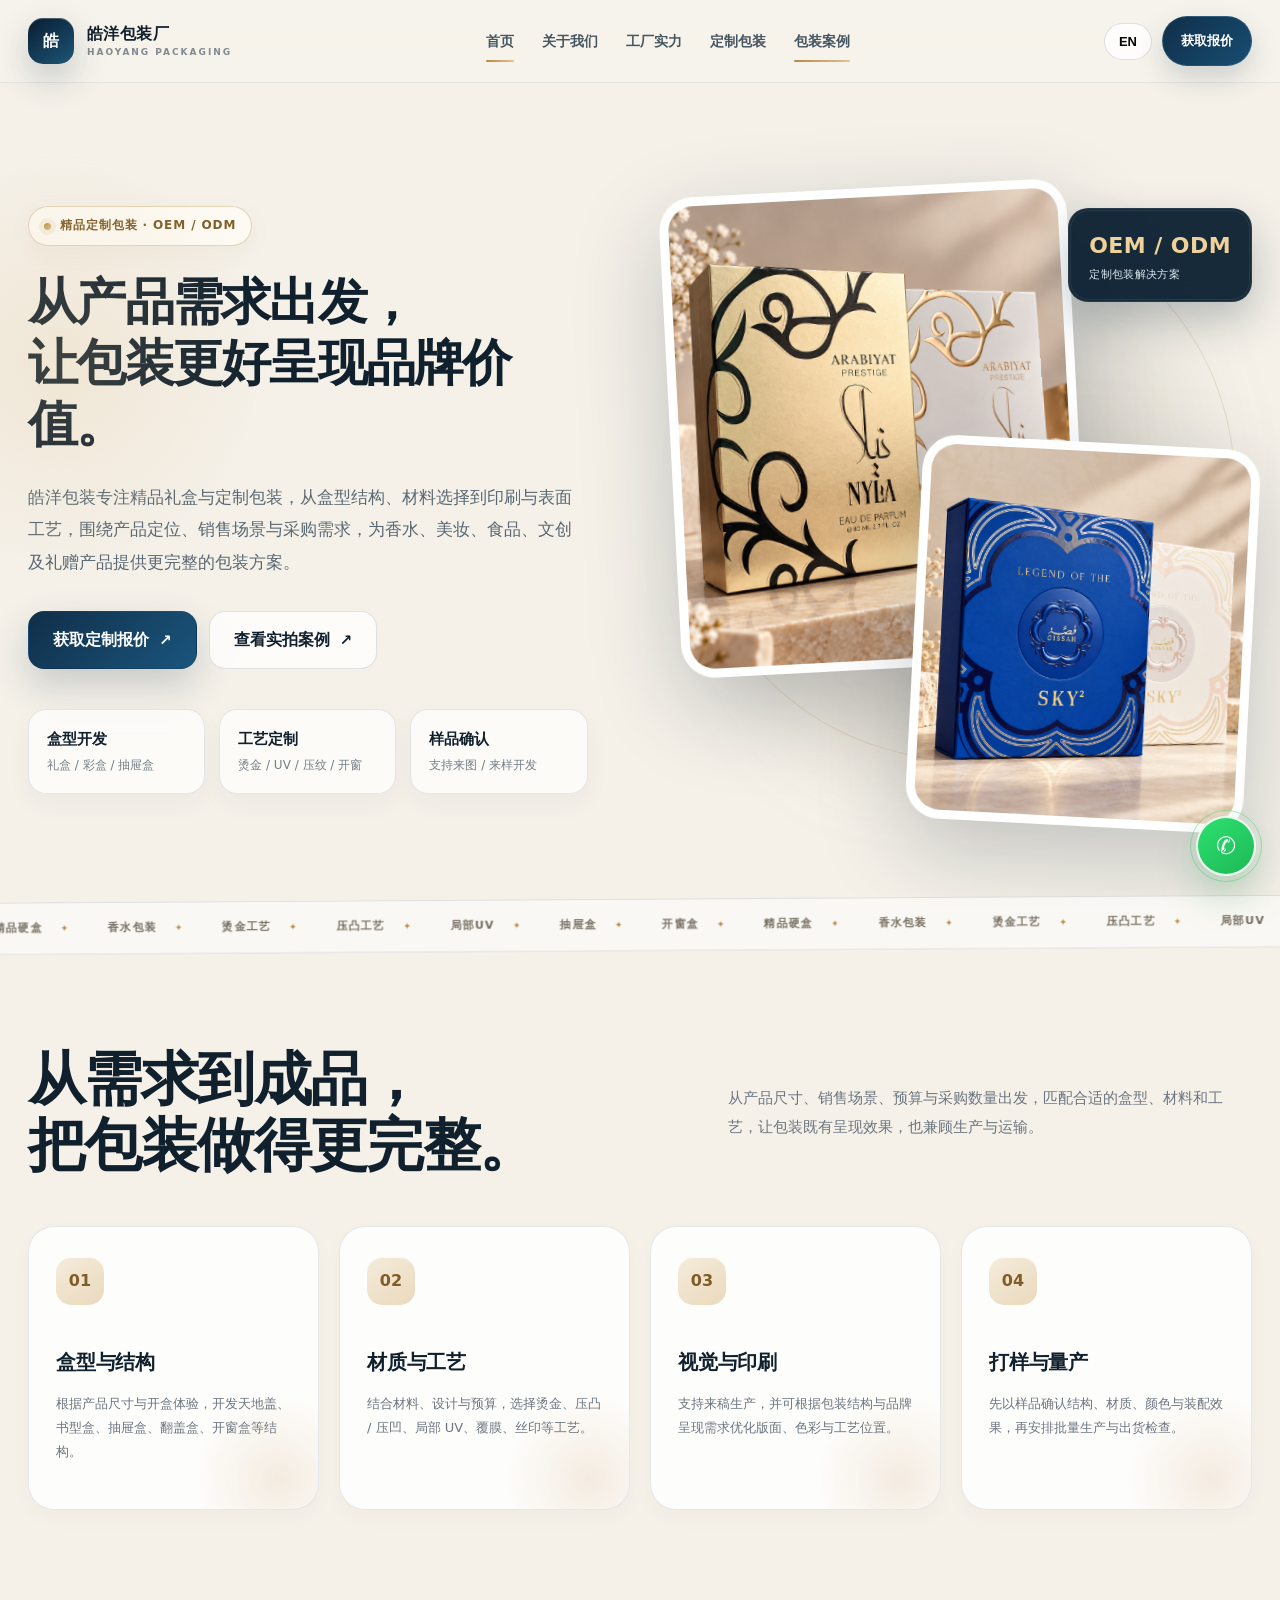
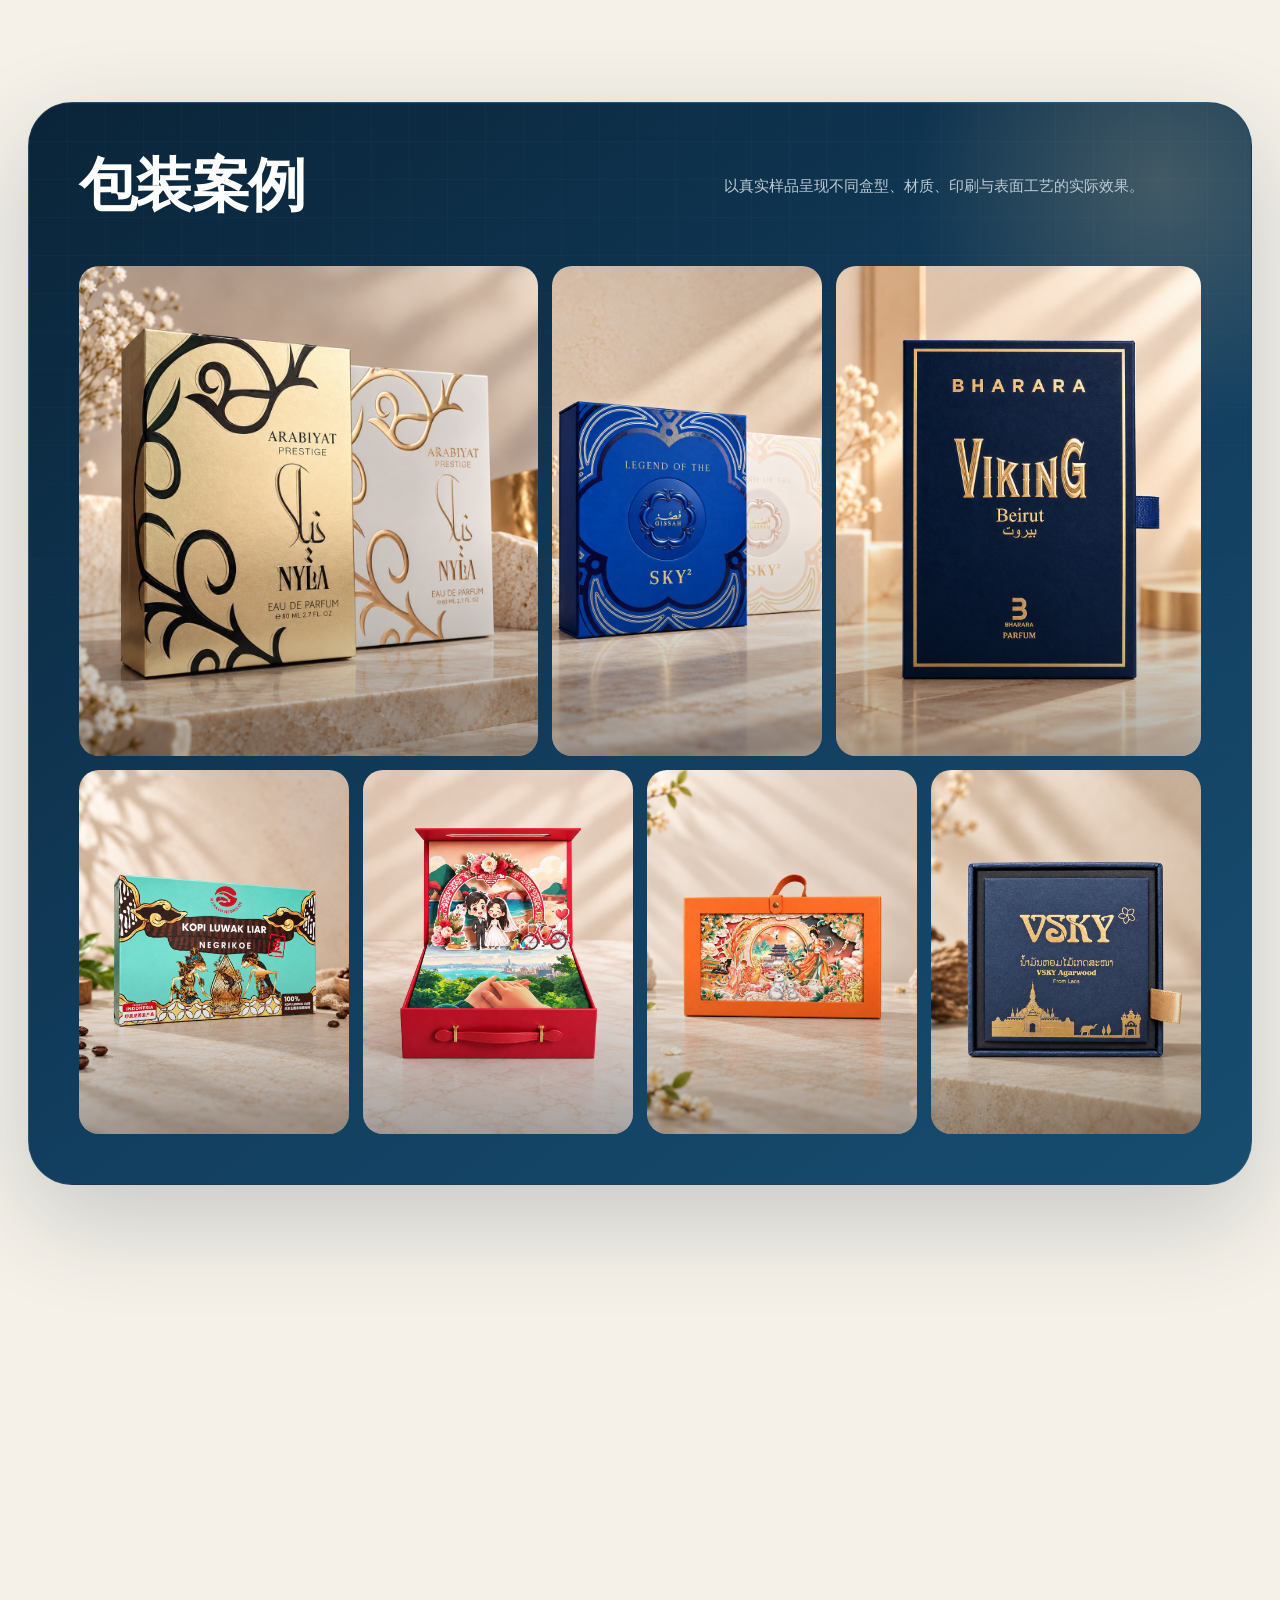
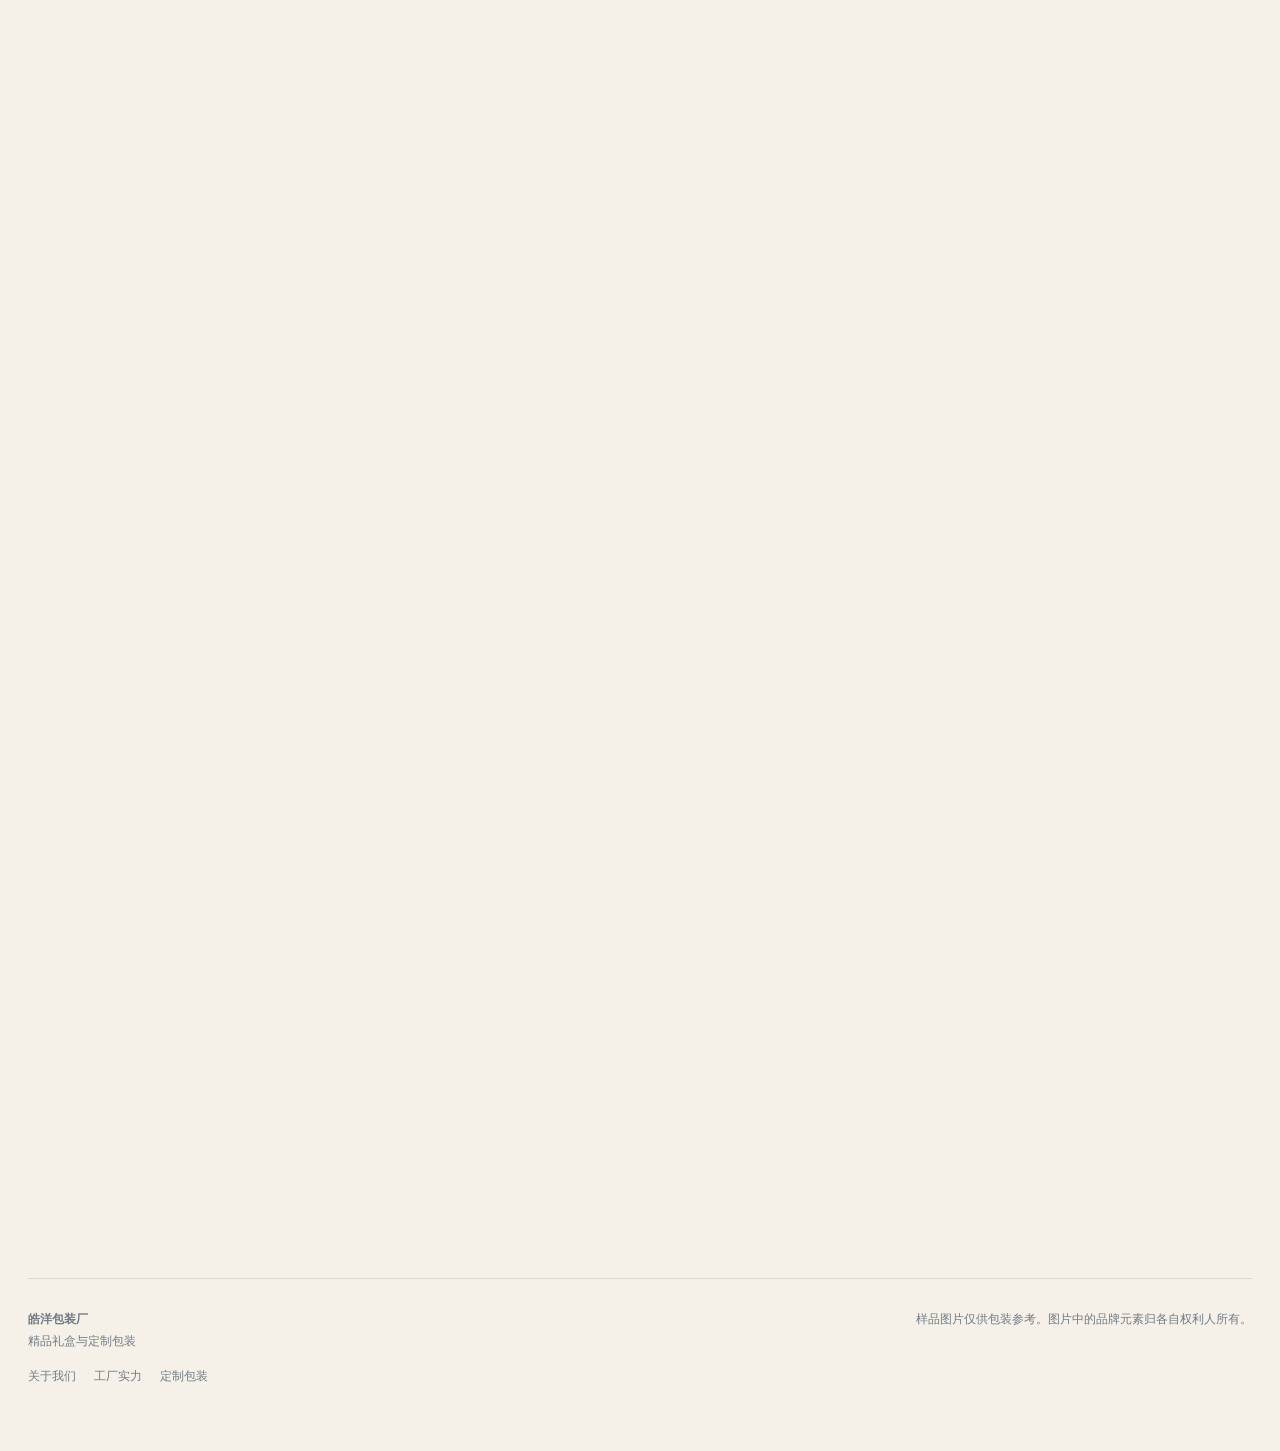
==== index.html @ 10489d2c "Update index.html" ====
<!DOCTYPE html>
<html lang="zh-CN">

<head>
  <meta charset="UTF-8">

  <meta
    name="viewport"
    content="width=device-width,initial-scale=1"
  >

  <title
    data-zh="皓洋包装厂 | 定制礼盒与精品包装制造商"
    data-en="Haoyang Packaging | Custom Gift Boxes & Premium Packaging Manufacturer"
  >
    皓洋包装厂 | 定制礼盒与精品包装制造商
  </title>

  <meta
    name="description"
    data-content-zh="皓洋包装专注精品礼盒与定制包装，从盒型、材料、印刷到表面工艺与量产，为品牌提供更完整的包装方案。"
    data-content-en="Custom gift boxes, perfume packaging, food packaging and OEM/ODM packaging solutions from Haoyang Packaging. Sampling, foil stamping, embossing, UV and mass production support."
    content="皓洋包装专注精品礼盒与定制包装，从盒型、材料、印刷到表面工艺与量产，为品牌提供更完整的包装方案。"
  >

  <meta
    name="robots"
    content="index,follow,max-image-preview:large"
  >

  <link
    rel="canonical"
    href="https://YOUR-DOMAIN.com/"
  >

  <meta
    property="og:type"
    content="website"
  >

  <meta
    property="og:title"
    data-content-zh="皓洋包装厂 | 定制礼盒与精品包装制造商"
    data-content-en="Haoyang Packaging | Custom Gift Boxes & Premium Packaging Manufacturer"
    content="皓洋包装厂 | 定制礼盒与精品包装制造商"
  >

  <meta
    property="og:description"
    data-content-zh="从产品需求、盒型结构到材料、印刷与表面工艺，为品牌提供可落地的定制包装方案。"
    data-content-en="From structural sampling and material selection to printing and finishing, we provide complete custom packaging solutions for brands."
    content="从产品需求、盒型结构到材料、印刷与表面工艺，为品牌提供可落地的定制包装方案。"
  >

  <meta
    property="og:image"
    content="assets/nyla-gold-white.jpg"
  >

  <link
    rel="stylesheet"
    href="styles.css"
  >


  <!--
    ========================================================
    仅针对 INDEX 首页滚动条的修复
    不需要修改 styles.css
    ========================================================
  -->

  <style>

    #homeMarquee {
      width: 100%;
      overflow: hidden;
      position: relative;
    }

    #homeMarqueeTrack {
      display: flex !important;
      flex-direction: row !important;
      flex-wrap: nowrap !important;

      align-items: center !important;

      width: max-content !important;
      min-width: max-content !important;

      gap: 38px !important;
      padding: 15px 0 !important;

      /*
       * 关闭 styles.css 原来的 marquee 动画，
       * 首页单独使用下面的新动画。
       */
      animation: none !important;

      will-change: transform;
    }

    #homeMarqueeTrack > span {
      display: inline-flex !important;

      flex: 0 0 auto !important;

      align-items: center;

      white-space: nowrap !important;
    }

    #homeMarqueeTrack.home-marquee-running {
      animation:
        homeMarqueeScroll
        var(--home-marquee-duration, 50s)
        linear
        infinite
        !important;
    }

    @keyframes homeMarqueeScroll {

      from {
        transform: translate3d(0, 0, 0);
      }

      to {
        transform:
          translate3d(
            var(--home-marquee-distance),
            0,
            0
          );
      }

    }

  </style>


  <script type="application/ld+json">
  {
    "@context": "https://schema.org",
    "@type": "Organization",
    "name": "Haoyang Packaging",
    "alternateName": "皓洋包装厂",
    "url": "https://YOUR-DOMAIN.com",
    "email": "sales@hayopack.com",
    "telephone": "+86 17815714151",
    "sameAs": []
  }
  </script>

</head>


<body>


  <!-- ================================================== -->
  <!-- 导航 -->
  <!-- ================================================== -->

  <nav class="nav">

    <div class="container nav-inner">

      <a
        class="brand"
        href="index.html"
      >

        <span class="mark">
          皓
        </span>

        <span>

          <span data-common="brand">
            皓洋包装厂
          </span>

          <small>
            HAOYANG PACKAGING
          </small>

        </span>

      </a>


      <div class="nav-links">

        <a
          href="index.html"
          data-common="home"
        >
          首页
        </a>

        <a
          href="about.html"
          data-common="about"
        >
          关于我们
        </a>

        <a
          href="factory.html"
          data-common="factory"
        >
          工厂实力
        </a>

        <a
          href="custom-packaging.html"
          data-common="custom"
        >
          定制包装
        </a>

        <a
          href="index.html#gallery"
          data-common="cases"
        >
          案例
        </a>

      </div>


      <div class="nav-actions">

        <button
          class="lang-toggle"
          id="langToggle"
        >
          EN
        </button>

        <a
          class="pill"
          href="index.html#contact"
          data-common="cta"
        >
          获取包装方案
        </a>

      </div>

    </div>

  </nav>



  <main>


    <!-- ================================================== -->
    <!-- 首页首屏 -->
    <!-- ================================================== -->

    <section class="hero">

      <div class="container hero-grid">


        <div class="reveal">

          <span
            class="eyebrow"
            data-zh="精品定制包装 · OEM / ODM"
            data-en="PREMIUM CUSTOM PACKAGING · OEM / ODM"
          >
            精品定制包装 · OEM / ODM
          </span>


          <h1
            style="font-size:clamp(34px,4.2vw,50px); line-height:1.22;"
            data-zh="从产品需求出发，<br>让包装更好呈现品牌价值。"
            data-en="<span style='font-size:clamp(28px,3.3vw,40px); line-height:1.2; display:inline-block;'>Crafted for your product,<br>designed to elevate your brand.</span>"
            >
            从产品需求出发，<br>
            让包装更好呈现品牌价值。
          </h1>


          <p
            data-zh="皓洋包装专注精品礼盒与定制包装，从盒型结构、材料选择到印刷与表面工艺，围绕产品定位、销售场景与采购需求，为香水、美妆、食品、文创及礼赠产品提供更完整的包装方案。"
            data-en="Haoyang Packaging specializes in premium gift boxes and custom packaging. From structural sampling and material selection to foil stamping, UV, embossing and window solutions, we support perfume, beauty, food, creative and seasonal products with complete packaging solutions."
          >
            皓洋包装专注精品礼盒与定制包装，从盒型结构、材料选择到印刷与表面工艺，围绕产品定位、销售场景与采购需求，为香水、美妆、食品、文创及礼赠产品提供更完整的包装方案。
          </p>


          <div class="hero-actions">

            <a
              class="btn btn-primary"
              href="#contact"
              data-zh="获取定制报价"
              data-en="Get a Custom Quote"
            >
              获取定制报价
            </a>

            <a
              class="btn btn-ghost"
              href="#gallery"
              data-zh="查看实拍案例"
              data-en="View Real Samples"
            >
              查看实拍案例
            </a>

          </div>


          <div class="hero-note">

            <div
              data-zh="<b>盒型开发</b>礼盒 / 彩盒 / 抽屉盒"
              data-en="<b>Multiple Types</b>Gift boxes / Folding cartons / Drawer boxes"
            >
              <b>盒型开发</b>
              礼盒 / 彩盒 / 抽屉盒
            </div>


            <div
              data-zh="<b>工艺定制</b>烫金 / UV / 压纹 / 开窗"
              data-en="<b>Multiple Finishes</b>Foil / UV / Embossing / Windows"
            >
              <b>工艺定制</b>
              烫金 / UV / 压纹 / 开窗
            </div>


            <div
              data-zh="<b>样品确认</b>支持来图 / 来样开发"
              data-en="<b>Sampling</b>Develop from artwork or reference samples"
            >
              <b>样品确认</b>
              支持来图 / 来样开发
            </div>

          </div>

        </div>



        <div class="hero-visual reveal">

          <div class="hero-orbit"></div>


          <div class="hero-card one tilt">

            <img
              src="assets/nyla-gold-white.jpg"
              alt="custom perfume packaging"
              data-alt-zh="定制香水包装"
              data-alt-en="custom perfume packaging"
            >

          </div>


          <div class="hero-card two tilt floaty">

            <img
              src="assets/sky2-blue-angle.jpg"
              alt="premium rigid gift box"
              data-alt-zh="精品硬盒礼盒"
              data-alt-en="premium rigid gift box"
            >

          </div>


          <div class="hero-badge">

            <strong>
              OEM / ODM
            </strong>

            <span
              data-zh="定制包装解决方案"
              data-en="Custom Packaging Solutions"
            >
              定制包装解决方案
            </span>

          </div>

        </div>


      </div>

    </section>



    <!-- ================================================== -->
    <!-- 首页横向无限滚动条 -->
    <!--
      这里 HTML 只放一组。
      后面的 JavaScript 会根据屏幕宽度自动复制。
      不再手工复制几十组。
    -->
    <!-- ================================================== -->

    <div
      class="marquee"
      id="homeMarquee"
    >

      <div
        class="marquee-track"
        id="homeMarqueeTrack"
      >

        <span
          data-zh="精品硬盒"
          data-en="RIGID BOXES"
        >
          精品硬盒
        </span>

        <span
          data-zh="香水包装"
          data-en="PERFUME PACKAGING"
        >
          香水包装
        </span>

        <span
          data-zh="烫金工艺"
          data-en="HOT FOIL"
        >
          烫金工艺
        </span>

        <span
          data-zh="压凸工艺"
          data-en="EMBOSSING"
        >
          压凸工艺
        </span>

        <span
          data-zh="局部UV"
          data-en="SPOT UV"
        >
          局部UV
        </span>

        <span
          data-zh="抽屉盒"
          data-en="DRAWER BOXES"
        >
          抽屉盒
        </span>

        <span
          data-zh="开窗盒"
          data-en="WINDOW BOXES"
        >
          开窗盒
        </span>

      </div>

    </div>



    <!-- ================================================== -->
    <!-- 服务能力 -->
    <!-- ================================================== -->

    <section>

      <div class="container">

        <div class="section-head reveal">

          <h2
            data-zh="从需求到成品，<br>把包装做得更完整。"
            data-en="From concept to finished box,<br>we refine every detail."
          >
            从需求到成品，<br>
            把包装做得更完整。
          </h2>


          <p
            data-zh="从产品尺寸、销售场景、预算与采购数量出发，匹配合适的盒型、材料和工艺，让包装既有呈现效果，也兼顾生产与运输。"
            data-en="Ideal for new product launches, seasonal gifting, brand upgrades, cross-border e-commerce and corporate gift packaging. We recommend suitable structures and finishes based on your product, budget and order quantity."
          >
            从产品尺寸、销售场景、预算与采购数量出发，匹配合适的盒型、材料和工艺，让包装既有呈现效果，也兼顾生产与运输。
          </p>

        </div>



        <div class="services">


          <div class="service reveal">

            <div class="ico">
              01
            </div>

            <h3
              data-zh="盒型与结构"
              data-en="Structural Customization"
            >
              盒型与结构
            </h3>

            <p
              data-zh="根据产品尺寸与开盒体验，开发天地盖、书型盒、抽屉盒、翻盖盒、开窗盒等结构。"
              data-en="Lid-and-base boxes, book-style boxes, drawer boxes, flip-top boxes, shaped boxes, window boxes and more."
            >
              根据产品尺寸与开盒体验，开发天地盖、书型盒、抽屉盒、翻盖盒、开窗盒等结构。
            </p>

          </div>



          <div class="service reveal">

            <div class="ico">
              02
            </div>

            <h3
              data-zh="材质与工艺"
              data-en="Finishing Options"
            >
              材质与工艺
            </h3>

            <p
              data-zh="结合材料、设计与预算，选择烫金、压凸 / 压凹、局部 UV、覆膜、丝印等工艺。"
              data-en="Foil stamping, embossing, debossing, spot UV, lamination, screen printing and combined finishes."
            >
              结合材料、设计与预算，选择烫金、压凸 / 压凹、局部 UV、覆膜、丝印等工艺。
            </p>

          </div>



          <div class="service reveal">

            <div class="ico">
              03
            </div>

            <h3
              data-zh="视觉与印刷"
              data-en="Artwork & Visual Execution"
            >
              视觉与印刷
            </h3>

            <p
              data-zh="支持来稿生产，并可根据包装结构与品牌呈现需求优化版面、色彩与工艺位置。"
              data-en="We can print from supplied artwork and help refine layout and color direction to match your brand positioning."
            >
              支持来稿生产，并可根据包装结构与品牌呈现需求优化版面、色彩与工艺位置。
            </p>

          </div>



          <div class="service reveal">

            <div class="ico">
              04
            </div>

            <h3
              data-zh="打样与量产"
              data-en="Sampling & Mass Production"
            >
              打样与量产
            </h3>

            <p
              data-zh="先以样品确认结构、材质、颜色与装配效果，再安排批量生产与出货检查。"
              data-en="Mass production begins after the structure, materials, color and assembly results are confirmed through sampling."
            >
              先以样品确认结构、材质、颜色与装配效果，再安排批量生产与出货检查。
            </p>

          </div>


        </div>

      </div>

    </section>



    <!-- ================================================== -->
    <!-- 包装案例 -->
    <!-- ================================================== -->

    <section id="gallery">

      <div class="container gallery-wrap reveal">


        <div class="section-head">

          <h2
            data-zh="包装案例"
            data-en="Packaging Portfolio"
          >
            包装案例
          </h2>

          <p
            data-zh="以真实样品呈现不同盒型、材质、印刷与表面工艺的实际效果。"
            data-en="Real samples showcasing different structures, printing methods and finishing effects."
          >
            以真实样品呈现不同盒型、材质、印刷与表面工艺的实际效果。
          </p>

        </div>



        <div class="gallery">


          <div class="shot">

            <img
              src="assets/nyla-gold-white.jpg"
              alt="perfume box"
              data-alt-zh="香水包装盒"
              data-alt-en="perfume box"
            >

          </div>


          <div class="shot">

            <img
              src="assets/sky2-blue-front.jpg"
              alt="blue rigid box"
              data-alt-zh="蓝色精品硬盒"
              data-alt-en="blue rigid box"
            >

          </div>


          <div class="shot">

            <img
              src="assets/viking-red.jpg"
              alt="red gift box"
              data-alt-zh="红色礼盒"
              data-alt-en="red gift box"
            >

          </div>


          <div class="shot">

            <img
              src="assets/coffee-indonesia.jpg"
              alt="coffee packaging"
              data-alt-zh="咖啡包装"
              data-alt-en="coffee packaging"
            >

          </div>


          <div class="shot">

            <img
              src="assets/wedding-open.jpg"
              alt="wedding gift box"
              data-alt-zh="婚庆礼盒"
              data-alt-en="wedding gift box"
            >

          </div>


          <div class="shot">

            <img
              src="assets/orange-art.jpg"
              alt="creative gift packaging"
              data-alt-zh="创意礼品包装"
              data-alt-en="creative gift packaging"
            >

          </div>


          <div class="shot">

            <img
              src="assets/agarwood-small.jpg"
              alt="agarwood box"
              data-alt-zh="香品礼盒"
              data-alt-en="agarwood box"
            >

          </div>


        </div>

      </div>

    </section>



    <!-- ================================================== -->
    <!-- 三个内容入口 -->
    <!-- ================================================== -->

    <section>

      <div class="container cards3">


        <a
          class="feature-card reveal"
          href="about.html"
        >

          <img
            src="assets/agarwood-teal.jpg"
            alt="About Haoyang"
            data-alt-zh="关于皓洋包装"
            data-alt-en="About Haoyang"
          >

          <h3
            data-zh="关于我们"
            data-en="About Us"
          >
            关于我们
          </h3>

          <p
            data-zh="了解皓洋包装的项目思路、服务范围与合作流程。"
            data-en="Learn about Haoyang Packaging, our service approach and how we work with clients."
          >
            了解皓洋包装的项目思路、服务范围与合作流程。
          </p>

        </a>



        <a
          class="feature-card reveal"
          href="factory.html"
        >

          <img
            src="assets/yiwupay-blue.jpg"
            alt="factory capabilities"
            data-alt-zh="工厂生产能力"
            data-alt-en="factory capabilities"
          >

          <h3
            data-zh="工厂实力"
            data-en="Factory"
          >
            工厂实力
          </h3>

          <p
            data-zh="了解从打样、印刷、工艺到组装与质检的生产流程。"
            data-en="Explore our sampling, printing, finishing, assembly and quality-control capabilities."
          >
            了解从打样、印刷、工艺到组装与质检的生产流程。
          </p>

        </a>



        <a
          class="feature-card reveal"
          href="custom-packaging.html"
        >

          <img
            src="assets/loccitane-floral.jpg"
            alt="custom packaging"
            data-alt-zh="定制包装"
            data-alt-en="custom packaging"
          >

          <h3
            data-zh="定制包装"
            data-en="Custom Packaging"
          >
            定制包装
          </h3>

          <p
            data-zh="围绕产品尺寸、品牌风格、预算与采购量规划包装方案。"
            data-en="Develop packaging around your product size, brand style, budget and order quantity."
          >
            围绕产品尺寸、品牌风格、预算与采购量规划包装方案。
          </p>

        </a>


      </div>

    </section>



    <!-- ================================================== -->
    <!-- 快速询价 -->
    <!-- ================================================== -->

    <section id="contact">

      <div class="container quote reveal">


        <div>

          <span
            class="eyebrow"
            data-zh="快速询价"
            data-en="QUICK QUOTE"
          >
            快速询价
          </span>


          <h2
            data-zh="告诉我们产品信息，<br>获取更合适的包装建议。"
            data-en="Tell us about your product and quantity,<br>and start your packaging project."
          >
            告诉我们产品信息，<br>
            获取更合适的包装建议。
          </h2>


          <p
            data-zh="提供产品尺寸、预计数量、希望的盒型或工艺，以及目标交期，我们会据此进一步沟通方案与报价。"
            data-en="Complete the form to send your inquiry to our business email. Overseas clients can also contact us directly via WhatsApp."
          >
            提供产品尺寸、预计数量、希望的盒型或工艺，以及目标交期，我们会据此进一步沟通方案与报价。
          </p>



          <div class="contact-list">


            <a
              data-email
              href="mailto:sales@hayopack.com"
            >

              <b
                data-zh="邮箱"
                data-en="Email"
              >
                邮箱
              </b>

              <span>
                sales@hayopack.com
              </span>

            </a>



            <a
              data-phone
              href="tel:+8617815714151"
            >

              <b
                data-zh="电话"
                data-en="Phone"
              >
                电话
              </b>

              <span>
                +86 17815714151
              </span>

            </a>



            <div>

              <b
                data-zh="微信"
                data-en="WeChat"
              >
                微信
              </b>

              <span data-wechat>
                +86 17815714151
              </span>

            </div>



            <div>

              <b
                data-zh="地址"
                data-en="Address"
              >
                地址
              </b>

              <span data-address>
                中国浙江省义乌市稠江街道杨村路281号义乌创佳电商园1号楼
              </span>

            </div>


          </div>

        </div>



        <form
          id="quoteForm"
          method="POST"
        >


          <input
            type="hidden"
            name="_subject"
            value="来自皓洋包装官网的新询价"
            data-value-zh="来自皓洋包装官网的新询价"
            data-value-en="New Inquiry - Haoyang Packaging Website"
          >


          <input
            type="hidden"
            name="_captcha"
            value="false"
          >



          <div>

            <label>

              <span
                data-zh="联系人 / 公司"
                data-en="Name / Company"
              >
                联系人 / 公司
              </span>

              <input
                name="name"
                required
              >

            </label>

          </div>



          <div>

            <label>

              <span
                data-zh="联系方式（邮箱 / WhatsApp）"
                data-en="Email / WhatsApp"
              >
                联系方式（邮箱 / WhatsApp）
              </span>

              <input
                name="contact"
                required
              >

            </label>

          </div>



          <div>

            <label>

              <span
                data-zh="包装类型"
                data-en="Packaging Type"
              >
                包装类型
              </span>

              <select name="category">

                <option
                  data-zh="香水 / 美妆盒"
                  data-en="Perfume / Beauty Box"
                >
                  香水 / 美妆盒
                </option>

                <option
                  data-zh="食品 / 茶叶包装"
                  data-en="Food / Tea Packaging"
                >
                  食品 / 茶叶包装
                </option>

                <option
                  data-zh="礼品盒"
                  data-en="Gift Box"
                >
                  礼品盒
                </option>

                <option
                  data-zh="企业定制包装"
                  data-en="Corporate Packaging"
                >
                  企业定制包装
                </option>

                <option
                  data-zh="其他"
                  data-en="Other"
                >
                  其他
                </option>

              </select>

            </label>

          </div>



          <div>

            <label>

              <span
                data-zh="预计数量"
                data-en="Estimated Quantity"
              >
                预计数量
              </span>

              <input
                name="quantity"
                placeholder="例如：1000 个"
                data-placeholder-zh="例如：1000 个"
                data-placeholder-en="e.g. 1000 pcs"
              >

            </label>

          </div>



          <div class="full">

            <label>

              <span
                data-zh="项目需求"
                data-en="Project Details"
              >
                项目需求
              </span>

              <textarea
                name="message"
                placeholder="例如：产品尺寸、盒型、材质、工艺、预算、交期等"
                data-placeholder-zh="例如：产品尺寸、盒型、材质、工艺、预算、交期等"
                data-placeholder-en="Size, material, finish, target price, delivery date..."
              ></textarea>

            </label>

          </div>



          <button
            class="submit full"
            type="submit"
            data-zh="提交询价"
            data-en="Submit Inquiry"
          >
            提交询价
          </button>



          <div
            class="fine full"
            data-zh="提交后，我们会通过您填写的联系方式进一步沟通项目。"
            data-en="After submission, we will follow up using the contact details you provide."
          >
            提交后，我们会通过您填写的联系方式进一步沟通项目。
          </div>


        </form>


      </div>

    </section>


  </main>



  <!-- ================================================== -->
  <!-- 图片预览 -->
  <!-- ================================================== -->

  <div
    class="modal"
    id="modal"
  >

    <button class="close">
      ×
    </button>

    <img
      id="modalImg"
      alt="preview"
      data-alt-zh="图片预览"
      data-alt-en="preview"
    >

  </div>



  <!-- ================================================== -->
  <!-- Footer -->
  <!-- ================================================== -->

  <footer>

    <div class="container footer-grid">


      <div>

        <strong data-common="brand">
          皓洋包装厂
        </strong>

        <br>

        <span data-common="footer">
          精品礼盒与定制包装
        </span>


        <div class="footer-links">

          <a
            href="about.html"
            data-common="about"
          >
            关于我们
          </a>

          <a
            href="factory.html"
            data-common="factory"
          >
            工厂实力
          </a>

          <a
            href="custom-packaging.html"
            data-common="custom"
          >
            定制包装
          </a>

        </div>

      </div>



      <div
        class="disclaimer"
        data-zh="样品图片仅供包装参考。图片中的品牌元素归各自权利人所有。"
        data-en="Sample images are for packaging reference only. Brand elements belong to their respective owners."
      >
        样品图片仅供包装参考。图片中的品牌元素归各自权利人所有。
      </div>


    </div>

  </footer>



  <!-- ================================================== -->
  <!-- WhatsApp -->
  <!-- ================================================== -->

  <a
    class="whatsapp"
    data-whatsapp
    href="#contact"
    aria-label="WhatsApp"
  >
    ✆
  </a>



  <!-- ================================================== -->
  <!-- 原来的 JS -->
  <!-- ================================================== -->

  <script src="site-config.js"></script>

  <script src="main.js"></script>



  <!--
    ========================================================
    首页滚动条自动扩充程序
    仅存在于 index.html
    不修改 main.js
    ========================================================
  -->

  <script>

    (function () {

      const marquee =
        document.getElementById("homeMarquee");

      const track =
        document.getElementById("homeMarqueeTrack");

      if (!marquee || !track) {
        return;
      }


      /*
       * 保存最原始的七项。
       * 后面无论屏幕多宽，
       * 都从这七项自动生成。
       */

      const originalItems =
        Array
          .from(track.children)
          .map(function (item) {

            return item.cloneNode(true);

          });



      /*
       * 获取当前语言。
       */

      function getCurrentLanguage() {

        const lang =
          (
            document.documentElement.lang ||
            "zh-CN"
          ).toLowerCase();

        if (lang.indexOf("en") === 0) {
          return "en";
        }

        return "zh";

      }



      /*
       * 根据当前语言设置文字。
       *
       * 这样中文、英文切换以后，
       * 滚动条都会重新计算真实宽度。
       */

      function applyLanguage(item) {

        const lang =
          getCurrentLanguage();

        const text =
          lang === "en"
            ? item.getAttribute("data-en")
            : item.getAttribute("data-zh");

        if (text) {
          item.textContent = text;
        }

      }



      /*
       * 添加一整轮：
       *
       * 精品硬盒
       * 香水包装
       * 烫金工艺
       * 压凸工艺
       * 局部UV
       * 抽屉盒
       * 开窗盒
       */

      function addOneRound() {

        originalItems.forEach(
          function (template) {

            const item =
              template.cloneNode(true);

            applyLanguage(item);

            track.appendChild(item);

          }
        );

      }



      /*
       * 重新创建整个滚动条。
       */

      function buildMarquee() {

        /*
         * 先停止动画。
         */

        track.classList.remove(
          "home-marquee-running"
        );


        /*
         * 清空之前自动生成的文字。
         */

        track.innerHTML = "";


        /*
         * 至少先放一轮。
         */

        addOneRound();


        /*
         * 第一半滚动内容必须非常长。
         *
         * 这里不再固定复制 3 次、6 次。
         *
         * 浏览器越宽，
         * 自动生成得越长。
         *
         * 最少保证约 3600px。
         *
         * 如果是 2K / 4K 屏幕，
         * 会继续自动增加。
         */

        const targetWidth =
          Math.max(
            window.innerWidth * 2.5,
            3600
          );


        /*
         * 自动补长。
         */

        let safety = 0;

        while (
          track.scrollWidth < targetWidth &&
          safety < 50
        ) {

          addOneRound();

          safety++;

        }



        /*
         * 记录现在有多少项目。
         *
         * 当前所有内容就是第一半。
         */

        const firstHalfItems =
          Array.from(track.children);


        /*
         * 完整复制第一半。
         *
         * 第一半 + 第二半
         *
         * 两半完全一样，
         * 才能做到无缝循环。
         */

        firstHalfItems.forEach(
          function (item) {

            const copy =
              item.cloneNode(true);

            track.appendChild(copy);

          }
        );



        /*
         * 第二半第一个项目的位置，
         * 就是真正应该滚动的距离。
         *
         * 不再使用不精确的 -50%。
         */

        const halfCount =
          firstHalfItems.length;

        const secondHalfFirstItem =
          track.children[halfCount];

        if (!secondHalfFirstItem) {
          return;
        }


        const distance =
          secondHalfFirstItem.offsetLeft -
          track.children[0].offsetLeft;



        /*
         * 把真实距离告诉 CSS。
         */

        track.style.setProperty(
          "--home-marquee-distance",
          "-" + distance + "px"
        );



        /*
         * 控制滚动速度。
         *
         * 60 = 每秒约移动 60px。
         *
         * 数字越大越快：
         *
         * 50 = 慢
         * 60 = 推荐
         * 75 = 稍快
         * 90 = 快
         */

        const pixelsPerSecond = 60;


        const duration =
          Math.max(
            distance / pixelsPerSecond,
            25
          );


        track.style.setProperty(
          "--home-marquee-duration",
          duration + "s"
        );



        /*
         * 强制浏览器刷新一次，
         * 再重新启动动画。
         */

        void track.offsetWidth;


        track.classList.add(
          "home-marquee-running"
        );

      }



      /*
       * 页面载入以后启动。
       */

      function startMarquee() {

        buildMarquee();

      }


      if (
        document.readyState === "loading"
      ) {

        document.addEventListener(
          "DOMContentLoaded",
          startMarquee
        );

      } else {

        startMarquee();

      }



      /*
       * 浏览器窗口大小发生变化：
       *
       * 最大化
       * 缩小
       * 放大
       * 调整窗口
       *
       * 都重新计算长度。
       */

      let resizeTimer = null;


      window.addEventListener(
        "resize",
        function () {

          clearTimeout(
            resizeTimer
          );


          resizeTimer =
            setTimeout(
              function () {

                buildMarquee();

              },
              180
            );

        }
      );



      /*
       * 监听中英文切换。
       *
       * 当 main.js 把：
       *
       * zh-CN
       *
       * 改为：
       *
       * en
       *
       * 会自动重新计算英文文字长度。
       */

      const languageObserver =
        new MutationObserver(
          function (mutations) {

            let languageChanged = false;


            mutations.forEach(
              function (mutation) {

                if (
                  mutation.type === "attributes" &&
                  mutation.attributeName === "lang"
                ) {

                  languageChanged = true;

                }

              }
            );


            if (languageChanged) {

              setTimeout(
                function () {

                  buildMarquee();

                },
                50
              );

            }

          }
        );


      languageObserver.observe(
        document.documentElement,
        {
          attributes: true,
          attributeFilter: ["lang"]
        }
      );


    })();

  </script>


</body>

</html>
---- styles.css ----
:root{
  --ink:#10202d;--muted:#6b7580;--paper:#f5f1e9;--paper2:#fbfaf7;--card:#fff;
  --gold:#b88945;--gold2:#e1c28f;--deep:#102f49;--deep2:#1e5578;--deep3:#081d2f;
  --line:rgba(16,47,73,.12);--shadow:0 28px 80px rgba(9,35,54,.14);--shadow2:0 18px 45px rgba(9,35,54,.10);
  --radius:30px;--radius-sm:18px;--ease:cubic-bezier(.22,1,.36,1)
}
*{box-sizing:border-box}
html{scroll-behavior:smooth;background:var(--paper)}
body{margin:0;font-family:Inter,"Avenir Next","PingFang SC","Microsoft YaHei",system-ui,-apple-system,sans-serif;color:var(--ink);background:var(--paper);line-height:1.68;-webkit-font-smoothing:antialiased;overflow-x:hidden}
body::before{content:"";position:fixed;inset:0;pointer-events:none;z-index:-3;background:
  radial-gradient(circle at 8% 2%,rgba(217,184,126,.15),transparent 27%),
  radial-gradient(circle at 88% 10%,rgba(39,101,143,.12),transparent 26%),
  linear-gradient(180deg,#f7f4ed 0%,#f3efe6 100%)}
body::after{content:"";position:fixed;inset:0;pointer-events:none;z-index:-2;opacity:.24;background-image:linear-gradient(rgba(16,47,73,.035) 1px,transparent 1px),linear-gradient(90deg,rgba(16,47,73,.035) 1px,transparent 1px);background-size:48px 48px;mask-image:linear-gradient(to bottom,black,transparent 72%)}
a{color:inherit;text-decoration:none}img{display:block;max-width:100%}.container{width:min(1240px,calc(100% - 56px));margin:auto}

/* navigation */
.nav{position:sticky;top:0;z-index:90;background:rgba(247,244,237,.78);backdrop-filter:blur(24px) saturate(150%);border-bottom:1px solid rgba(16,47,73,.08);transition:.35s var(--ease)}
.nav.scrolled{background:rgba(250,248,244,.92);box-shadow:0 10px 35px rgba(10,31,47,.07)}
.nav-inner{height:82px;display:flex;align-items:center;justify-content:space-between;gap:24px}
.brand{display:flex;align-items:center;gap:13px;font-weight:850;letter-spacing:.025em;white-space:nowrap}.brand>span:last-child{line-height:1.18}.mark{width:46px;height:46px;border-radius:15px;background:linear-gradient(145deg,var(--deep3),var(--deep2));display:grid;place-items:center;color:#fff;box-shadow:0 14px 34px rgba(14,43,68,.22),inset 0 1px rgba(255,255,255,.24);position:relative;overflow:hidden}.mark:after{content:"";position:absolute;inset:-80% -40%;background:linear-gradient(110deg,transparent 35%,rgba(255,255,255,.35) 50%,transparent 65%);transform:translateX(-70%) rotate(12deg);animation:brandShine 6s ease-in-out infinite}.brand small{display:block;color:#818991;font-size:9px;letter-spacing:.22em;margin-top:3px}
.nav-links{display:flex;gap:28px;font-size:14px;color:#465661}.nav-links a{position:relative;padding:29px 0;font-weight:650;transition:.2s}.nav-links a:after{content:"";position:absolute;left:50%;right:50%;bottom:20px;height:2px;border-radius:99px;background:linear-gradient(90deg,var(--gold),var(--gold2));transition:.28s var(--ease)}.nav-links a:hover{color:var(--deep)}.nav-links a:hover:after,.nav-links a.active:after{left:0;right:0}.nav-actions{display:flex;gap:10px;align-items:center}.pill,.lang-toggle{border-radius:999px;font-weight:800;font-size:13px;transition:.25s var(--ease)}.pill{padding:12px 18px;background:linear-gradient(135deg,var(--deep),#174d72);color:#fff;box-shadow:0 12px 28px rgba(14,43,68,.18);border:1px solid rgba(255,255,255,.12)}.pill:hover{transform:translateY(-2px);box-shadow:0 18px 34px rgba(14,43,68,.24)}.lang-toggle{border:1px solid rgba(16,47,73,.14);background:rgba(255,255,255,.72);padding:10px 14px;cursor:pointer}.lang-toggle:hover{background:#fff;border-color:rgba(16,47,73,.24)}

/* hero */
.hero{padding:92px 0 74px;overflow:hidden;position:relative}.hero:before{content:"";position:absolute;width:440px;height:440px;border-radius:50%;filter:blur(6px);background:radial-gradient(circle,rgba(225,194,143,.22),transparent 68%);left:-160px;top:60px;pointer-events:none}.hero-grid{display:grid;grid-template-columns:minmax(0,.98fr) minmax(480px,1.02fr);gap:82px;align-items:center}
.eyebrow{display:inline-flex;align-items:center;gap:9px;padding:8px 14px;border-radius:999px;border:1px solid rgba(184,137,69,.34);background:rgba(255,252,246,.82);color:#815e29;font-size:11px;font-weight:900;letter-spacing:.14em;box-shadow:0 8px 24px rgba(139,102,47,.05)}.eyebrow:before{content:"";width:7px;height:7px;border-radius:50%;background:linear-gradient(135deg,var(--gold),var(--gold2));box-shadow:0 0 0 5px rgba(184,137,69,.10)}
h1{font-size:clamp(50px,5.7vw,78px);line-height:1.03;margin:26px 0 24px;letter-spacing:-.052em;font-weight:780;text-wrap:balance}.hero h1{max-width:760px}.hero p{font-size:18px;color:#596873;max-width:680px;line-height:1.85}.hero-actions{display:flex;gap:12px;flex-wrap:wrap;margin-top:32px}.btn{display:inline-flex;align-items:center;justify-content:center;min-height:54px;padding:14px 24px;border-radius:16px;font-weight:850;border:1px solid transparent;transition:.28s var(--ease);position:relative;overflow:hidden}.btn:after{content:"↗";margin-left:10px;font-size:15px;transition:.25s}.btn:hover:after{transform:translate(3px,-3px)}.btn-primary{background:linear-gradient(135deg,var(--deep),#1a557d);color:#fff;box-shadow:0 16px 38px rgba(14,43,68,.20)}.btn-primary:hover{transform:translateY(-3px);box-shadow:0 22px 48px rgba(14,43,68,.28)}.btn-ghost{background:rgba(255,255,255,.74);border-color:rgba(16,47,73,.13);backdrop-filter:blur(10px)}.btn-ghost:hover{background:#fff;transform:translateY(-3px)}
.hero-note{display:grid;grid-template-columns:repeat(3,1fr);gap:12px;margin-top:42px}.hero-note>div{padding:16px 17px;border:1px solid rgba(16,47,73,.10);border-radius:18px;background:rgba(255,255,255,.68);backdrop-filter:blur(10px);font-size:12px;color:#737e87;box-shadow:0 10px 26px rgba(14,43,68,.04);transition:.25s}.hero-note>div:hover{transform:translateY(-4px);background:#fff;box-shadow:var(--shadow2)}.hero-note b{display:block;color:var(--ink);font-size:15px;margin-bottom:3px}
.hero-visual{position:relative;min-height:650px;perspective:1200px}.hero-visual:before{content:"";position:absolute;inset:12% 10% 8%;background:linear-gradient(145deg,rgba(16,47,73,.12),rgba(184,137,69,.12));filter:blur(42px);border-radius:40%;z-index:-1}.hero-orbit{position:absolute;inset:5% 3% 10%;border:1px solid rgba(184,137,69,.20);border-radius:50%;animation:spin 28s linear infinite}.hero-orbit:before,.hero-orbit:after{content:"";position:absolute;border-radius:50%;background:var(--gold);box-shadow:0 0 0 8px rgba(184,137,69,.09)}.hero-orbit:after{width:10px;height:10px;top:8%;left:16%}.hero-orbit:before{width:6px;height:6px;right:12%;bottom:18%;opacity:.6}.hero-card{position:absolute;overflow:hidden;border-radius:34px;box-shadow:0 30px 90px rgba(8,29,47,.22);border:9px solid rgba(255,255,255,.92);background:#fff;transition:transform .5s var(--ease),box-shadow .5s var(--ease);will-change:transform}.hero-card img{width:100%;height:100%;object-fit:cover;transition:transform 1s var(--ease)}.hero-card.one{width:70%;height:74%;left:0;top:2%;transform:rotate(-3deg)}.hero-card.two{width:58%;height:59%;right:0;bottom:0;transform:rotate(3deg)}.hero-card:hover{box-shadow:0 38px 110px rgba(8,29,47,.28)}.hero-card:hover img{transform:scale(1.035)}.hero-badge{position:absolute;right:0;top:5%;background:rgba(8,29,47,.94);backdrop-filter:blur(16px);color:#dfe8ef;padding:17px 20px;border-radius:20px;box-shadow:0 18px 44px rgba(8,29,47,.26);font-size:11px;letter-spacing:.03em;border:1px solid rgba(255,255,255,.09)}.hero-badge strong{display:block;font-size:22px;color:#f0d19a;letter-spacing:.02em}.hero-badge:after{content:"";position:absolute;inset:1px;border-radius:19px;border:1px solid rgba(255,255,255,.08);pointer-events:none}

/* moving strip */
.marquee{overflow:hidden;border-top:1px solid var(--line);border-bottom:1px solid var(--line);background:rgba(255,255,255,.48);backdrop-filter:blur(10px);transform:rotate(-.35deg) scale(1.01);transform-origin:center}.marquee-track{display:flex;width:max-content;gap:38px;padding:15px 0;animation:marquee 28s linear infinite}.marquee span{font-size:11px;font-weight:900;letter-spacing:.18em;color:#766d61;white-space:nowrap;display:flex;align-items:center;gap:18px}.marquee span:after{content:"✦";font-size:9px;color:var(--gold)}

/* generic sections */
section{padding:96px 0;position:relative}.section-head{display:grid;grid-template-columns:minmax(0,1.05fr) minmax(320px,.95fr);align-items:end;gap:70px;margin-bottom:42px}.section-head h2,h2{font-size:clamp(38px,4.5vw,58px);line-height:1.08;letter-spacing:-.042em;margin:0;font-weight:770;text-wrap:balance}.section-head p{margin:0;color:var(--muted);font-size:15px;line-height:1.9}.services{display:grid;grid-template-columns:repeat(4,1fr);gap:18px}.service{background:rgba(255,255,255,.82);border:1px solid rgba(16,47,73,.10);border-radius:26px;padding:28px 25px;min-height:270px;transition:.35s var(--ease);position:relative;overflow:hidden;box-shadow:0 8px 24px rgba(10,31,47,.025)}.service:before{content:"";position:absolute;inset:auto -45px -55px auto;width:170px;height:170px;border-radius:50%;background:radial-gradient(circle,rgba(184,137,69,.15),transparent 70%);transition:.4s}.service:after{content:"";position:absolute;inset:0;border-radius:inherit;background:linear-gradient(145deg,transparent 55%,rgba(184,137,69,.06));opacity:0;transition:.35s}.service:hover{transform:translateY(-10px);box-shadow:0 24px 64px rgba(9,35,54,.10);border-color:rgba(184,137,69,.24)}.service:hover:before{transform:scale(1.2)}.service:hover:after{opacity:1}.ico{width:48px;height:48px;border-radius:15px;background:linear-gradient(145deg,#f5ecdc,#ead9bc);color:#805c26;display:grid;place-items:center;font-weight:900;margin-bottom:44px;box-shadow:inset 0 1px rgba(255,255,255,.8)}.service h3{margin:0 0 9px;font-size:19px}.service p{margin:0;color:var(--muted);font-size:13px;line-height:1.75}

/* gallery */
.gallery-wrap{background:linear-gradient(145deg,#0a2438 0%,#123e5f 56%,#174d70 100%);color:#fff;border-radius:44px;padding:50px;box-shadow:0 34px 100px rgba(9,35,54,.20);position:relative;overflow:hidden;border:1px solid rgba(255,255,255,.08)}.gallery-wrap:before{content:"";position:absolute;width:520px;height:520px;border-radius:50%;background:radial-gradient(circle,rgba(225,194,143,.24),transparent 68%);right:-170px;top:-180px}.gallery-wrap:after{content:"";position:absolute;inset:0;background:linear-gradient(rgba(255,255,255,.025) 1px,transparent 1px),linear-gradient(90deg,rgba(255,255,255,.025) 1px,transparent 1px);background-size:38px 38px;mask-image:linear-gradient(to bottom,black,transparent 80%);pointer-events:none}.gallery-wrap .section-head{position:relative;z-index:2}.gallery-wrap .section-head p{color:#bdcbd5}.gallery{display:grid;grid-template-columns:repeat(12,1fr);grid-auto-rows:112px;gap:14px;position:relative;z-index:1}.shot{position:relative;border-radius:20px;overflow:hidden;background:#153b5b;cursor:pointer;isolation:isolate}.shot:before{content:"";position:absolute;inset:0;z-index:1;background:linear-gradient(to top,rgba(4,16,26,.50),transparent 48%);opacity:.65;transition:.35s}.shot img{width:100%;height:100%;object-fit:cover;transition:transform .65s var(--ease),filter .4s}.shot:hover img{transform:scale(1.07);filter:saturate(1.06) contrast(1.02)}.shot:hover:before{opacity:.88}.shot:after{content:"查看案例 ↗";position:absolute;left:16px;bottom:16px;z-index:2;background:rgba(6,22,34,.60);backdrop-filter:blur(10px);border:1px solid rgba(255,255,255,.12);padding:8px 11px;border-radius:10px;font-size:10px;letter-spacing:.08em;opacity:0;transform:translateY(8px);transition:.28s var(--ease)}html[lang="en"] .shot:after{content:"View project ↗";text-transform:uppercase}html[lang="zh-CN"] .shot:after{text-transform:none}.shot:hover:after{opacity:1;transform:none}.shot:nth-child(1){grid-column:span 5;grid-row:span 4}.shot:nth-child(2){grid-column:span 3;grid-row:span 4}.shot:nth-child(3){grid-column:span 4;grid-row:span 4}.shot:nth-child(n+4){grid-column:span 3;grid-row:span 3}

.cards3{display:grid;grid-template-columns:repeat(3,1fr);gap:20px}.feature-card{padding:18px 18px 24px;background:rgba(255,255,255,.86);border:1px solid rgba(16,47,73,.10);border-radius:28px;box-shadow:0 16px 44px rgba(10,31,47,.05);transition:.35s var(--ease);position:relative;overflow:hidden}.feature-card:after{content:"↗";position:absolute;right:24px;bottom:22px;width:36px;height:36px;border-radius:50%;display:grid;place-items:center;background:#edf2f5;color:var(--deep);font-size:13px;transition:.3s}.feature-card:hover{transform:translateY(-8px);box-shadow:0 28px 68px rgba(9,35,54,.12);border-color:rgba(184,137,69,.22)}.feature-card:hover:after{background:var(--deep);color:#fff;transform:rotate(45deg)}.feature-card h3{margin:18px 54px 8px 4px;font-size:21px}.feature-card p{margin:0 50px 0 4px;color:var(--muted);font-size:14px}.feature-card img{border-radius:20px;aspect-ratio:4/3;object-fit:cover;transition:.7s var(--ease)}.feature-card:hover img{transform:scale(1.025)}

.split{display:grid;grid-template-columns:1fr 1fr;gap:72px;align-items:center}.split img{border-radius:32px;box-shadow:var(--shadow);width:100%;max-height:650px;object-fit:cover}.split h2{margin:20px 0 18px}.split>div>p{color:var(--muted);line-height:1.9}.ticks{display:grid;gap:8px;margin-top:30px}.tick{display:grid;grid-template-columns:42px 1fr;gap:14px;border-bottom:1px solid var(--line);padding:15px 0}.tick span{width:38px;height:38px;border-radius:50%;background:linear-gradient(145deg,#f5ead7,#ead6b4);color:#805b25;display:grid;place-items:center;font-weight:900;font-size:12px}.tick h4,.tick p{margin:0}.tick h4{font-size:15px}.tick p{font-size:13px;color:var(--muted);margin-top:3px}
.process{display:grid;grid-template-columns:repeat(5,1fr);gap:14px}.step{background:rgba(255,255,255,.82);border:1px solid rgba(16,47,73,.10);border-radius:24px;padding:26px 22px;min-height:230px;transition:.32s var(--ease);position:relative;overflow:hidden}.step:after{content:"";position:absolute;right:-36px;top:-36px;width:120px;height:120px;border-radius:50%;background:radial-gradient(circle,rgba(184,137,69,.12),transparent 70%)}.step:hover{transform:translateY(-7px);box-shadow:var(--shadow2)}.step em{font-style:normal;font-size:11px;color:#9a7136;letter-spacing:.14em;font-weight:900}.step h3{margin:38px 0 9px;font-size:18px}.step p{margin:0;color:var(--muted);font-size:12px;line-height:1.75}

/* quote/contact */
.quote{background:linear-gradient(135deg,#081d2f 0%,#103d5c 56%,#1a5b82 100%);border-radius:42px;color:#fff;padding:58px;display:grid;grid-template-columns:.88fr 1.12fr;gap:52px;box-shadow:0 34px 100px rgba(8,29,47,.24);position:relative;overflow:hidden;border:1px solid rgba(255,255,255,.08)}.quote:before{content:"";position:absolute;inset:-34% -8% auto auto;width:480px;height:480px;border-radius:50%;background:radial-gradient(circle,rgba(225,194,143,.22),transparent 65%)}.quote:after{content:"";position:absolute;left:-110px;bottom:-170px;width:360px;height:360px;border-radius:50%;background:radial-gradient(circle,rgba(255,255,255,.07),transparent 70%)}.quote h2{font-size:clamp(40px,4.3vw,54px);line-height:1.08;margin:20px 0 16px}.quote p{color:#c8d6df;line-height:1.9}.contact-list{display:grid;gap:11px;margin-top:30px}.contact-list a,.contact-list div{display:flex;gap:12px;align-items:flex-start;color:#e7eef4;padding:2px 0}.contact-list b{min-width:82px;color:#efcd91;letter-spacing:.02em}
form{position:relative;z-index:2;background:rgba(255,255,255,.97);color:var(--ink);border-radius:28px;padding:28px;display:grid;grid-template-columns:1fr 1fr;gap:15px;box-shadow:0 22px 60px rgba(0,0,0,.16);border:1px solid rgba(255,255,255,.4)}label{font-size:11px;font-weight:850;color:#59656f;letter-spacing:.01em}input,select,textarea{width:100%;margin-top:8px;padding:14px 15px;border:1px solid #dfe4e7;border-radius:13px;background:#fbfcfd;outline:none;font:inherit;font-size:13px;transition:.2s}input:focus,select:focus,textarea:focus{border-color:#86a4b8;box-shadow:0 0 0 4px rgba(29,84,121,.08);background:#fff}textarea{min-height:122px;resize:vertical}.full{grid-column:1/-1}.submit{border:0;background:linear-gradient(135deg,var(--deep),#1a557d);color:#fff;border-radius:14px;padding:15px 17px;font-weight:850;cursor:pointer;transition:.25s;box-shadow:0 12px 26px rgba(14,43,68,.18)}.submit:hover{transform:translateY(-2px);box-shadow:0 18px 34px rgba(14,43,68,.24)}.fine{font-size:10px;color:#8a9298;margin-top:-4px}

/* inner pages */
.page-hero{padding:96px 0 66px;overflow:hidden}.page-hero .inner{display:grid;grid-template-columns:1fr .92fr;gap:72px;align-items:center}.page-hero h1{font-size:clamp(48px,5.2vw,72px);margin-bottom:22px}.page-hero p{color:var(--muted);font-size:17px;line-height:1.9}.page-hero img{border-radius:34px;box-shadow:var(--shadow);aspect-ratio:4/3;object-fit:cover;border:8px solid rgba(255,255,255,.72)}.stat-grid{display:grid;grid-template-columns:repeat(4,1fr);gap:16px}.stat{background:rgba(255,255,255,.85);border:1px solid rgba(16,47,73,.10);border-radius:22px;padding:24px;transition:.3s}.stat:hover{transform:translateY(-5px);box-shadow:var(--shadow2)}.stat strong{font-size:30px;color:var(--deep);display:block;letter-spacing:-.03em}.stat span{font-size:12px;color:var(--muted)}

/* footer */
footer{padding:54px 0 64px;color:#707b84;font-size:12px}.footer-grid{display:grid;grid-template-columns:.8fr 1.2fr;gap:44px;border-top:1px solid rgba(16,47,73,.12);padding-top:30px}.footer-links{display:flex;gap:18px;flex-wrap:wrap;margin-top:14px}.footer-links a:hover{color:var(--deep)}.disclaimer{justify-self:end;max-width:760px;line-height:1.7}
.whatsapp{position:fixed;right:24px;bottom:24px;z-index:95;width:60px;height:60px;border-radius:50%;background:linear-gradient(145deg,#2de070,#1db956);color:#fff;display:grid;place-items:center;font-weight:900;font-size:24px;box-shadow:0 18px 42px rgba(17,126,64,.28);transition:.3s var(--ease);border:2px solid rgba(255,255,255,.9)}.whatsapp:hover{transform:translateY(-5px) scale(1.04)}.whatsapp:before{content:"";position:absolute;inset:-8px;border:1px solid rgba(37,211,102,.42);border-radius:50%;animation:pulse 2.2s infinite}
.modal{position:fixed;inset:0;background:rgba(5,13,22,.92);display:none;align-items:center;justify-content:center;padding:30px;z-index:110;backdrop-filter:blur(10px)}.modal.open{display:flex}.modal img{max-width:min(1120px,94vw);max-height:88vh;border-radius:20px;box-shadow:0 30px 90px rgba(0,0,0,.4)}.close{position:fixed;right:24px;top:20px;background:#fff;border:0;border-radius:999px;width:44px;height:44px;font-size:22px;cursor:pointer;box-shadow:0 12px 30px rgba(0,0,0,.2)}

/* animation */
.reveal{opacity:0;transform:translateY(30px);transition:opacity .85s var(--ease),transform .85s var(--ease)}.reveal.in{opacity:1;transform:none}.floaty{animation:float 6.5s ease-in-out infinite}.parallax-img{will-change:transform}.cursor-glow{position:fixed;width:280px;height:280px;border-radius:50%;pointer-events:none;z-index:-1;background:radial-gradient(circle,rgba(195,154,88,.08),transparent 68%);transform:translate(-50%,-50%);transition:opacity .25s;opacity:0}
@keyframes float{50%{transform:translateY(-10px) rotate(3deg)}}@keyframes pulse{0%{transform:scale(.9);opacity:.8}70%{transform:scale(1.22);opacity:0}100%{opacity:0}}@keyframes spin{to{transform:rotate(360deg)}}@keyframes marquee{to{transform:translateX(-50%)}}@keyframes brandShine{0%,70%{transform:translateX(-80%) rotate(12deg)}90%,100%{transform:translateX(90%) rotate(12deg)}}

@media(max-width:1080px){.hero-grid,.page-hero .inner,.split,.quote,.section-head{grid-template-columns:1fr}.hero-grid{gap:46px}.services{grid-template-columns:repeat(2,1fr)}.process{grid-template-columns:repeat(3,1fr)}.cards3{grid-template-columns:1fr 1fr}.hero-visual{min-height:560px;max-width:720px}.gallery{grid-template-columns:repeat(2,1fr);grid-auto-rows:auto}.shot,.shot:nth-child(n){grid-column:auto;grid-row:auto;min-height:320px}.stat-grid{grid-template-columns:1fr 1fr}.section-head{gap:18px}.quote{gap:30px}}
@media(max-width:820px){.nav-links{display:none}.container{width:min(100% - 32px,1240px)}.nav-inner{height:72px}.pill{display:none}.hero{padding-top:54px}.hero-grid{grid-template-columns:1fr}.hero-note{grid-template-columns:1fr}.hero-visual{min-height:455px}.hero-card.one{width:72%;height:72%}.hero-card.two{width:60%;height:58%}.services,.cards3,.process,.stat-grid,form{grid-template-columns:1fr}.gallery-wrap{padding:24px;border-radius:30px}.gallery{grid-template-columns:1fr}.shot,.shot:nth-child(n){min-height:360px}.quote{padding:28px;border-radius:30px}.full{grid-column:auto}.footer-grid{grid-template-columns:1fr}.disclaimer{justify-self:start}.brand small{display:none}section{padding:72px 0}.page-hero{padding-top:62px}h1{font-size:46px}.section-head h2,h2{font-size:38px}.hero p,.page-hero p{font-size:15px}}
@media(max-width:520px){.container{width:min(100% - 24px,1240px)}.brand{font-size:14px}.mark{width:42px;height:42px;border-radius:14px}.lang-toggle{padding:9px 12px}.hero{padding-bottom:56px}.hero-visual{min-height:390px}.hero-card{border-width:6px;border-radius:24px}.hero-badge{padding:12px 14px;border-radius:15px;right:0;top:2%;font-size:9px}.hero-badge strong{font-size:17px}.hero-note{margin-top:30px}.gallery-wrap{padding:18px}.shot,.shot:nth-child(n){min-height:300px}.quote{padding:20px}.quote h2{font-size:34px}.whatsapp{width:54px;height:54px;right:16px;bottom:16px}}
@media(prefers-reduced-motion:reduce){*{scroll-behavior:auto!important;animation:none!important;transition:none!important}.reveal{opacity:1;transform:none}.cursor-glow{display:none}}

/* Chinese content & typography refinement */
html[lang="zh-CN"] body{line-height:1.78}
html[lang="zh-CN"] h1{letter-spacing:-.035em;line-height:1.1}
html[lang="zh-CN"] .hero h1{font-size:clamp(48px,5.15vw,72px);max-width:700px;margin-bottom:26px}
html[lang="zh-CN"] .hero p{font-size:17px;line-height:1.92;max-width:660px}
html[lang="zh-CN"] .eyebrow{font-size:12px;letter-spacing:.075em;padding:8px 15px}
html[lang="zh-CN"] .hero-note{gap:14px;margin-top:40px}
html[lang="zh-CN"] .hero-note>div{padding:17px 18px;font-size:12px;line-height:1.65}
html[lang="zh-CN"] .hero-note b{font-size:15px;margin-bottom:4px}
html[lang="zh-CN"] .marquee span{letter-spacing:.1em}
html[lang="zh-CN"] .section-head{grid-template-columns:minmax(0,.96fr) minmax(350px,.82fr);gap:86px;align-items:center;margin-bottom:46px}
html[lang="zh-CN"] .section-head h2,html[lang="zh-CN"] h2{letter-spacing:-.028em;line-height:1.16}
html[lang="zh-CN"] .section-head p{max-width:570px;font-size:15px;line-height:1.95}
html[lang="zh-CN"] .services{gap:20px}
html[lang="zh-CN"] .service{padding:30px 27px;min-height:284px}
html[lang="zh-CN"] .service .ico{margin-bottom:40px}
html[lang="zh-CN"] .service h3{font-size:20px;margin-bottom:11px;letter-spacing:-.01em}
html[lang="zh-CN"] .service p{font-size:13px;line-height:1.84}
html[lang="zh-CN"] .feature-card{padding:18px 18px 28px}
html[lang="zh-CN"] .feature-card h3{font-size:21px;letter-spacing:-.01em;margin-top:20px}
html[lang="zh-CN"] .feature-card p{line-height:1.82}
html[lang="zh-CN"] .page-hero h1{font-size:clamp(46px,4.8vw,66px);line-height:1.14;max-width:730px;margin-top:24px}
html[lang="zh-CN"] .page-hero p{font-size:16px;line-height:1.95;max-width:710px}
html[lang="zh-CN"] .stat{padding:26px 24px}
html[lang="zh-CN"] .stat span{font-size:12px;line-height:1.7;display:block;margin-top:4px}
html[lang="zh-CN"] .split{gap:78px}
html[lang="zh-CN"] .split>div>p{line-height:1.95}
html[lang="zh-CN"] .tick{padding:17px 0;gap:16px}
html[lang="zh-CN"] .tick h4{font-size:16px;letter-spacing:-.01em}
html[lang="zh-CN"] .tick p{font-size:13px;line-height:1.78;margin-top:5px}
html[lang="zh-CN"] .step{padding:28px 23px;min-height:238px}
html[lang="zh-CN"] .step h3{font-size:18px;margin-top:36px;letter-spacing:-.01em}
html[lang="zh-CN"] .step p{font-size:12px;line-height:1.82}
html[lang="zh-CN"] .quote h2{letter-spacing:-.028em;line-height:1.16;max-width:560px}
html[lang="zh-CN"] .quote p{line-height:1.95;max-width:520px}
html[lang="zh-CN"] label{font-size:12px}
html[lang="zh-CN"] .fine{font-size:11px;line-height:1.6}
html[lang="zh-CN"] .disclaimer{line-height:1.8}

@media(max-width:1080px){
 html[lang="zh-CN"] .section-head{grid-template-columns:1fr;gap:20px}
 html[lang="zh-CN"] .split{gap:50px}
 html[lang="zh-CN"] .hero h1{max-width:780px}
}
@media(max-width:820px){
 html[lang="zh-CN"] .hero h1{font-size:44px;line-height:1.14;margin-top:22px}
 html[lang="zh-CN"] .hero p{font-size:15px;line-height:1.88}
 html[lang="zh-CN"] .section-head{margin-bottom:34px}
 html[lang="zh-CN"] .section-head h2,html[lang="zh-CN"] h2{font-size:36px;line-height:1.18}
 html[lang="zh-CN"] .page-hero h1{font-size:42px;line-height:1.16}
 html[lang="zh-CN"] .page-hero p{font-size:15px;line-height:1.9}
 html[lang="zh-CN"] .service{min-height:auto;padding:26px 24px}
 html[lang="zh-CN"] .service .ico{margin-bottom:28px}
 html[lang="zh-CN"] .quote h2{font-size:36px}
}
@media(max-width:520px){
 html[lang="zh-CN"] .hero h1{font-size:39px;line-height:1.16;letter-spacing:-.028em}
 html[lang="zh-CN"] .section-head h2,html[lang="zh-CN"] h2{font-size:32px;line-height:1.2}
 html[lang="zh-CN"] .page-hero h1{font-size:38px;line-height:1.18}
 html[lang="zh-CN"] .eyebrow{font-size:11px;letter-spacing:.055em}
 html[lang="zh-CN"] .hero-note>div{padding:15px 16px}
 html[lang="zh-CN"] .feature-card p{margin-right:42px}
}

/* English content & typography refinement */
html[lang="en"] body{line-height:1.66}
html[lang="en"] h1,html[lang="en"] h2,html[lang="en"] h3,html[lang="en"] h4{word-break:normal;overflow-wrap:normal;hyphens:none}
html[lang="en"] h1{letter-spacing:-.048em;line-height:1.035}
html[lang="en"] .hero h1{font-size:clamp(52px,5.55vw,78px);max-width:790px;margin-bottom:25px;text-wrap:balance}
html[lang="en"] .hero p{font-size:17px;line-height:1.78;max-width:700px}
html[lang="en"] .eyebrow{font-size:11px;letter-spacing:.14em;padding:8px 14px}
html[lang="en"] .hero-actions{gap:14px;margin-top:34px}
html[lang="en"] .hero-actions .btn{padding-inline:25px}
html[lang="en"] .hero-note{gap:14px;margin-top:40px}
html[lang="en"] .hero-note>div{padding:17px 18px;font-size:11.5px;line-height:1.55}
html[lang="en"] .hero-note b{font-size:14.5px;line-height:1.25;margin-bottom:5px}
html[lang="en"] .marquee span{letter-spacing:.17em}
html[lang="en"] .section-head{grid-template-columns:minmax(0,1.04fr) minmax(340px,.82fr);gap:82px;align-items:center;margin-bottom:46px}
html[lang="en"] .section-head h2,html[lang="en"] h2{letter-spacing:-.046em;line-height:1.07;text-wrap:balance}
html[lang="en"] .section-head p{max-width:590px;font-size:14.5px;line-height:1.76}
html[lang="en"] .services{gap:20px}
html[lang="en"] .service{padding:30px 26px;min-height:292px}
html[lang="en"] .service .ico{margin-bottom:40px}
html[lang="en"] .service h3{font-size:18.5px;line-height:1.28;margin-bottom:10px;letter-spacing:-.018em}
html[lang="en"] .service p{font-size:13px;line-height:1.7}
html[lang="en"] .feature-card{padding:18px 18px 27px}
html[lang="en"] .feature-card h3{font-size:20px;line-height:1.25;letter-spacing:-.018em;margin-top:19px}
html[lang="en"] .feature-card p{font-size:13.5px;line-height:1.7}
html[lang="en"] .page-hero .inner{grid-template-columns:1.04fr .96fr;gap:78px}
html[lang="en"] .page-hero h1{font-size:clamp(50px,5vw,70px);line-height:1.055;max-width:790px;margin-top:24px;margin-bottom:24px;text-wrap:balance}
html[lang="en"] .page-hero p{font-size:16.5px;line-height:1.78;max-width:740px}
html[lang="en"] .stat{padding:25px 24px}
html[lang="en"] .stat strong{font-size:28px;line-height:1.05}
html[lang="en"] .stat span{font-size:12.5px;line-height:1.55;display:block;margin-top:6px}
html[lang="en"] .split{gap:82px}
html[lang="en"] .split>div>p{line-height:1.78;max-width:650px}
html[lang="en"] .tick{padding:17px 0;gap:16px}
html[lang="en"] .tick h4{font-size:15.5px;line-height:1.35;letter-spacing:-.01em}
html[lang="en"] .tick p{font-size:13px;line-height:1.68;margin-top:5px}
html[lang="en"] .step{padding:28px 22px;min-height:244px}
html[lang="en"] .step h3{font-size:17.5px;line-height:1.28;margin-top:36px;letter-spacing:-.012em}
html[lang="en"] .step p{font-size:12.5px;line-height:1.68}
html[lang="en"] .quote{grid-template-columns:.9fr 1.1fr;gap:56px}
html[lang="en"] .quote h2{font-size:clamp(40px,4vw,52px);line-height:1.08;letter-spacing:-.045em;max-width:610px;text-wrap:balance}
html[lang="en"] .quote p{line-height:1.76;max-width:535px}
html[lang="en"] .contact-list b{min-width:76px}
html[lang="en"] label{font-size:11px;letter-spacing:.015em}
html[lang="en"] input,html[lang="en"] select,html[lang="en"] textarea{font-size:13px;line-height:1.45}
html[lang="en"] .fine{font-size:10.5px;line-height:1.55}
html[lang="en"] .disclaimer{line-height:1.65;max-width:700px}

@media(max-width:1080px){
 html[lang="en"] .section-head{grid-template-columns:1fr;gap:20px}
 html[lang="en"] .page-hero .inner{grid-template-columns:1fr;gap:48px}
 html[lang="en"] .split{gap:50px}
 html[lang="en"] .quote{grid-template-columns:1fr;gap:32px}
 html[lang="en"] .hero h1{max-width:820px}
}
@media(max-width:820px){
 html[lang="en"] .hero h1{font-size:46px;line-height:1.065;margin-top:22px}
 html[lang="en"] .hero p{font-size:15px;line-height:1.72}
 html[lang="en"] .section-head{margin-bottom:34px}
 html[lang="en"] .section-head h2,html[lang="en"] h2{font-size:37px;line-height:1.1}
 html[lang="en"] .page-hero h1{font-size:44px;line-height:1.075}
 html[lang="en"] .page-hero p{font-size:15px;line-height:1.72}
 html[lang="en"] .service{min-height:auto;padding:26px 24px}
 html[lang="en"] .service .ico{margin-bottom:28px}
 html[lang="en"] .quote h2{font-size:37px}
}
@media(max-width:520px){
 html[lang="en"] .hero h1{font-size:40px;line-height:1.08;letter-spacing:-.04em}
 html[lang="en"] .section-head h2,html[lang="en"] h2{font-size:32px;line-height:1.12}
 html[lang="en"] .page-hero h1{font-size:38px;line-height:1.1}
 html[lang="en"] .eyebrow{font-size:10px;letter-spacing:.12em}
 html[lang="en"] .hero-actions{display:grid;grid-template-columns:1fr;gap:10px}
 html[lang="en"] .hero-actions .btn{width:100%}
 html[lang="en"] .hero-note>div{padding:15px 16px}
 html[lang="en"] .feature-card p{margin-right:42px}
 html[lang="en"] .quote h2{font-size:33px;line-height:1.12}
}
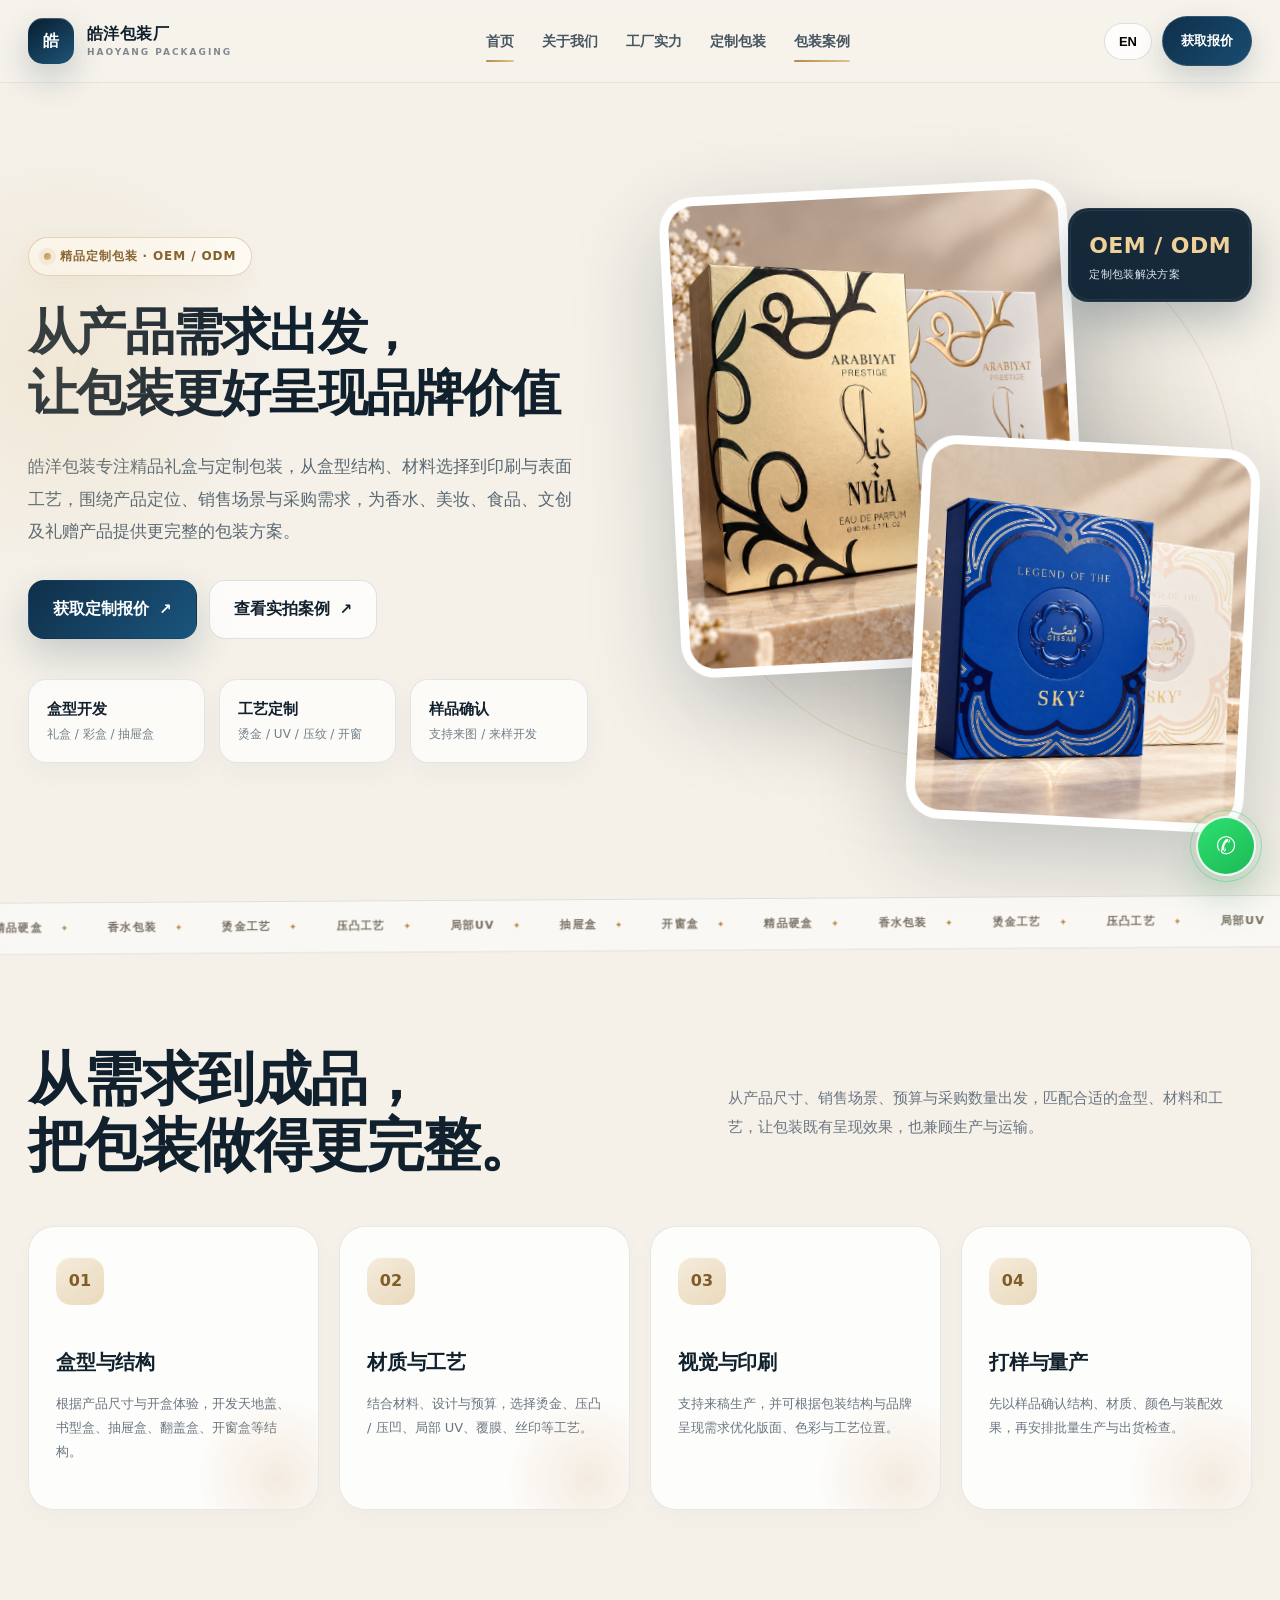
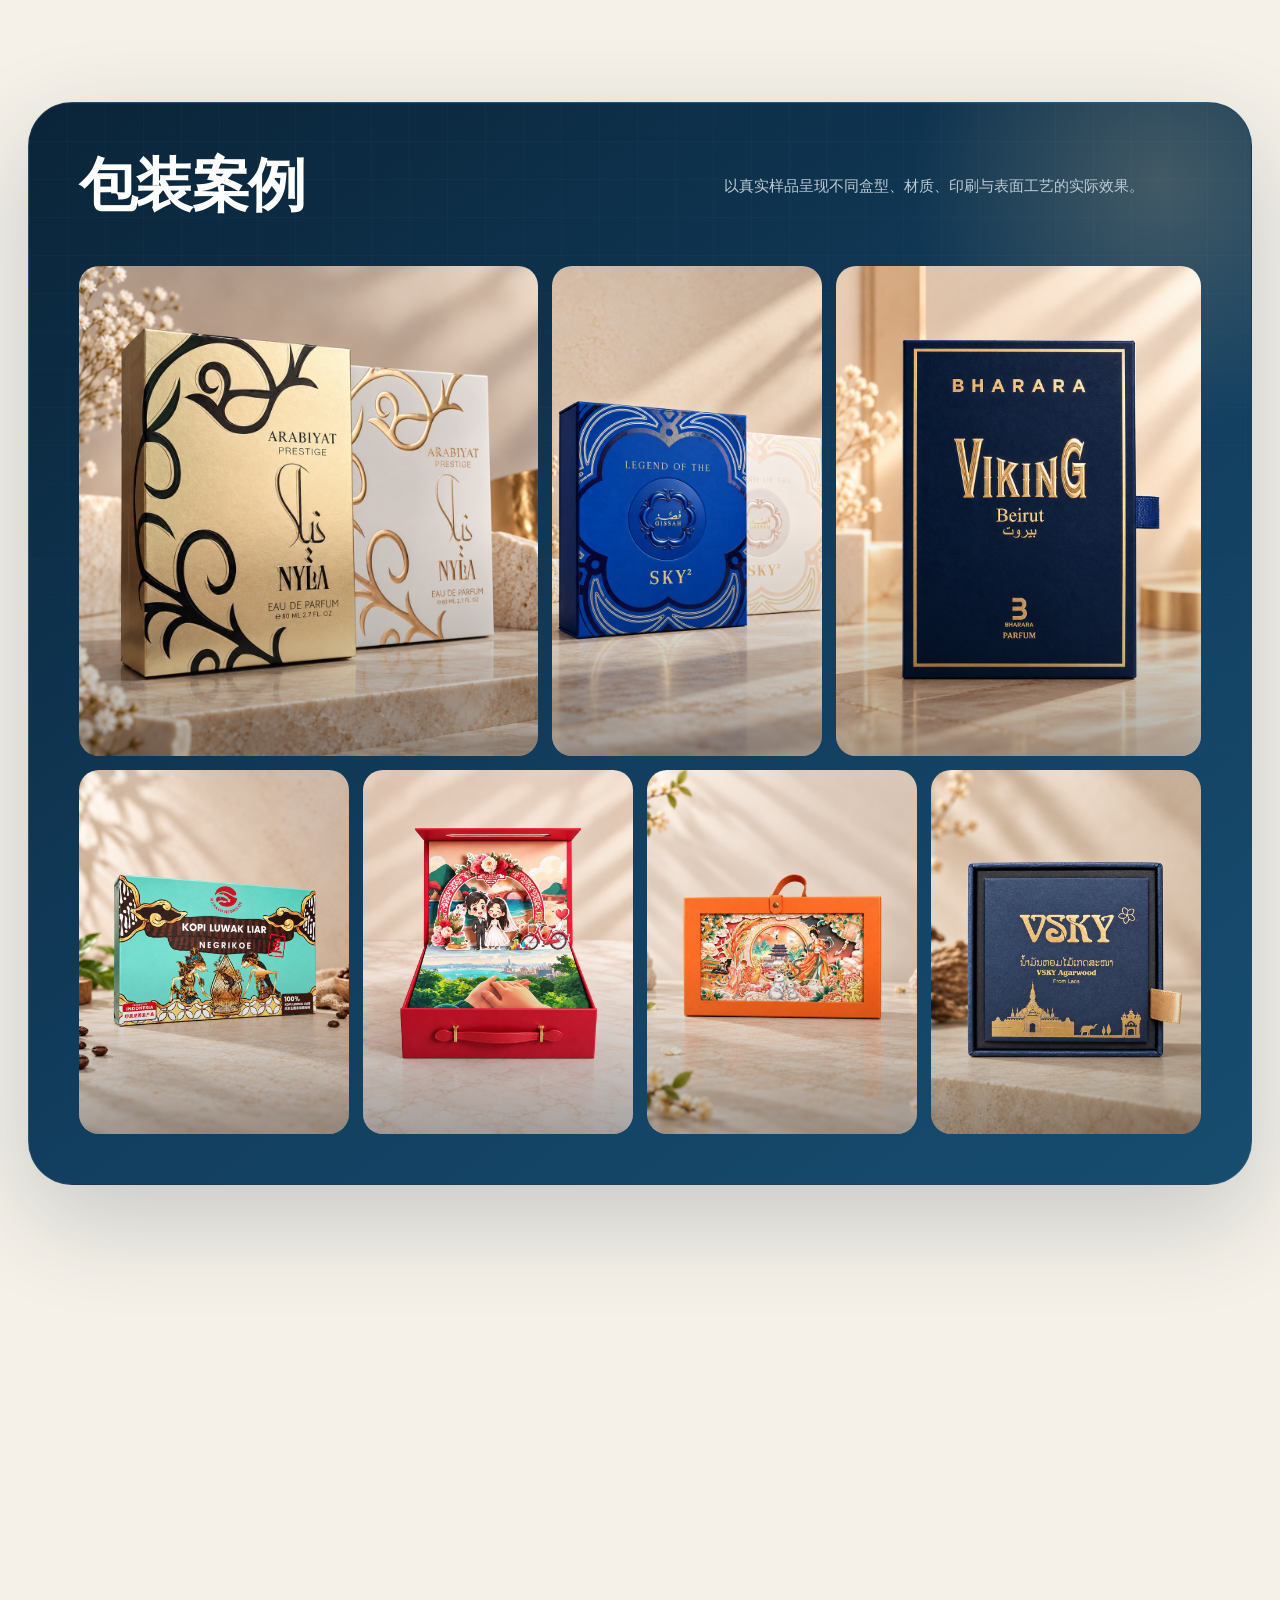
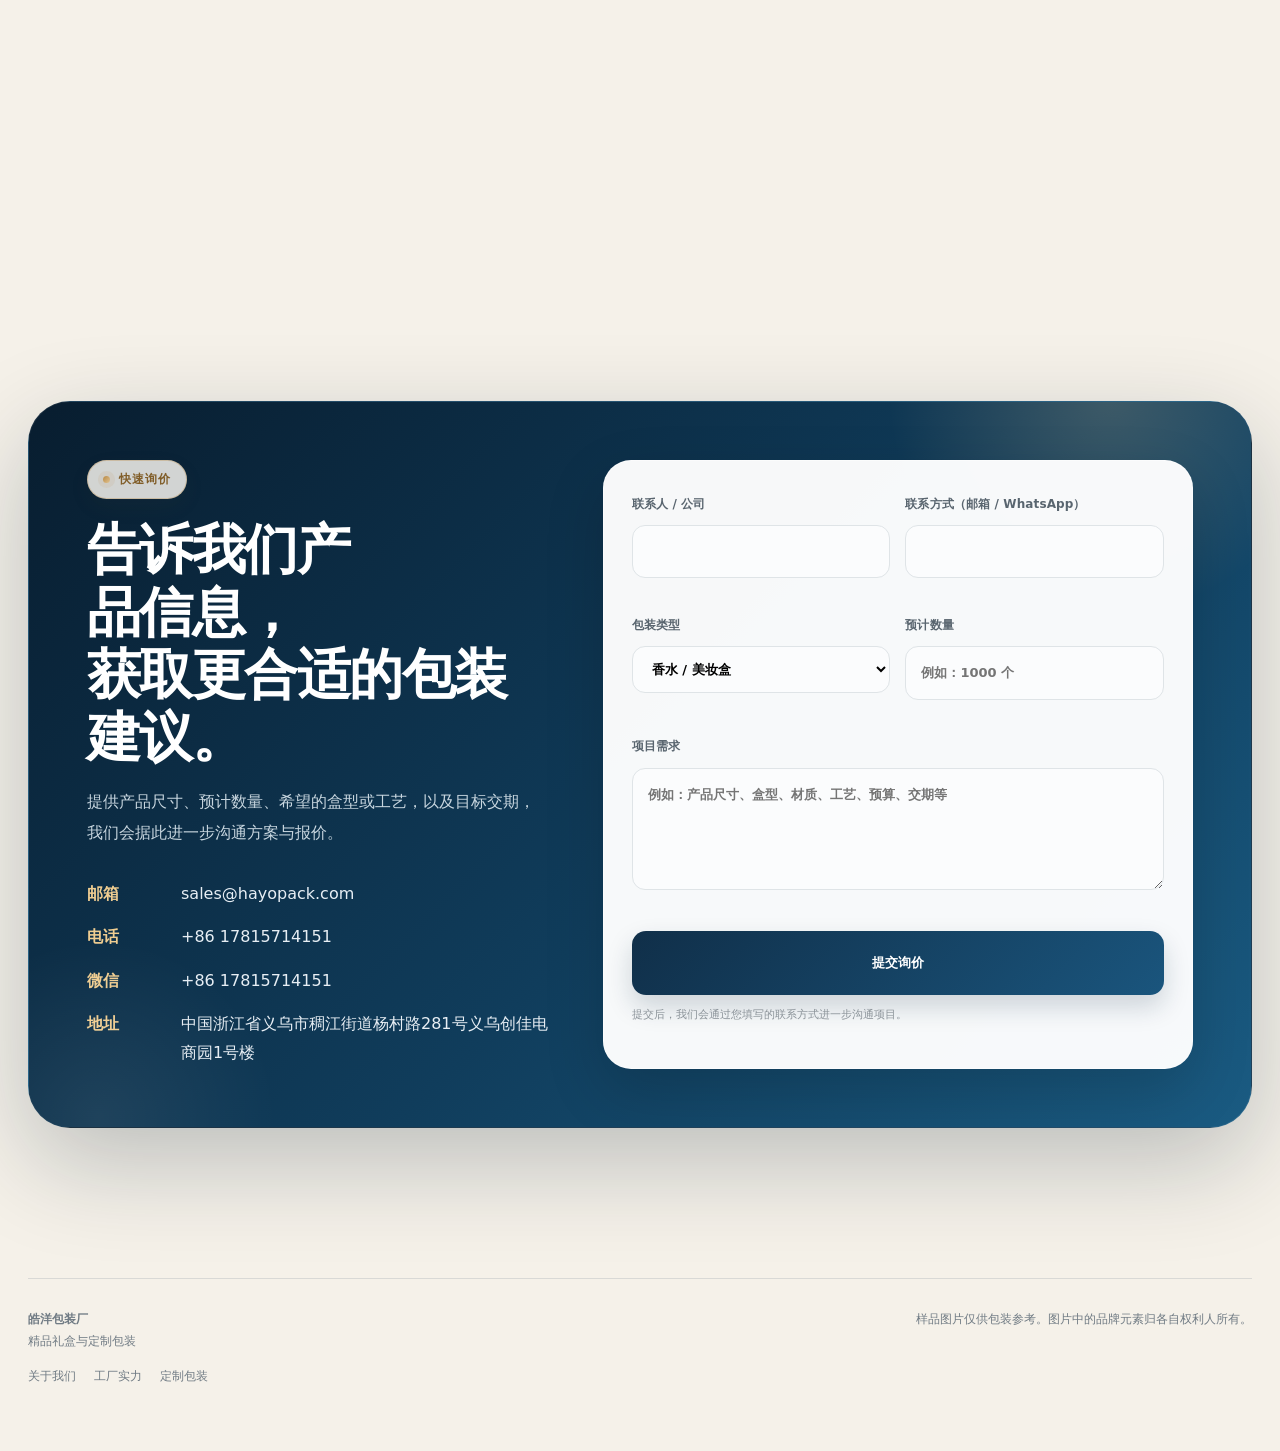
==== commit 1163d349: "Update index.html" ====
--- a/index.html
+++ b/index.html
@@ -280,11 +280,11 @@
 
           <h1
             style="font-size:clamp(34px,4.2vw,50px); line-height:1.22;"
-            data-zh="从产品需求出发，<br>让包装更好呈现品牌价值。"
+            data-zh="从产品需求出发，<br>让包装更好呈现品牌价值"
             data-en="<span style='font-size:clamp(28px,3.3vw,40px); line-height:1.2; display:inline-block;'>Crafted for your product,<br>designed to elevate your brand.</span>"
             >
             从产品需求出发，<br>
-            让包装更好呈现品牌价值。
+            让包装更好呈现品牌价值
           </h1>
 
 
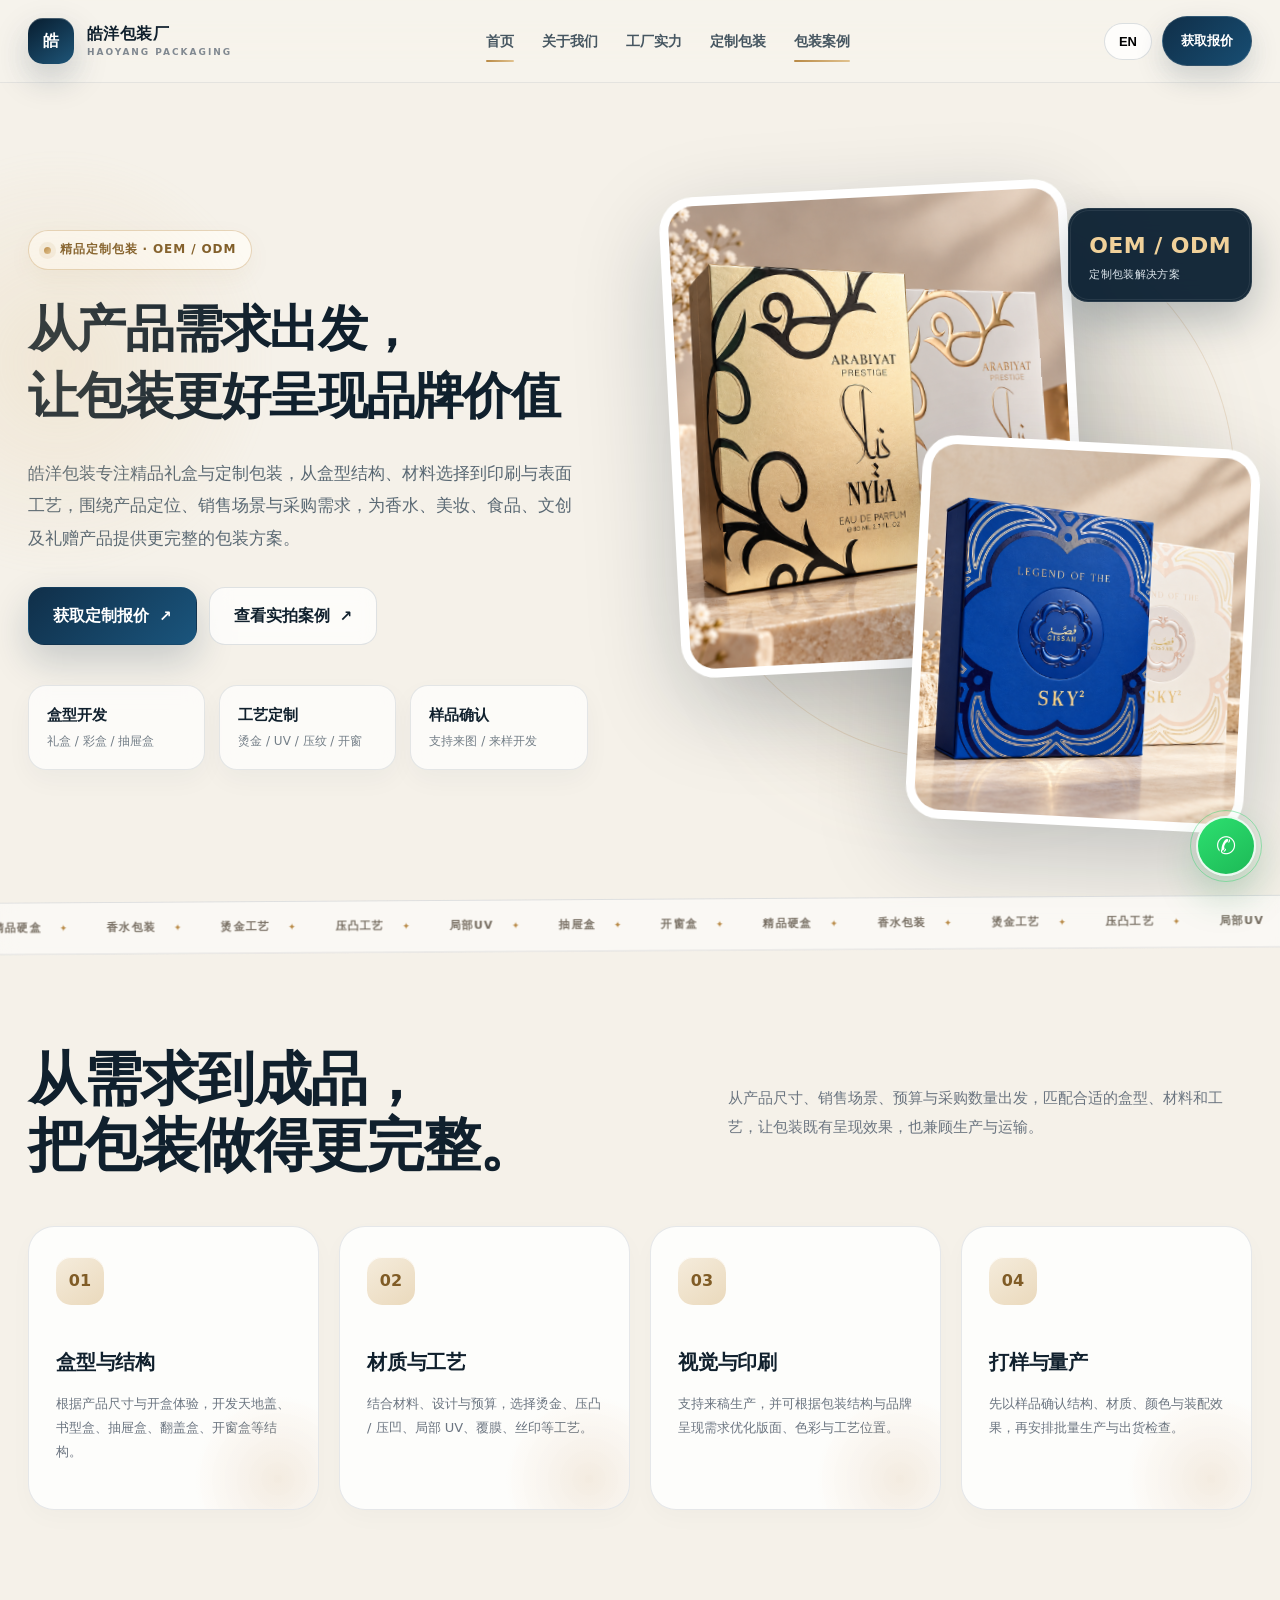
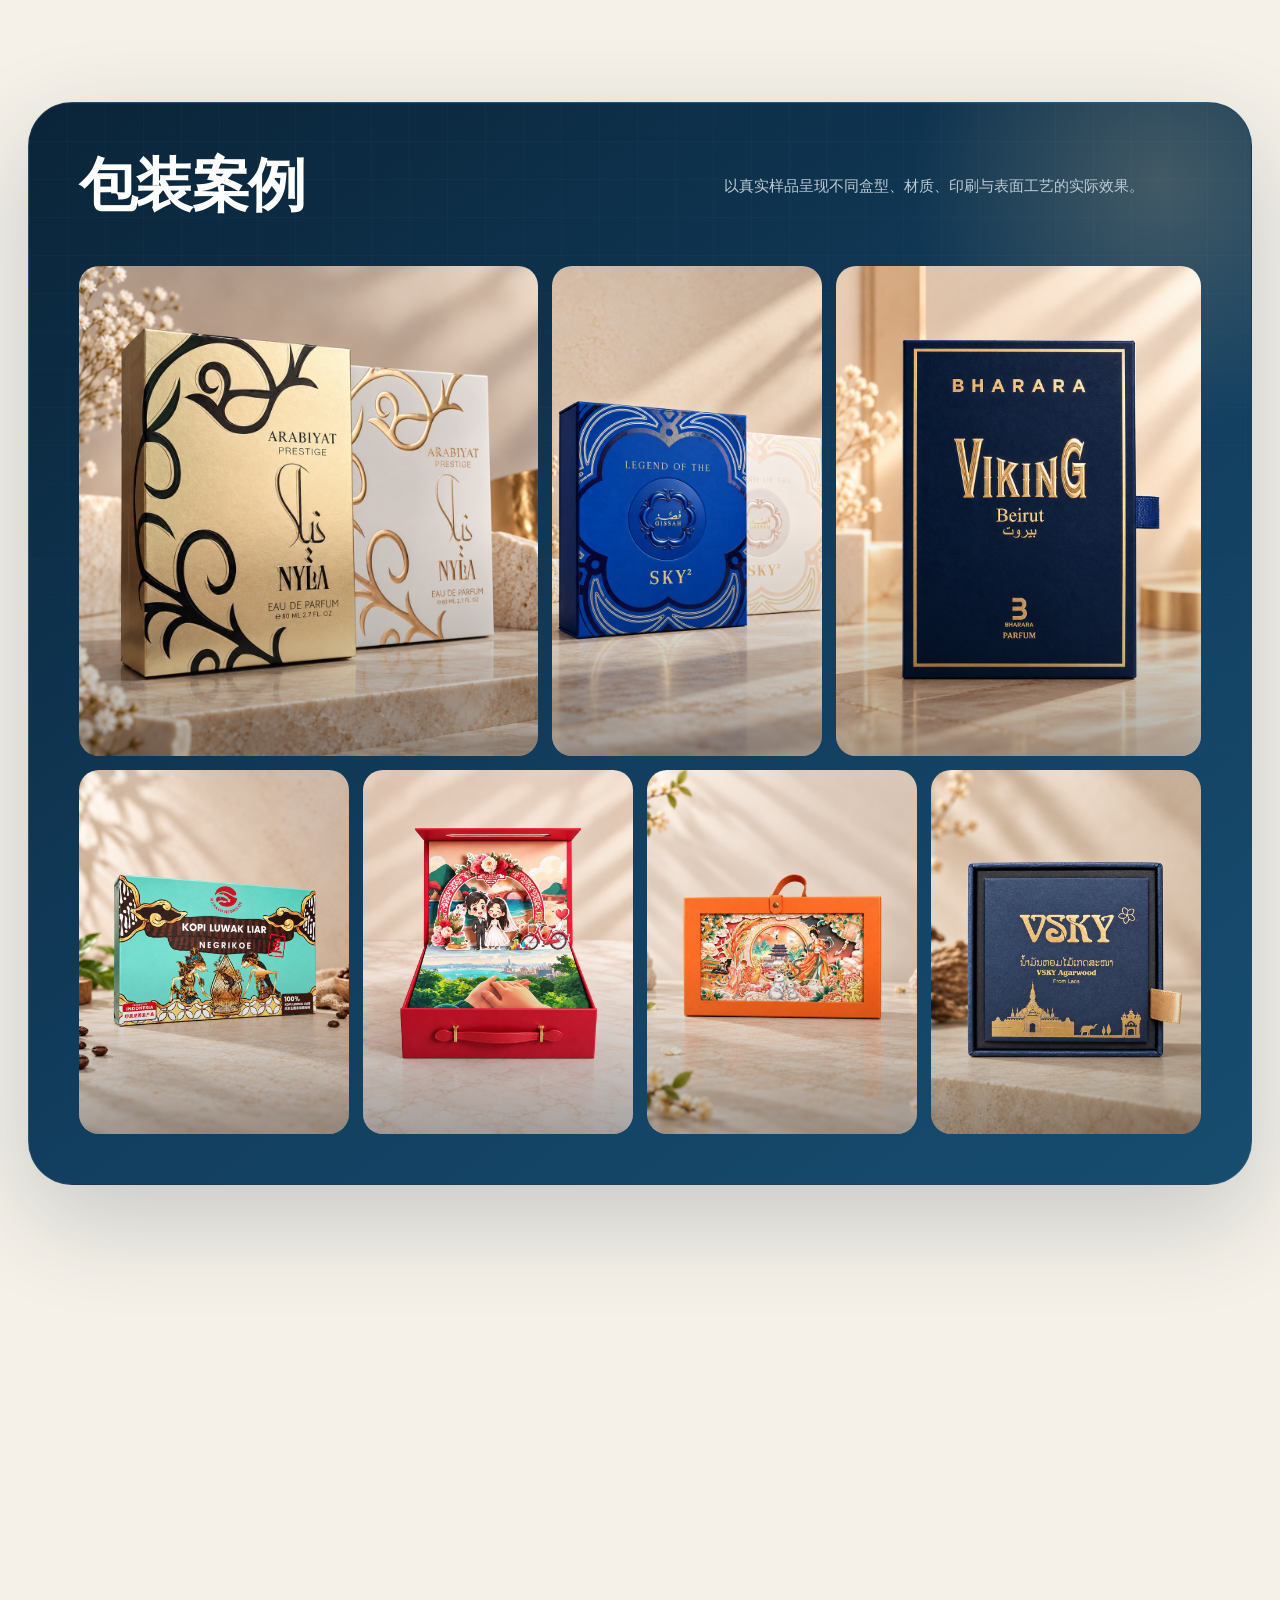
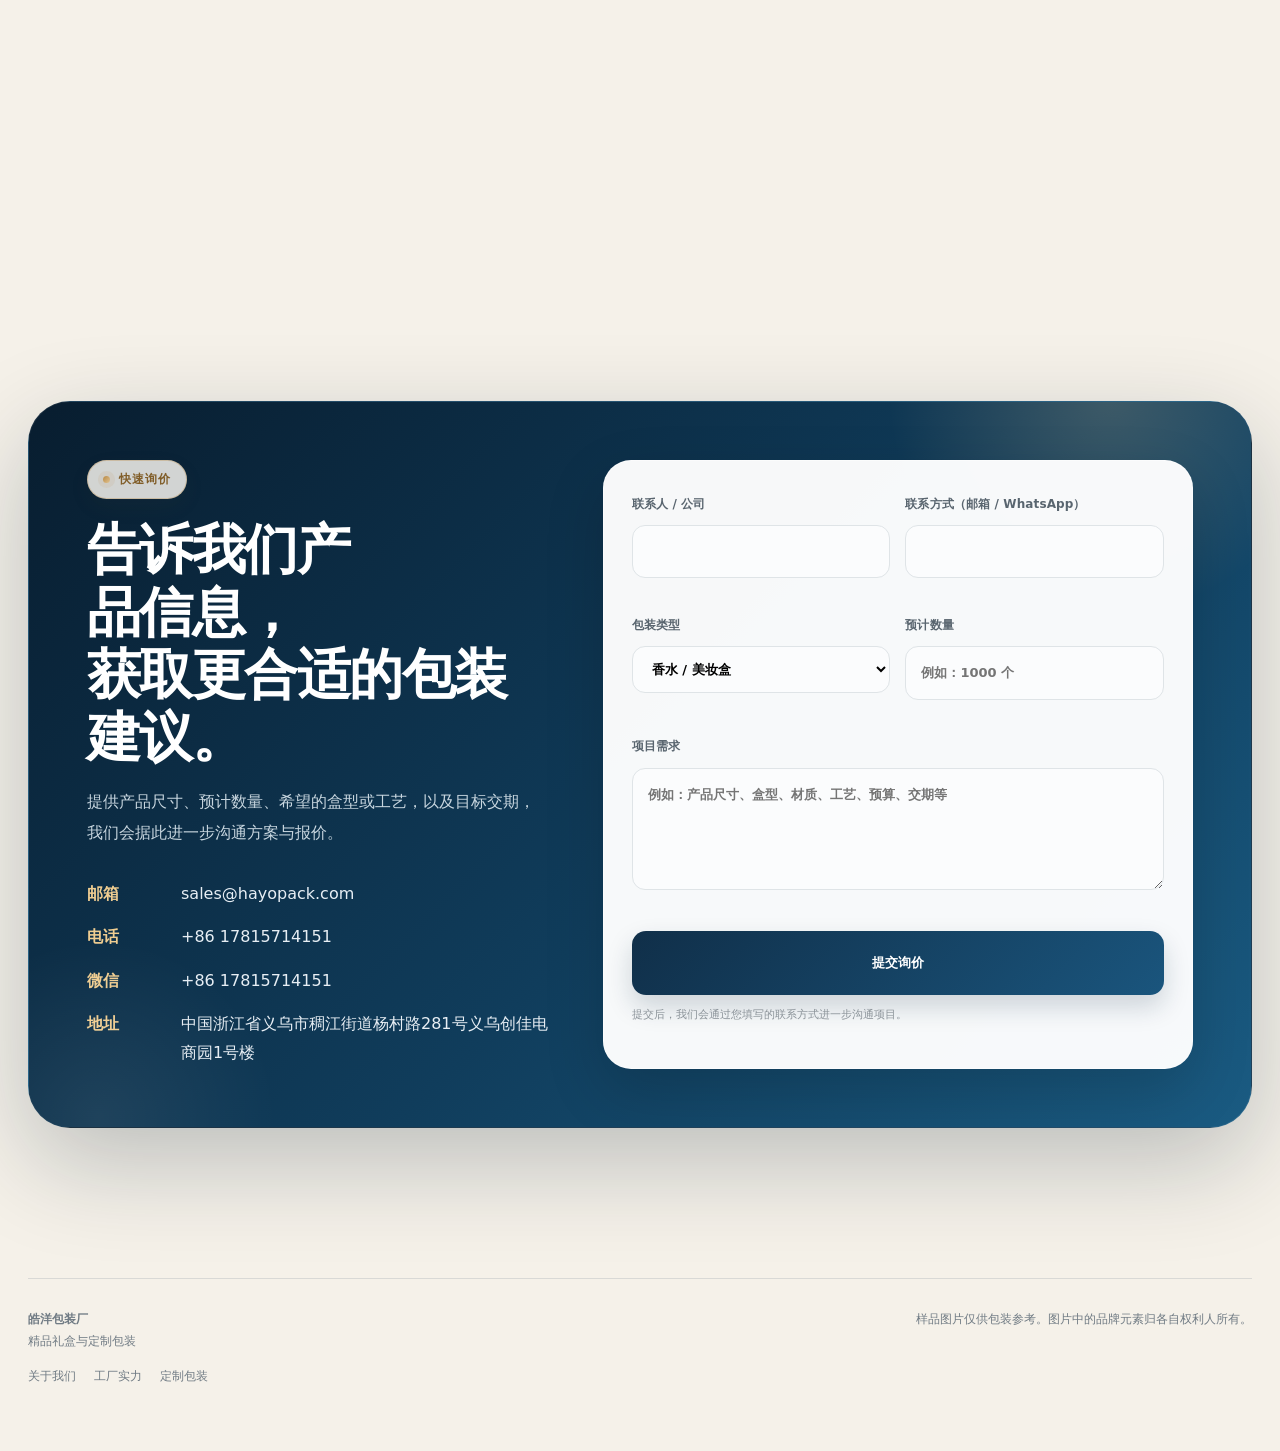
==== commit 7dfa37ab: "Update index.html" ====
--- a/index.html
+++ b/index.html
@@ -279,9 +279,9 @@
 
 
           <h1
-            style="font-size:clamp(34px,4.2vw,50px); line-height:1.22;"
+            style="font-size:clamp(34px,4.2vw,50px); line-height:1.35;"
             data-zh="从产品需求出发，<br>让包装更好呈现品牌价值"
-            data-en="<span style='font-size:clamp(28px,3.3vw,40px); line-height:1.2; display:inline-block;'>Crafted for your product,<br>designed to elevate your brand.</span>"
+            data-en="<span style='font-size:clamp(28px,3.3vw,40px); line-height:1.35; display:inline-block;'>Crafted for your product,<br>designed to elevate your brand.</span>"
             >
             从产品需求出发，<br>
             让包装更好呈现品牌价值
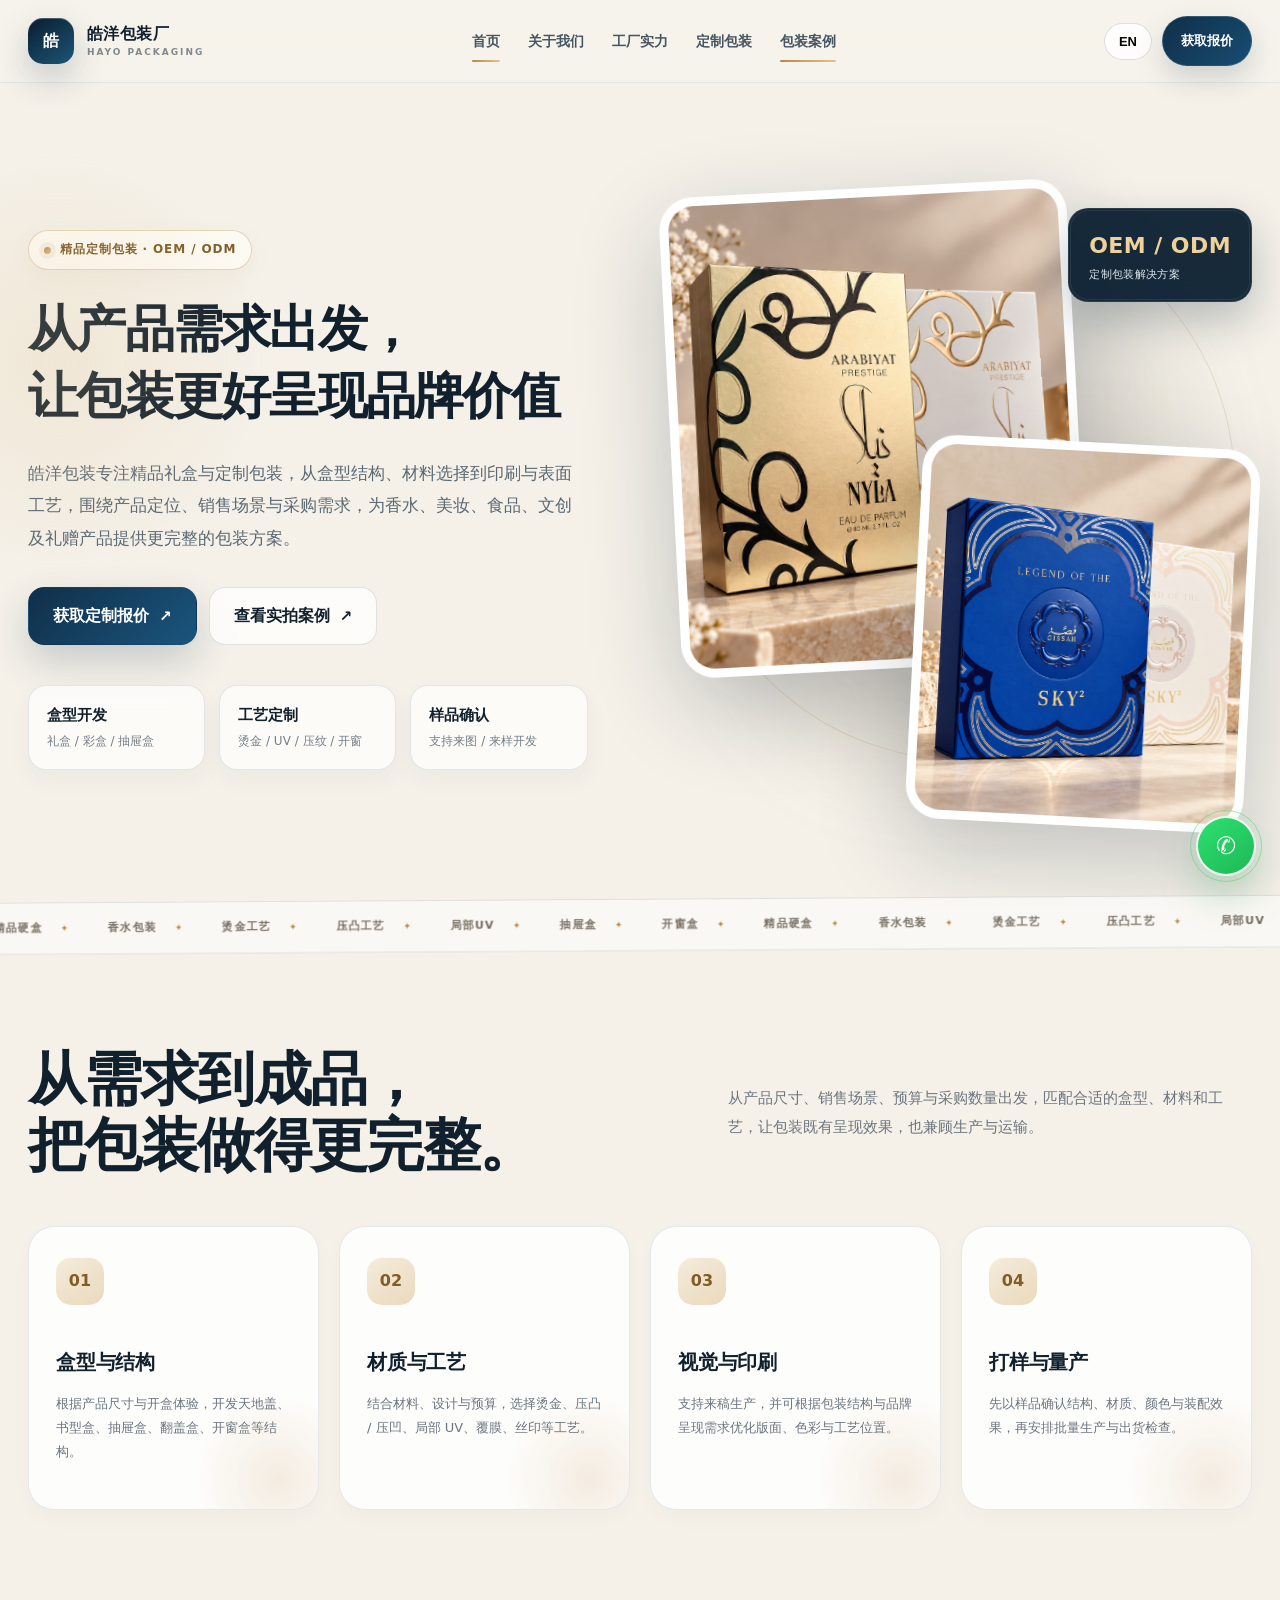
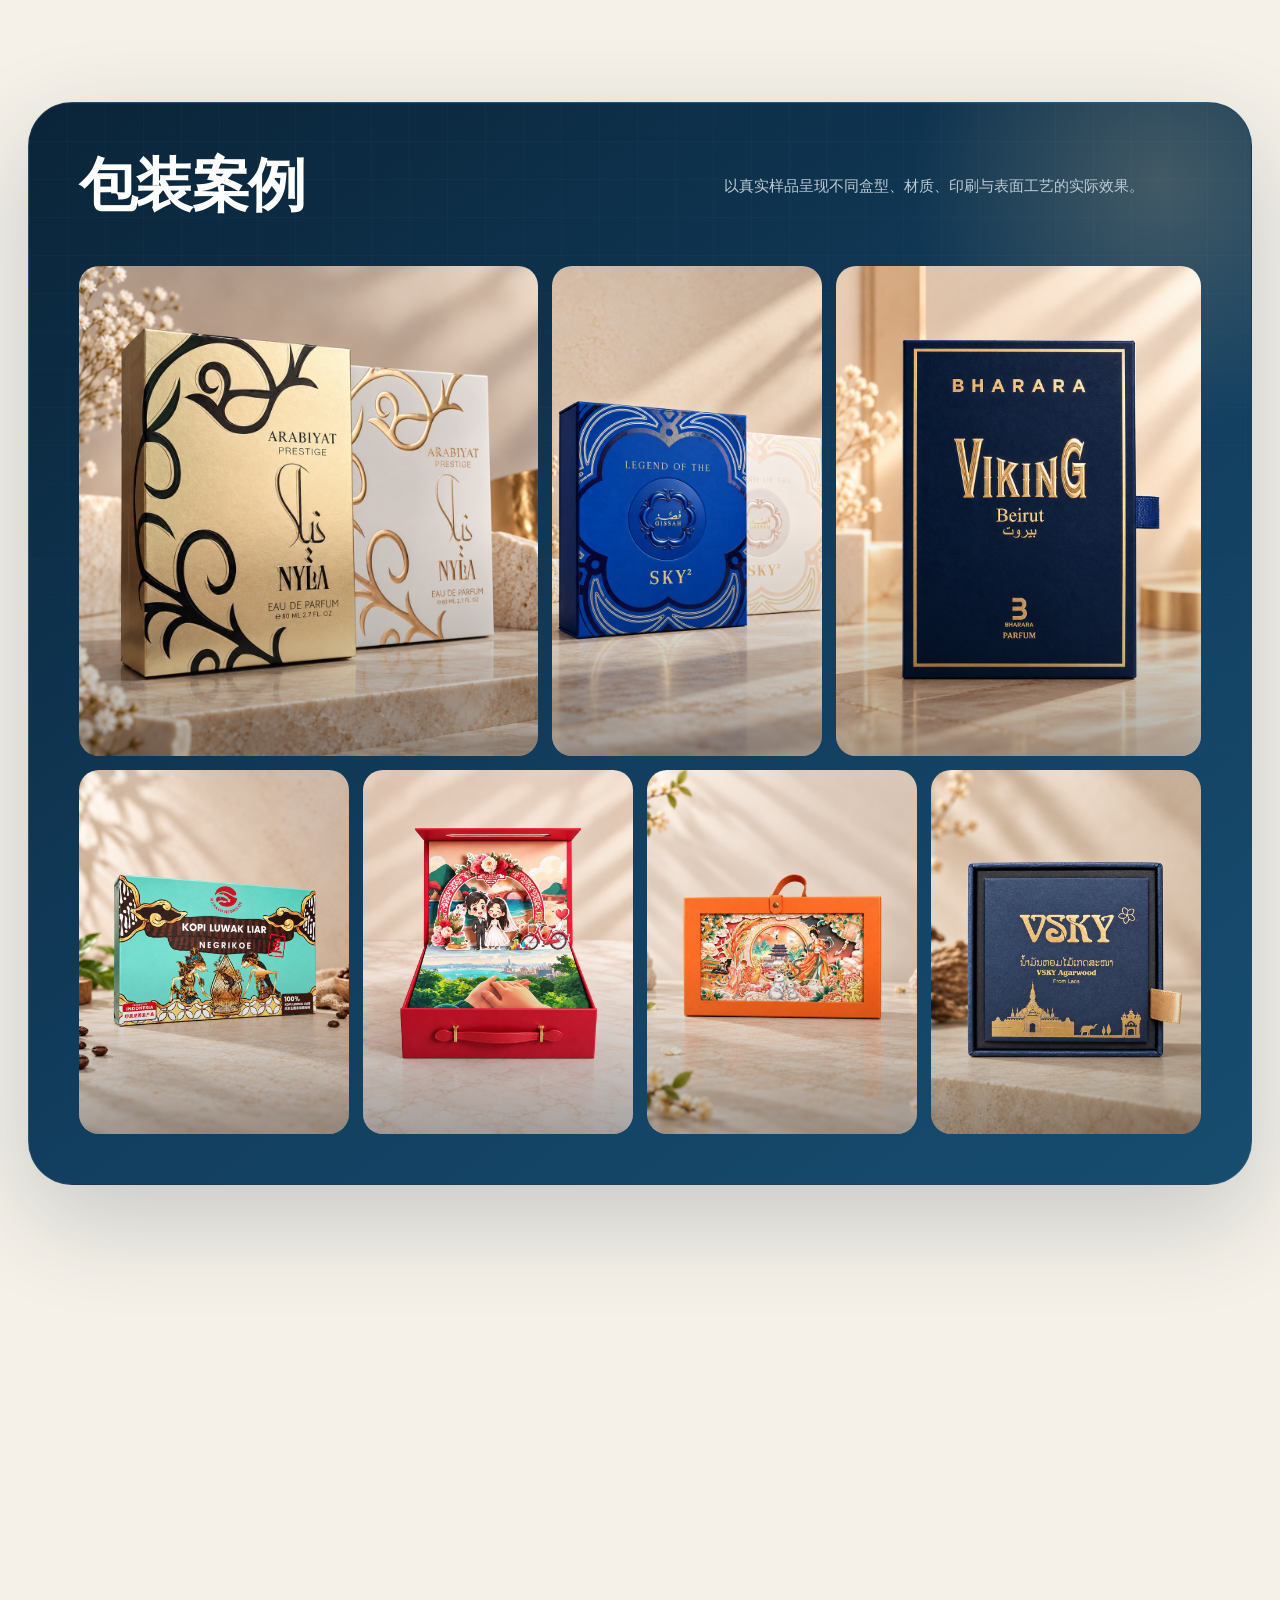
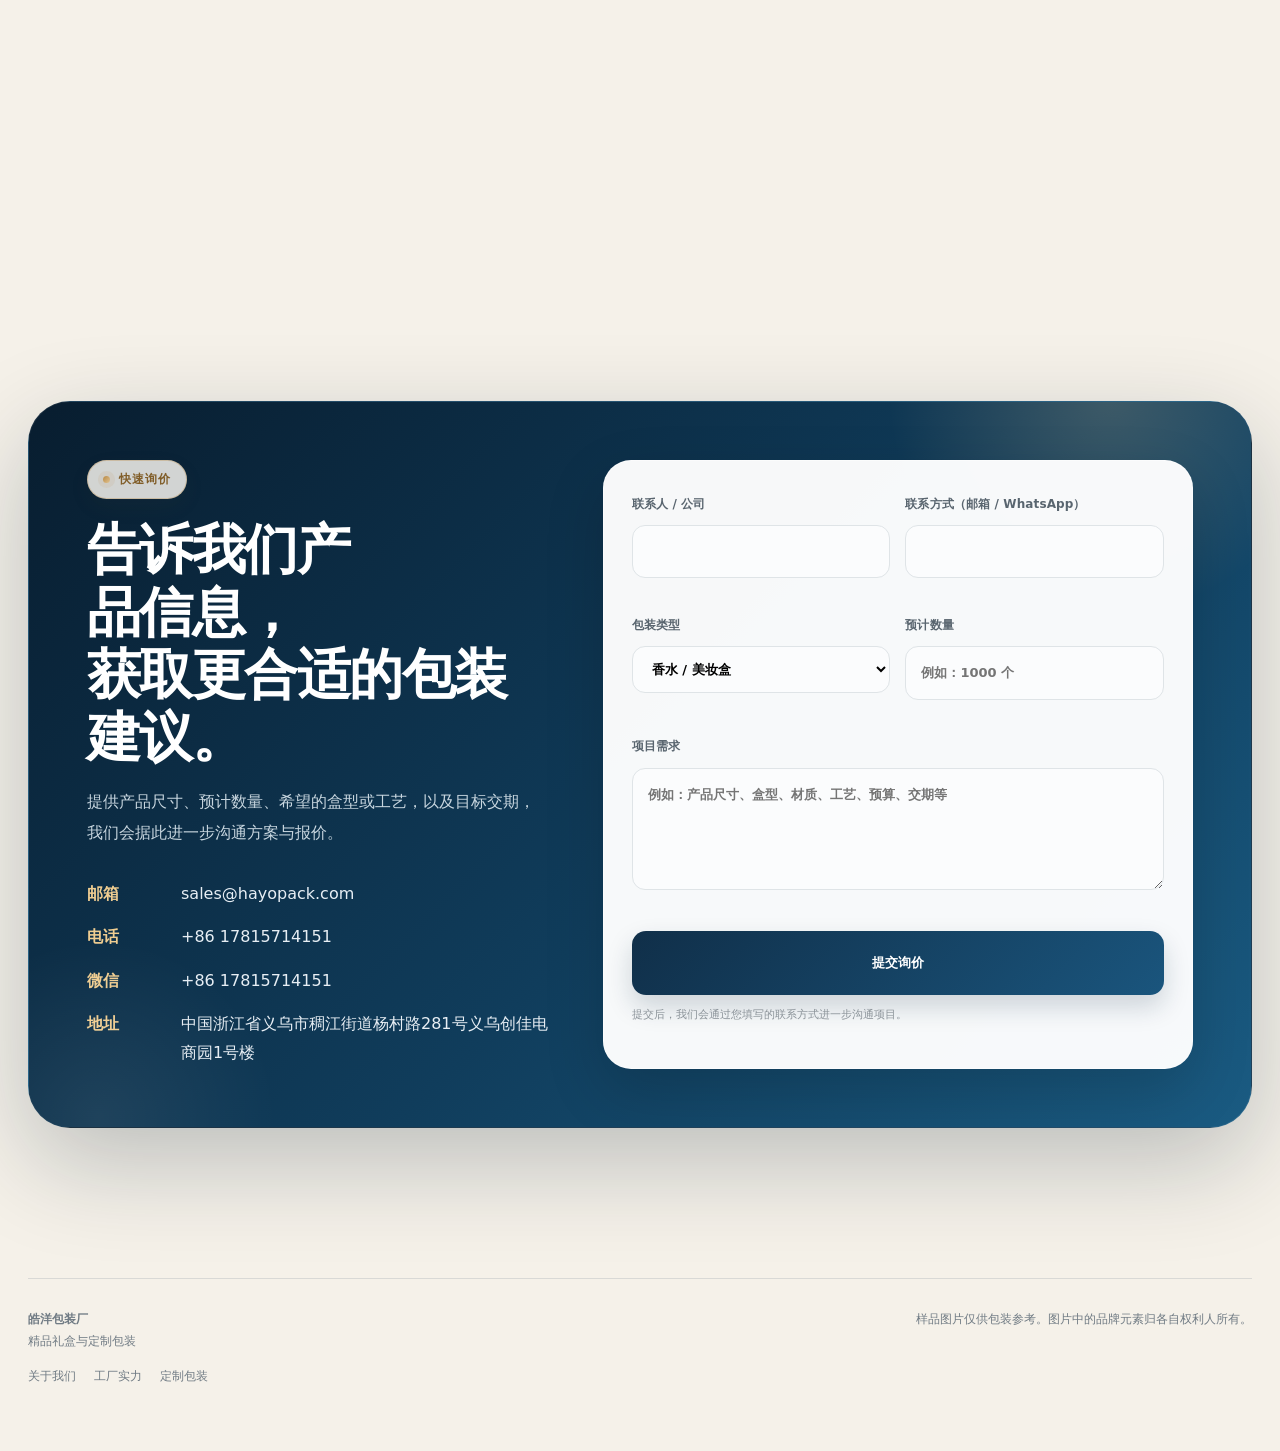
==== commit 41ed7409: "Update index.html" ====
--- a/index.html
+++ b/index.html
@@ -11,7 +11,7 @@
 
   <title
     data-zh="皓洋包装厂 | 定制礼盒与精品包装制造商"
-    data-en="Haoyang Packaging | Custom Gift Boxes & Premium Packaging Manufacturer"
+    data-en="HAYO PACKAGING | Custom Gift Boxes & Premium Packaging Manufacturer"
   >
     皓洋包装厂 | 定制礼盒与精品包装制造商
   </title>
@@ -19,7 +19,7 @@
   <meta
     name="description"
     data-content-zh="皓洋包装专注精品礼盒与定制包装，从盒型、材料、印刷到表面工艺与量产，为品牌提供更完整的包装方案。"
-    data-content-en="Custom gift boxes, perfume packaging, food packaging and OEM/ODM packaging solutions from Haoyang Packaging. Sampling, foil stamping, embossing, UV and mass production support."
+    data-content-en="Custom gift boxes, perfume packaging, food packaging and OEM/ODM packaging solutions from HAYO PACKAGING. Sampling, foil stamping, embossing, UV and mass production support."
     content="皓洋包装专注精品礼盒与定制包装，从盒型、材料、印刷到表面工艺与量产，为品牌提供更完整的包装方案。"
   >
 
@@ -41,7 +41,7 @@
   <meta
     property="og:title"
     data-content-zh="皓洋包装厂 | 定制礼盒与精品包装制造商"
-    data-content-en="Haoyang Packaging | Custom Gift Boxes & Premium Packaging Manufacturer"
+    data-content-en="HAYO PACKAGING | Custom Gift Boxes & Premium Packaging Manufacturer"
     content="皓洋包装厂 | 定制礼盒与精品包装制造商"
   >
 
@@ -143,7 +143,7 @@
   {
     "@context": "https://schema.org",
     "@type": "Organization",
-    "name": "Haoyang Packaging",
+    "name": "HAYO PACKAGING",
     "alternateName": "皓洋包装厂",
     "url": "https://YOUR-DOMAIN.com",
     "email": "sales@hayopack.com",
@@ -182,7 +182,7 @@
           </span>
 
           <small>
-            HAOYANG PACKAGING
+            HAYO PACKAGING
           </small>
 
         </span>
@@ -290,7 +290,7 @@
 
           <p
             data-zh="皓洋包装专注精品礼盒与定制包装，从盒型结构、材料选择到印刷与表面工艺，围绕产品定位、销售场景与采购需求，为香水、美妆、食品、文创及礼赠产品提供更完整的包装方案。"
-            data-en="Haoyang Packaging specializes in premium gift boxes and custom packaging. From structural sampling and material selection to foil stamping, UV, embossing and window solutions, we support perfume, beauty, food, creative and seasonal products with complete packaging solutions."
+            data-en="HAYO PACKAGING specializes in premium gift boxes and custom packaging. From structural sampling and material selection to foil stamping, UV, embossing and window solutions, we support perfume, beauty, food, creative and seasonal products with complete packaging solutions."
           >
             皓洋包装专注精品礼盒与定制包装，从盒型结构、材料选择到印刷与表面工艺，围绕产品定位、销售场景与采购需求，为香水、美妆、食品、文创及礼赠产品提供更完整的包装方案。
           </p>
@@ -770,7 +770,7 @@
 
           <p
             data-zh="了解皓洋包装的项目思路、服务范围与合作流程。"
-            data-en="Learn about Haoyang Packaging, our service approach and how we work with clients."
+            data-en="Learn about HAYO PACKAGING, our service approach and how we work with clients."
           >
             了解皓洋包装的项目思路、服务范围与合作流程。
           </p>
@@ -975,7 +975,7 @@
             name="_subject"
             value="来自皓洋包装官网的新询价"
             data-value-zh="来自皓洋包装官网的新询价"
-            data-value-en="New Inquiry - Haoyang Packaging Website"
+            data-value-en="New Inquiry - HAYO PACKAGING Website"
           >
 
 
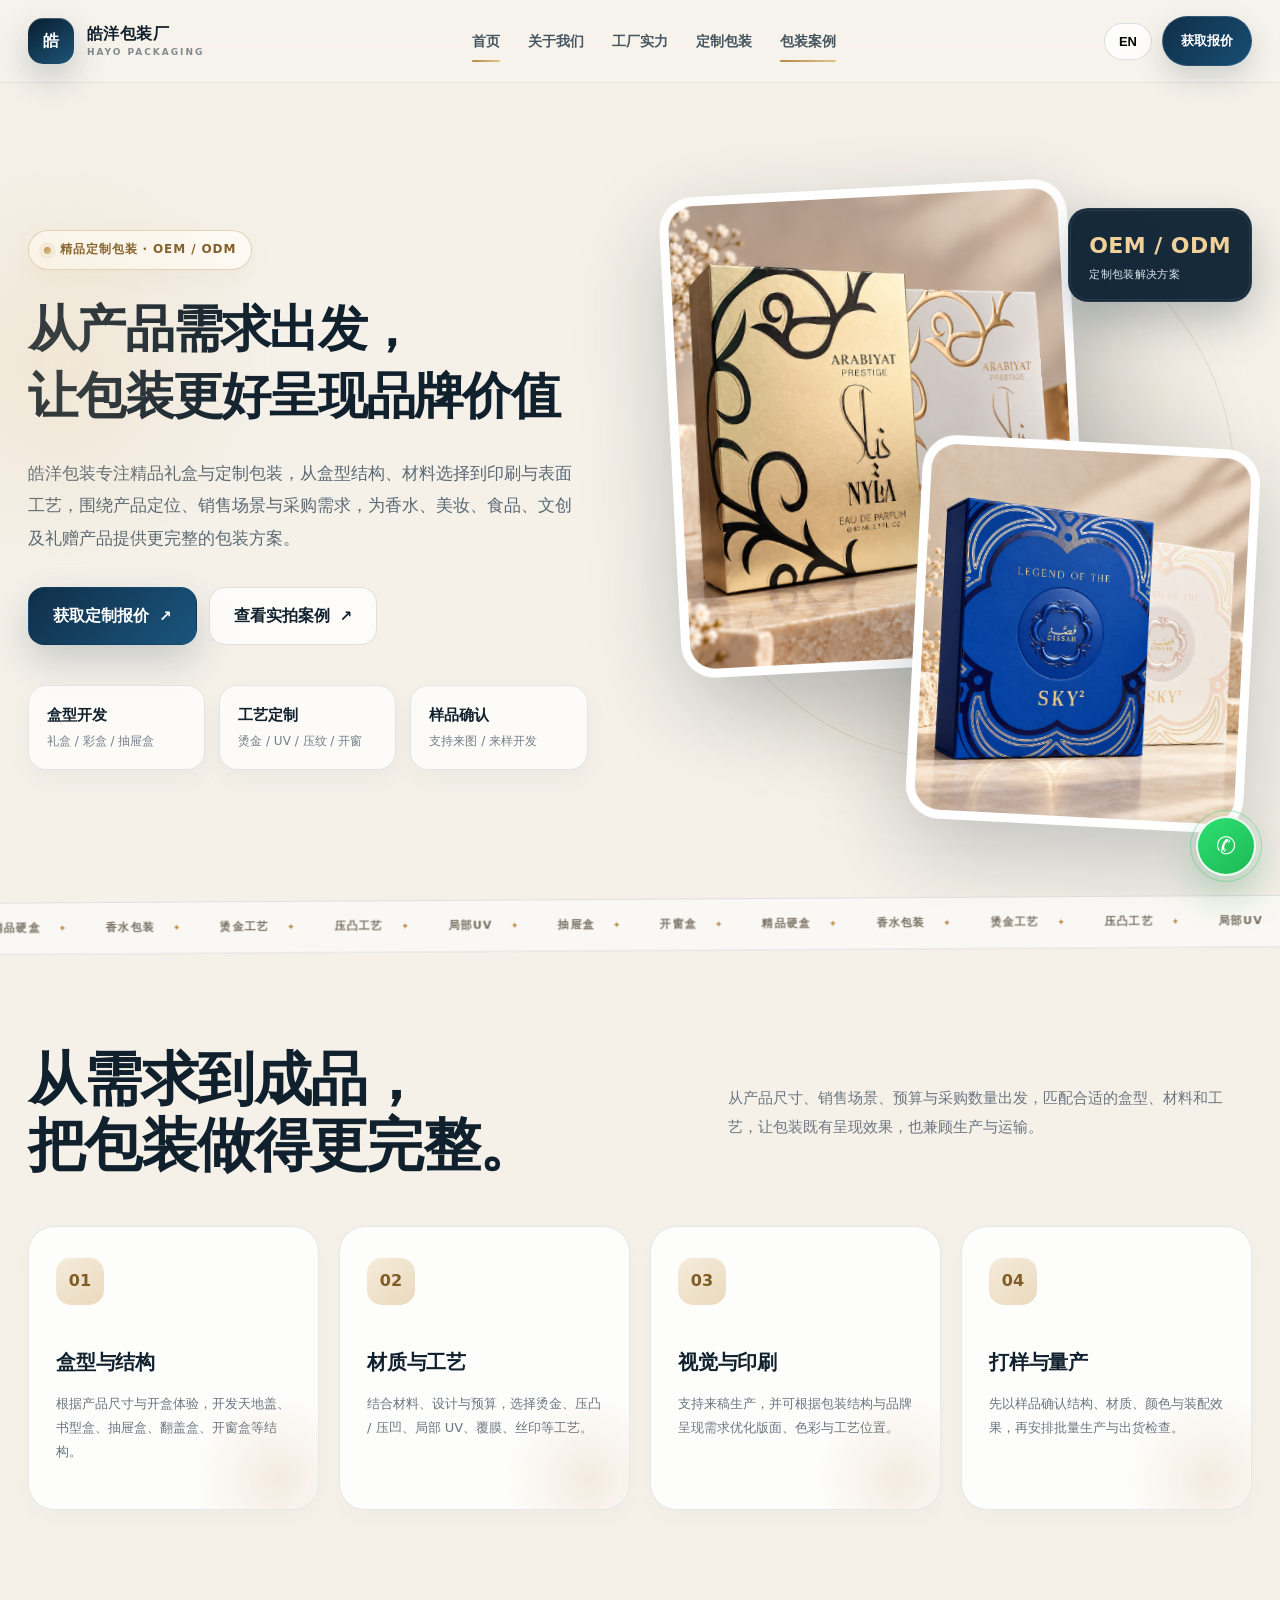
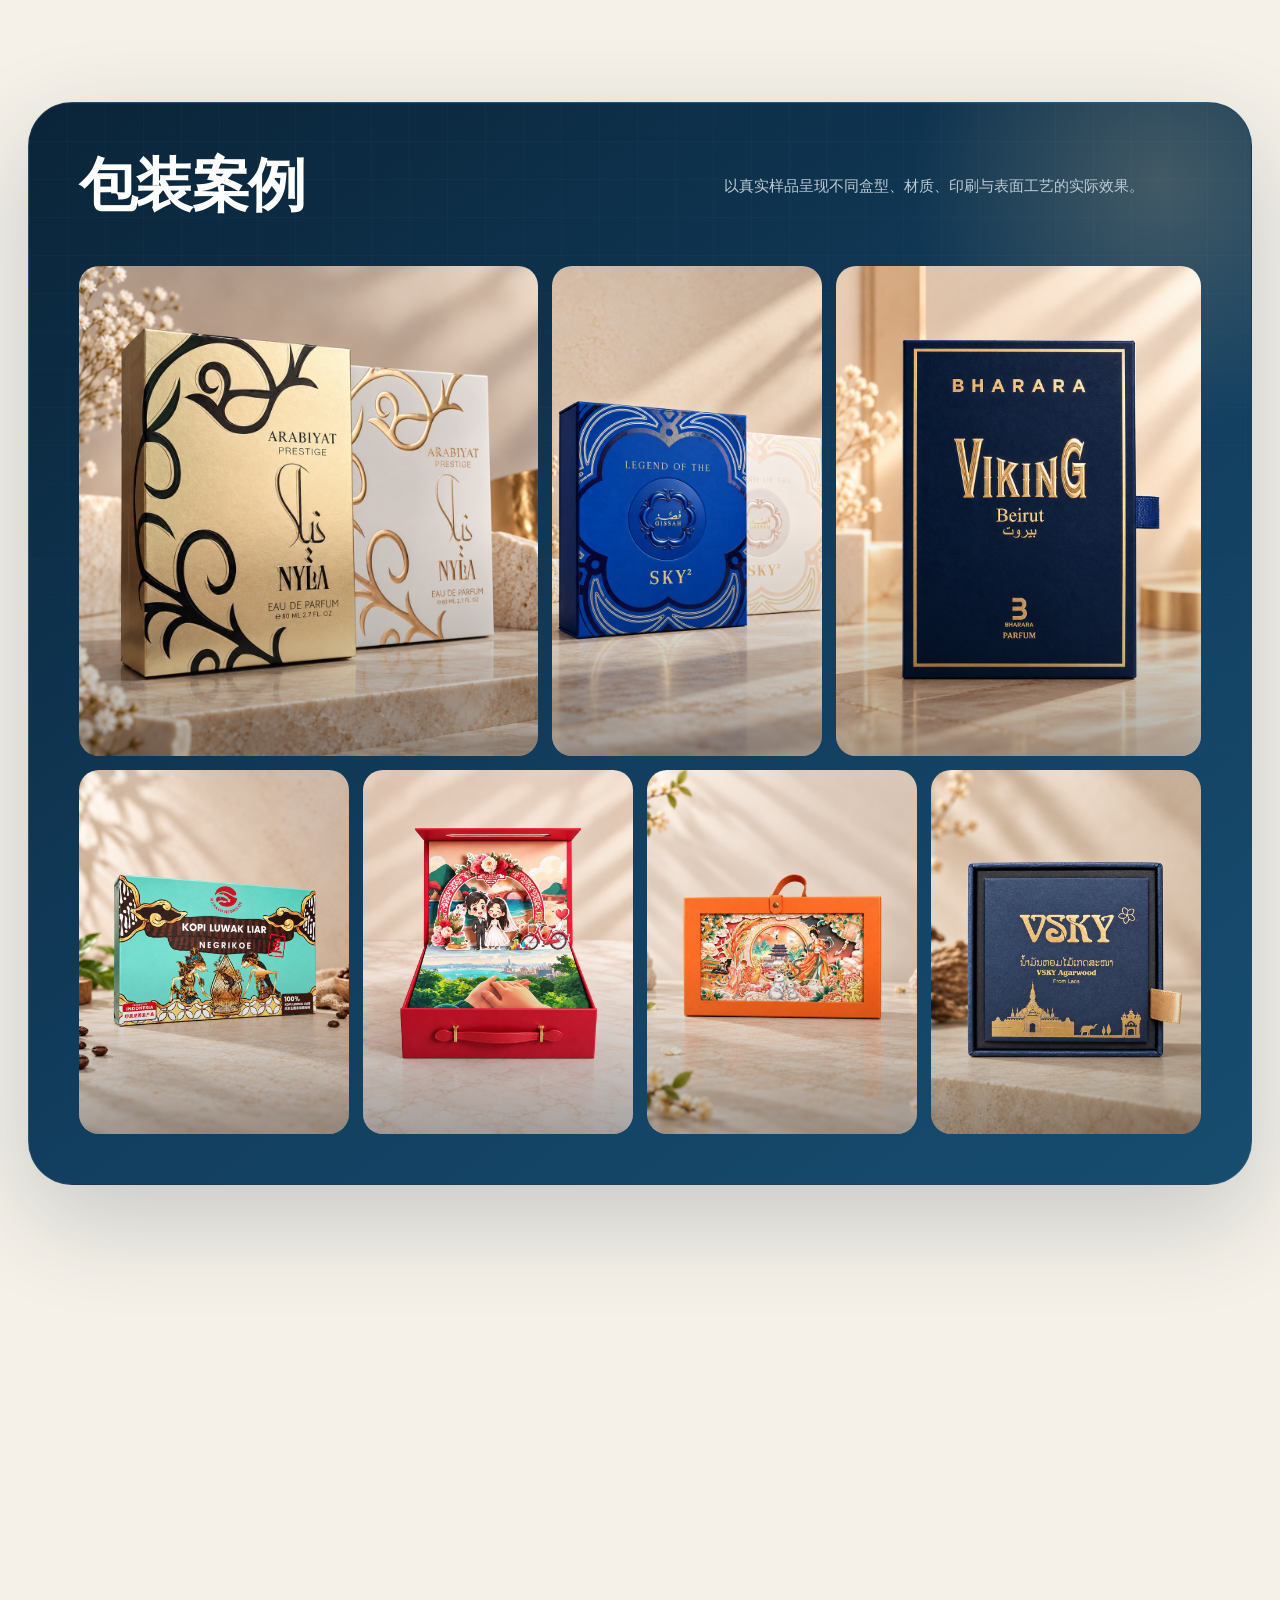
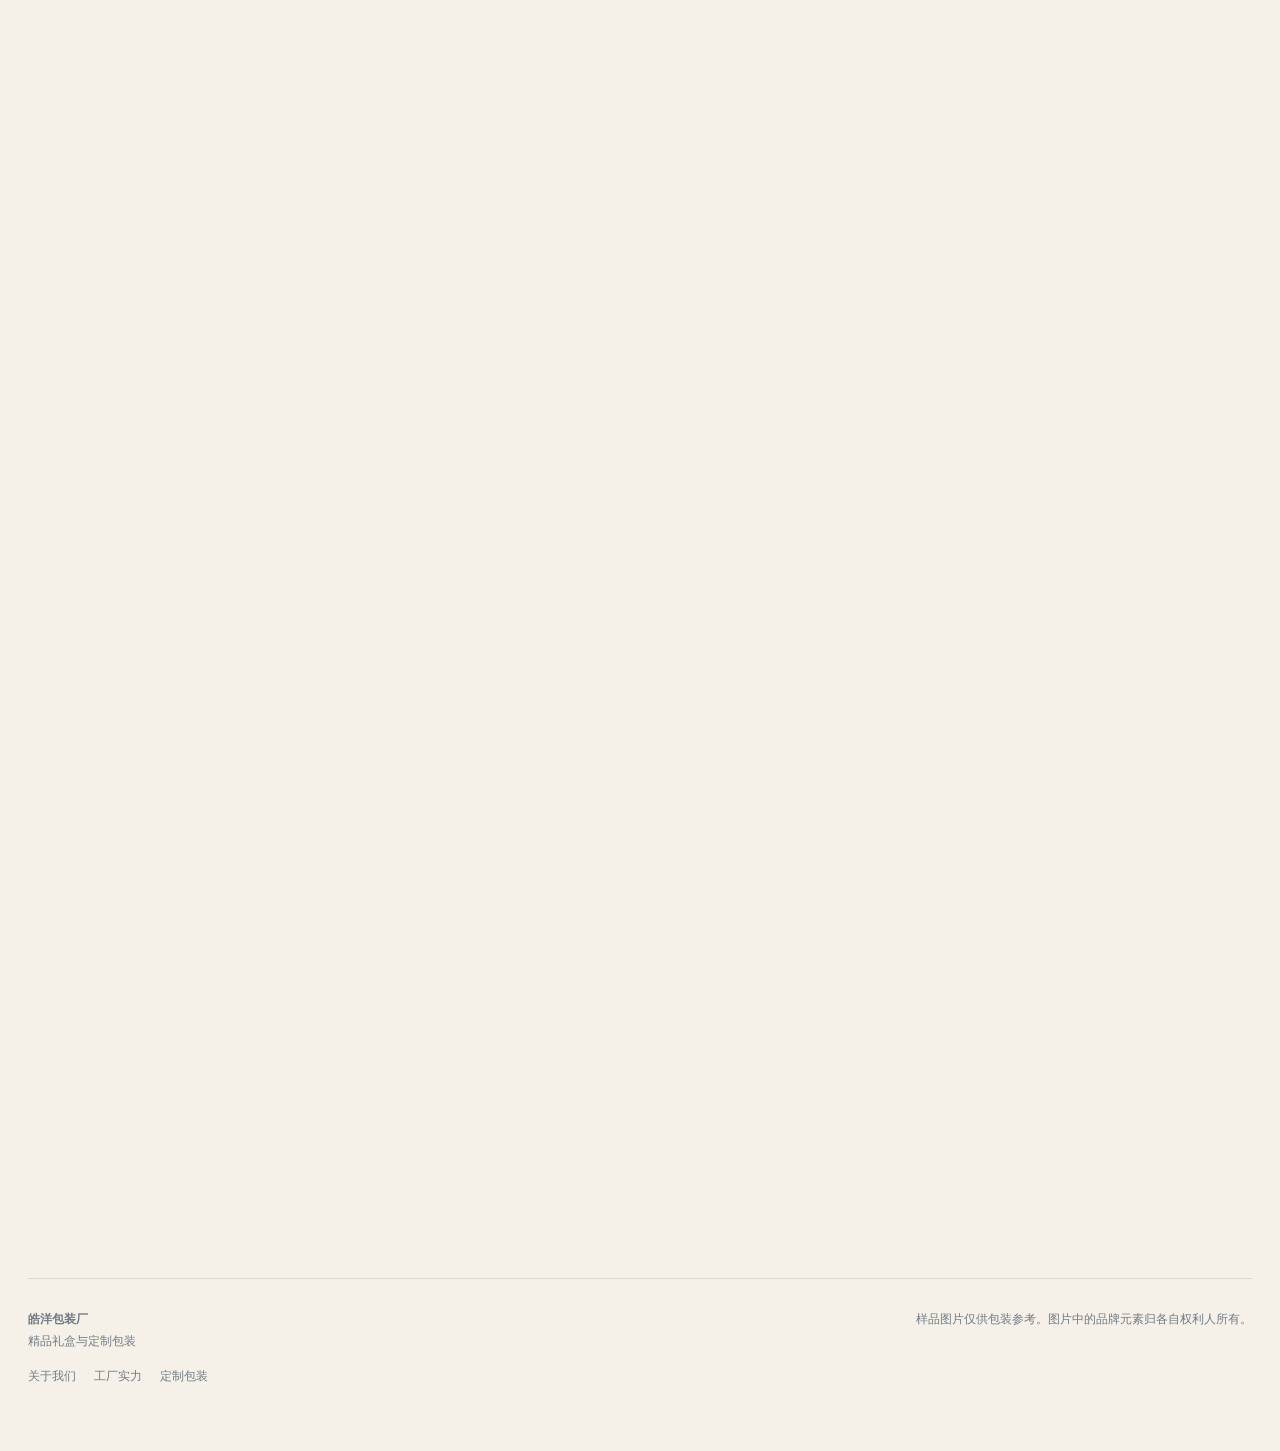
==== commit 6b3d744e: "Update image alt text for HAYO branding" ====
--- a/index.html
+++ b/index.html
@@ -756,9 +756,9 @@
 
           <img
             src="assets/agarwood-teal.jpg"
-            alt="About Haoyang"
+            alt="About HAYO"
             data-alt-zh="关于皓洋包装"
-            data-alt-en="About Haoyang"
+            data-alt-en="About HAYO"
           >
 
           <h3
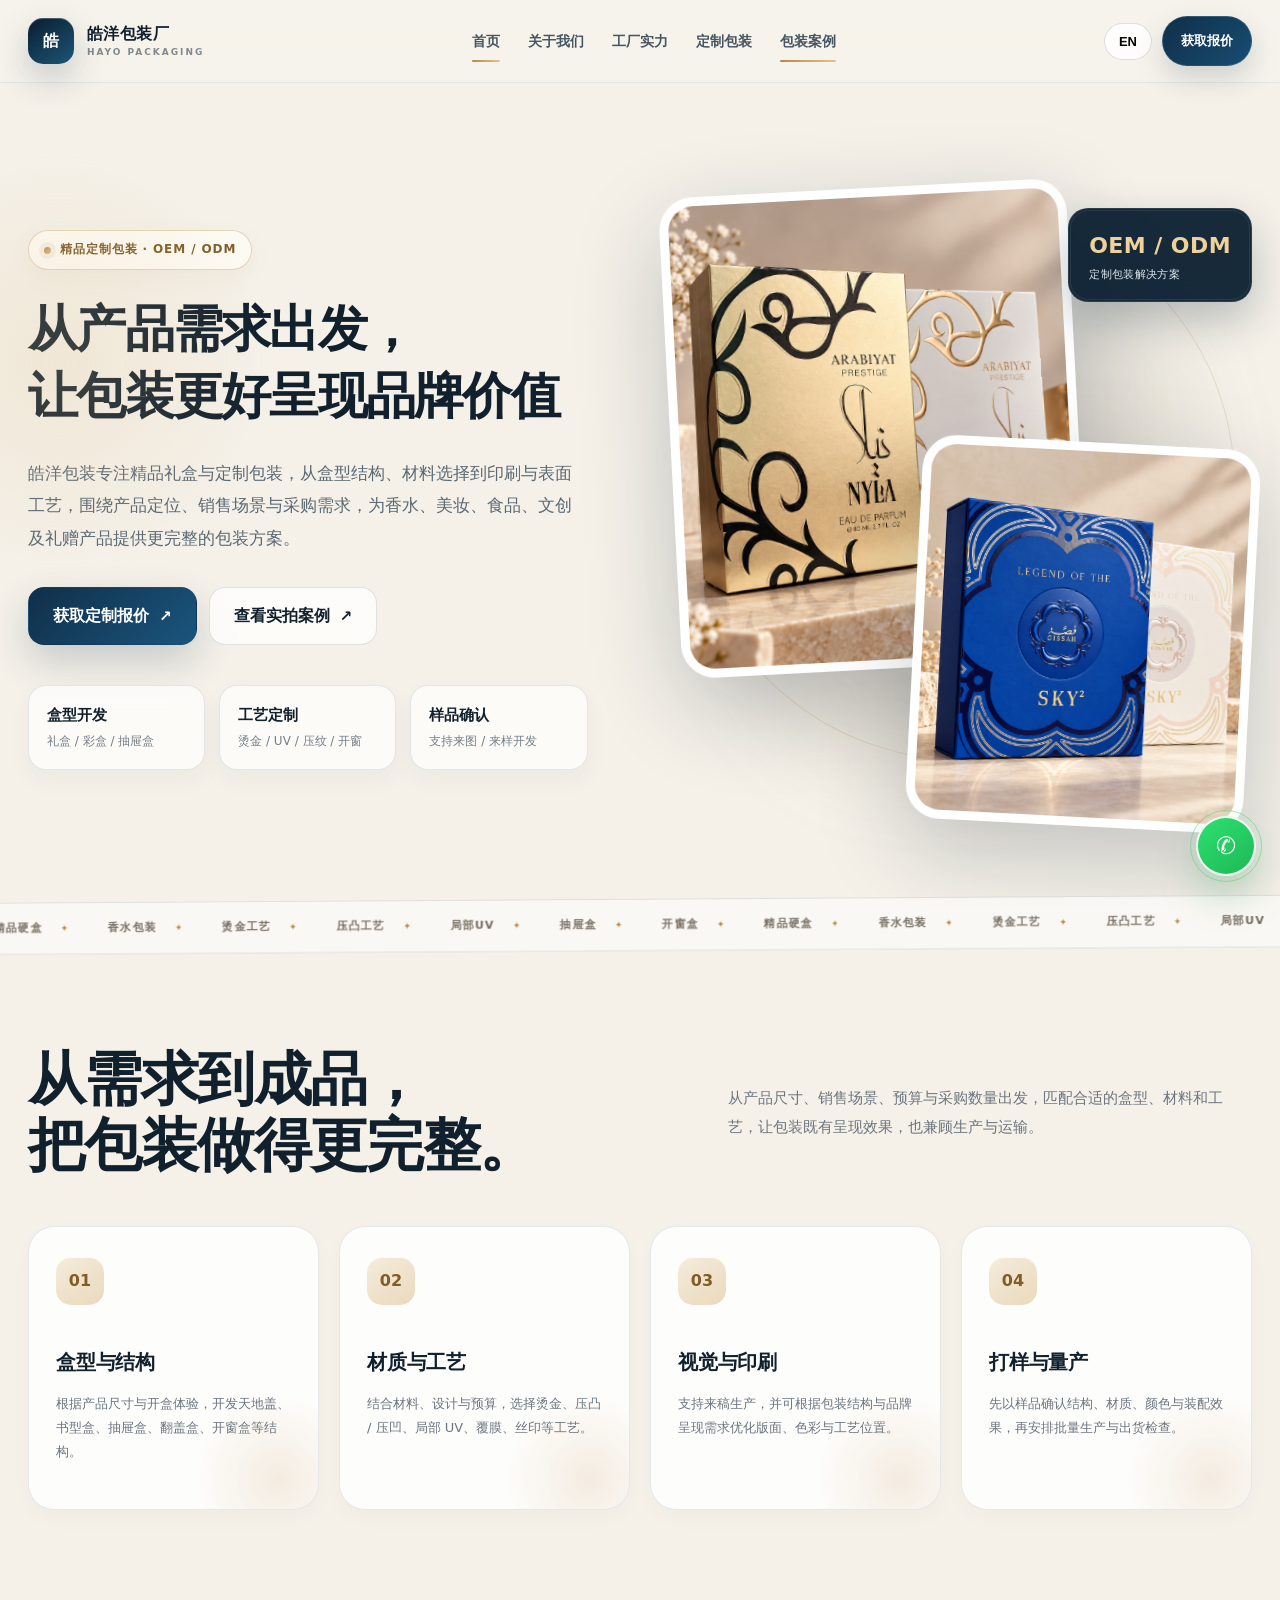
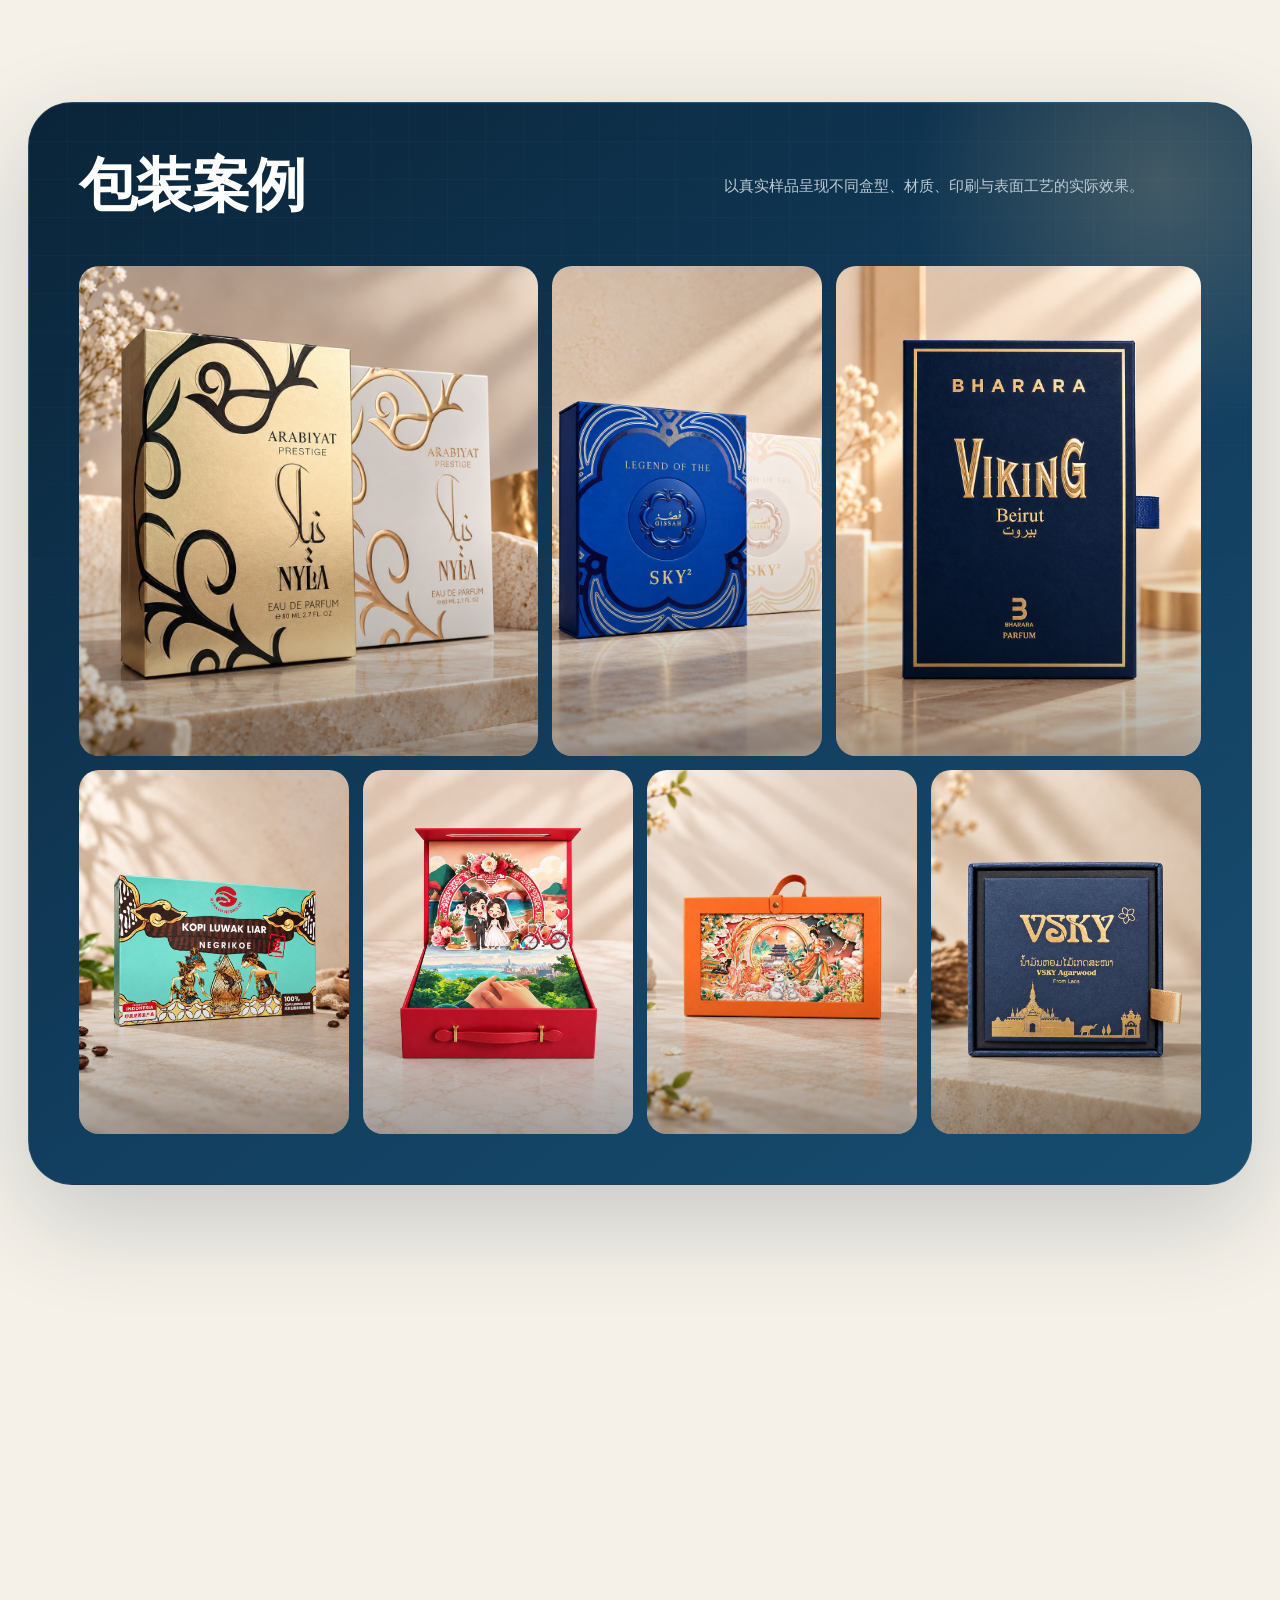
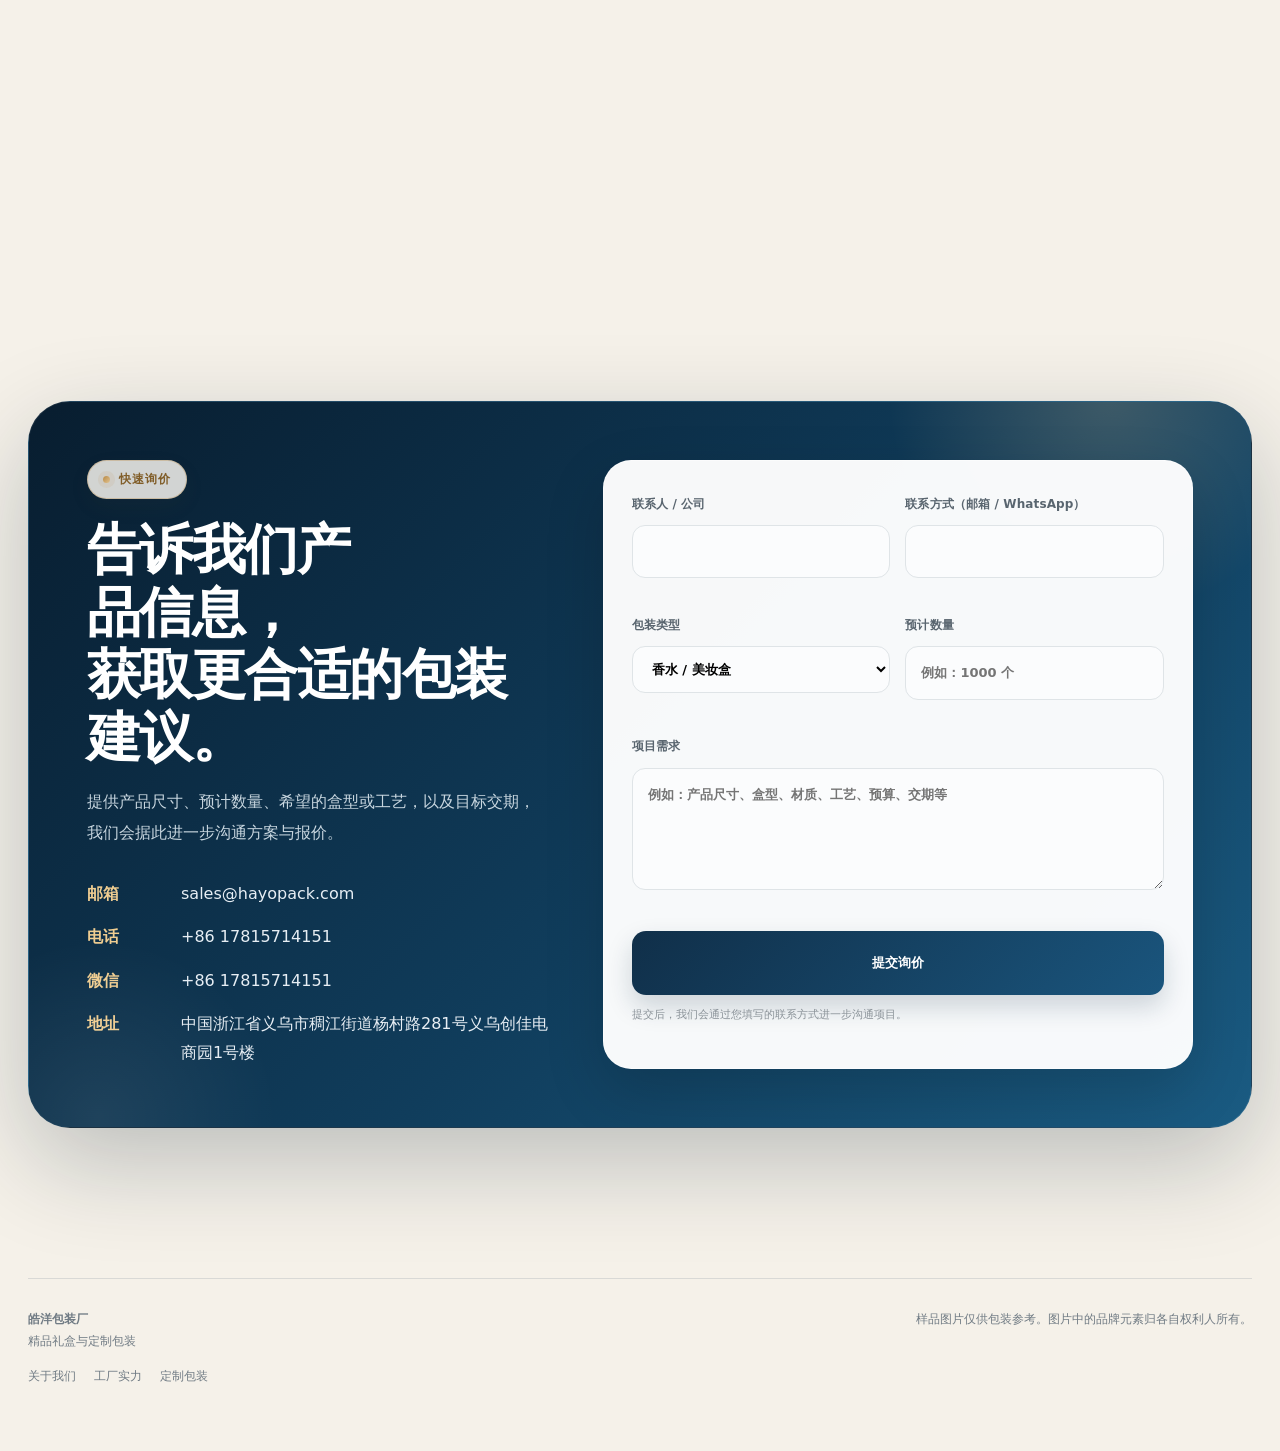
==== commit cc19b1b8: "大小写更新" ====
--- a/index.html
+++ b/index.html
@@ -290,7 +290,7 @@
 
           <p
             data-zh="皓洋包装专注精品礼盒与定制包装，从盒型结构、材料选择到印刷与表面工艺，围绕产品定位、销售场景与采购需求，为香水、美妆、食品、文创及礼赠产品提供更完整的包装方案。"
-            data-en="HAYO PACKAGING specializes in premium gift boxes and custom packaging. From structural sampling and material selection to foil stamping, UV, embossing and window solutions, we support perfume, beauty, food, creative and seasonal products with complete packaging solutions."
+            data-en="Hayo Packing specializes in premium gift boxes and custom packaging. From structural sampling and material selection to foil stamping, UV, embossing and window solutions, we support perfume, beauty, food, creative and seasonal products with complete packaging solutions."
           >
             皓洋包装专注精品礼盒与定制包装，从盒型结构、材料选择到印刷与表面工艺，围绕产品定位、销售场景与采购需求，为香水、美妆、食品、文创及礼赠产品提供更完整的包装方案。
           </p>
@@ -770,7 +770,7 @@
 
           <p
             data-zh="了解皓洋包装的项目思路、服务范围与合作流程。"
-            data-en="Learn about HAYO PACKAGING, our service approach and how we work with clients."
+            data-en="Learn about Hayo Packing, our service approach and how we work with clients."
           >
             了解皓洋包装的项目思路、服务范围与合作流程。
           </p>
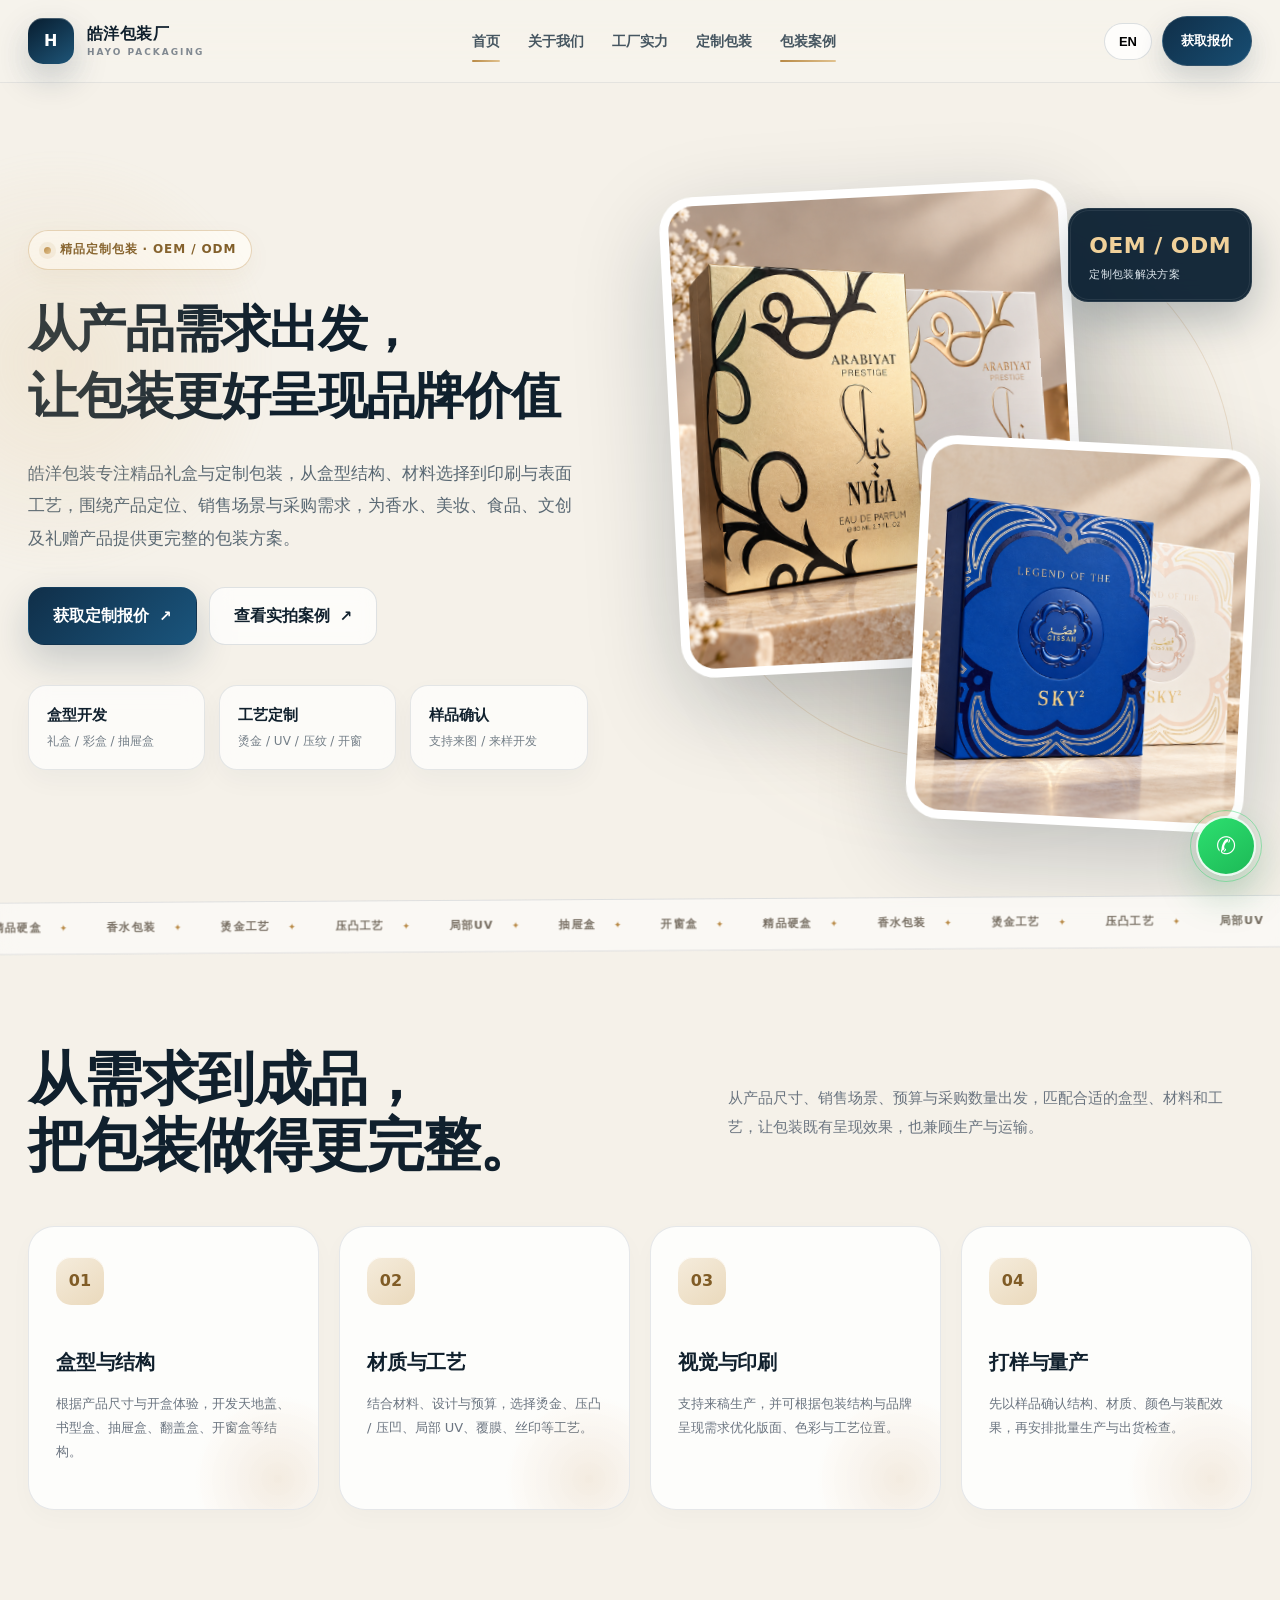
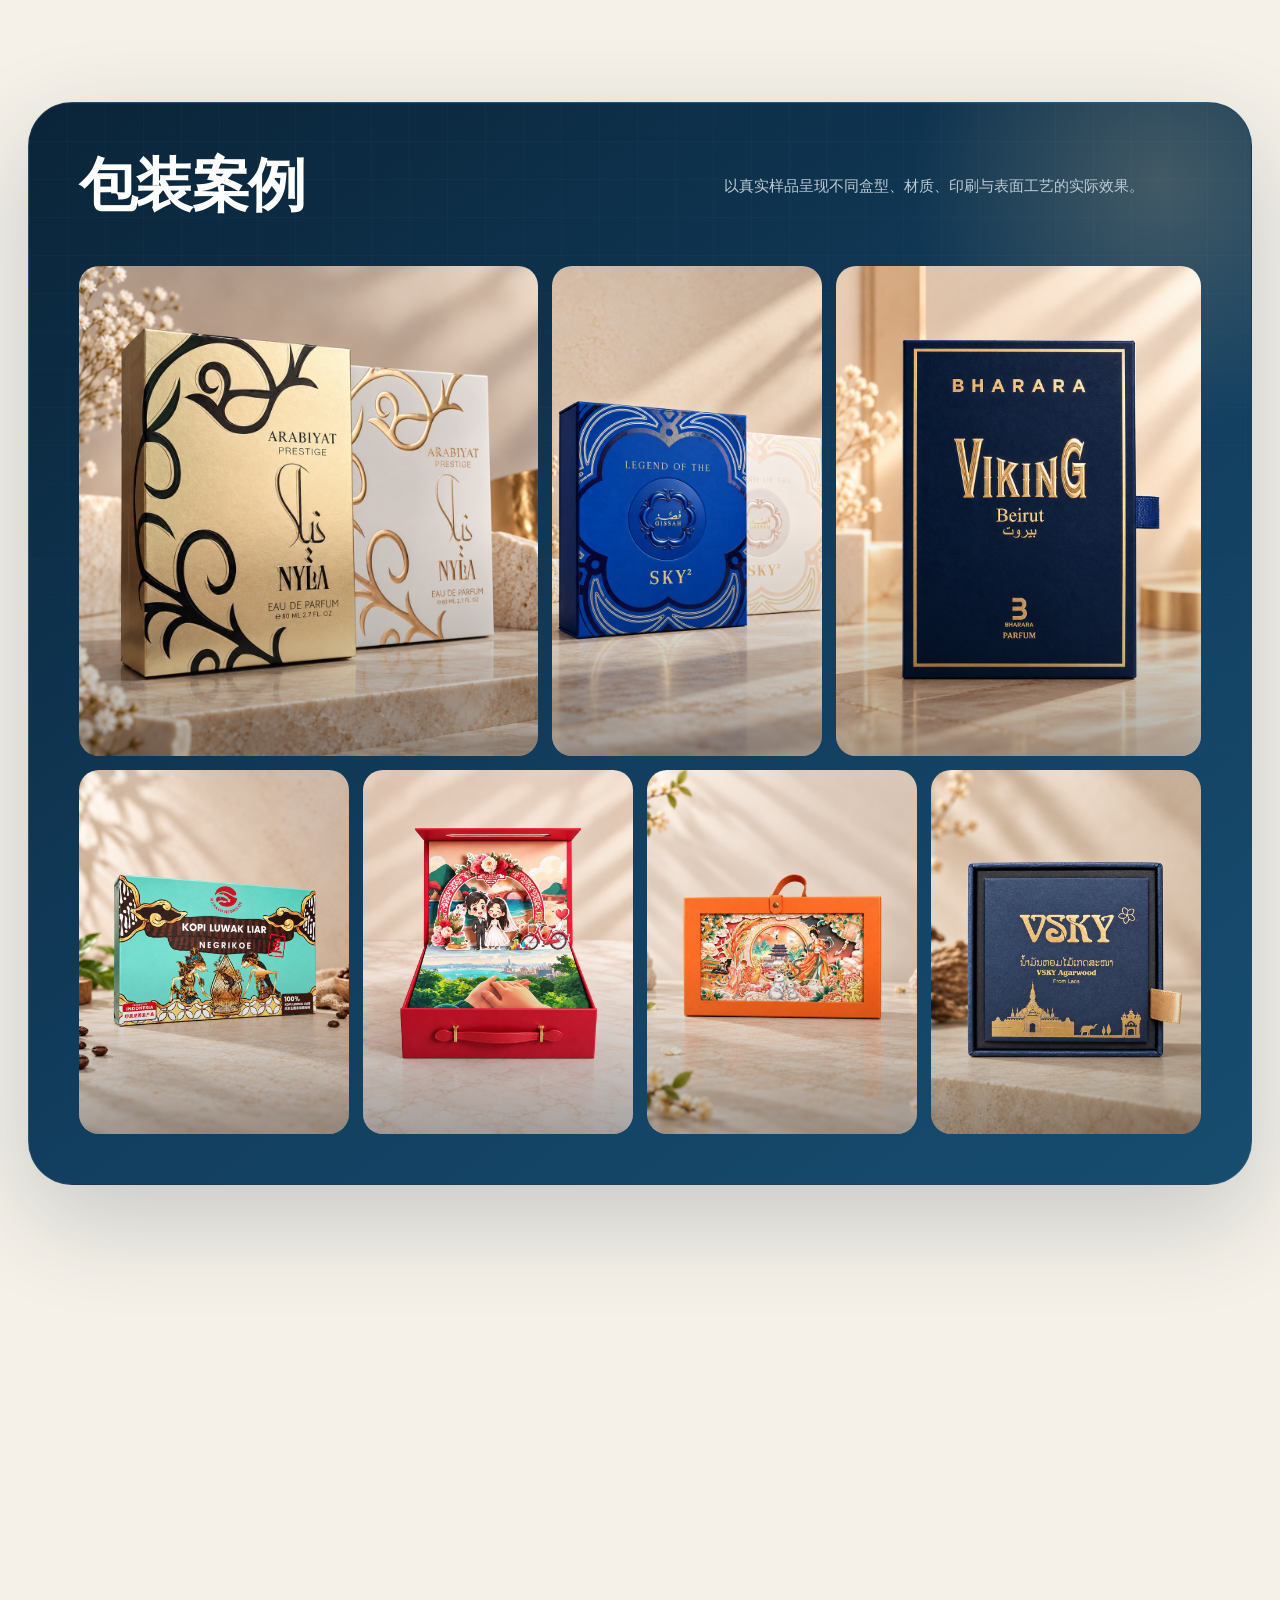
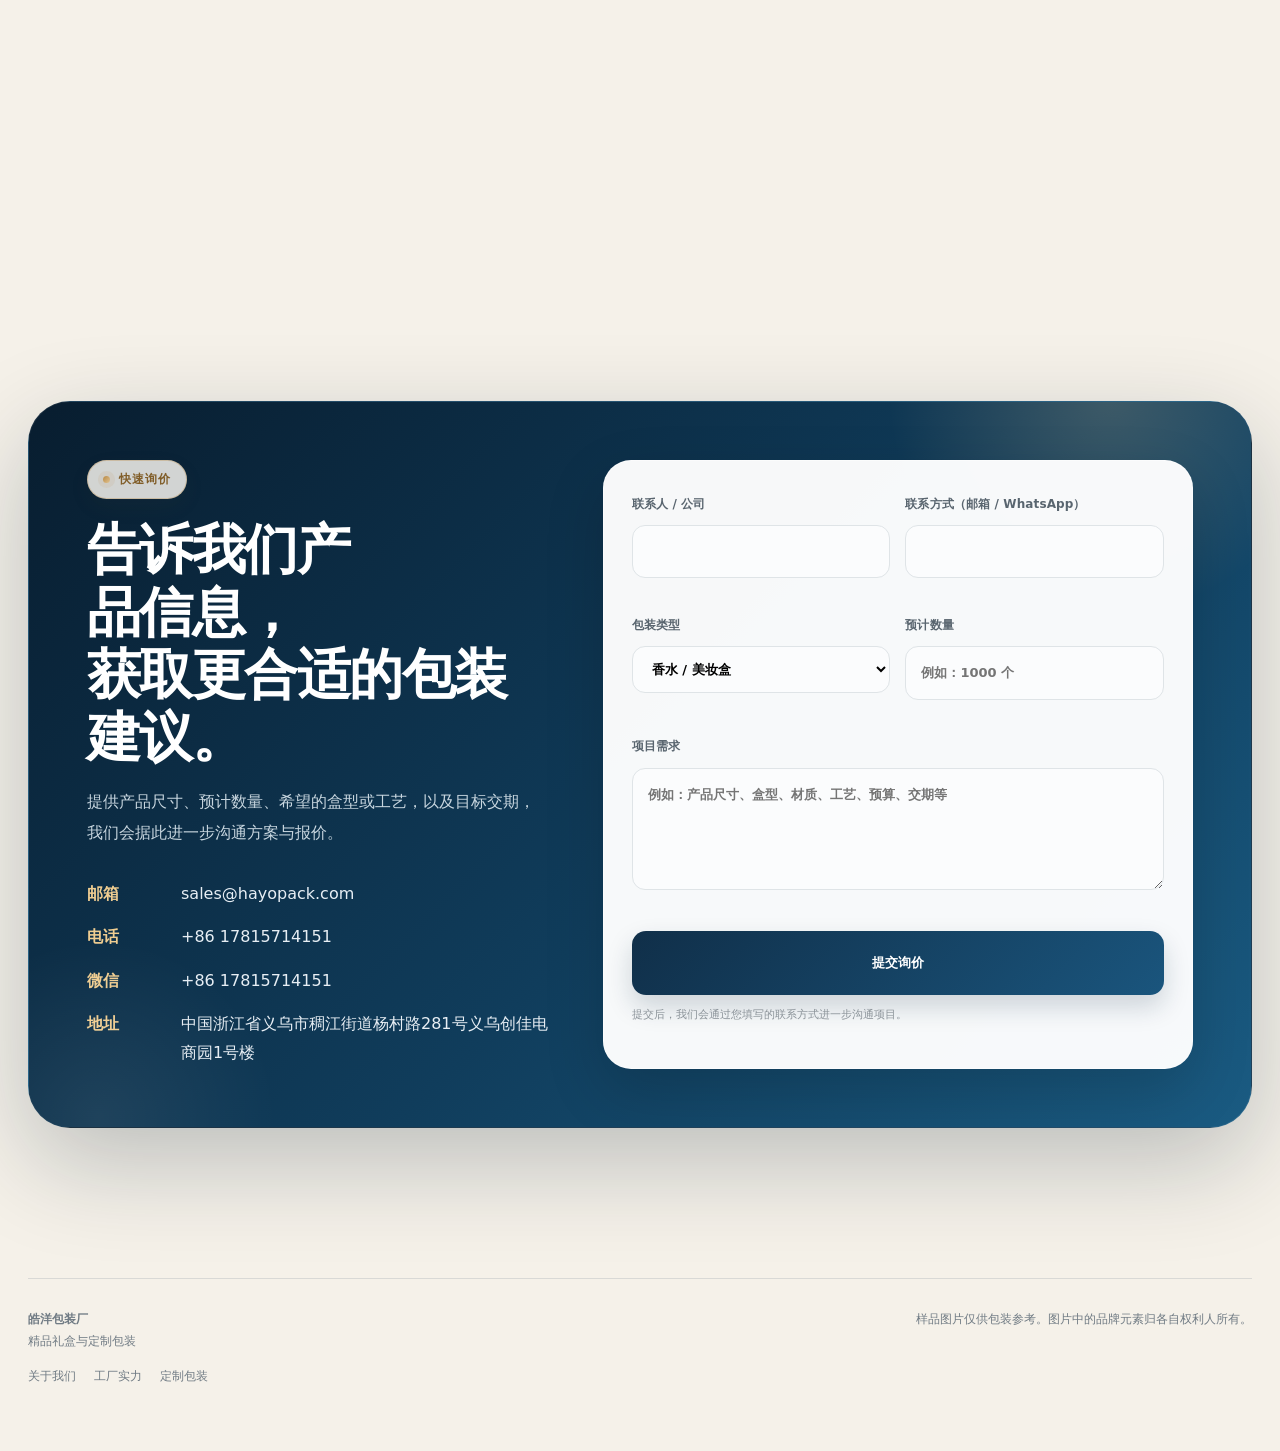
==== commit 003ff8b1: "LOGO改成H" ====
--- a/index.html
+++ b/index.html
@@ -172,7 +172,7 @@
       >
 
         <span class="mark">
-          皓
+          H
         </span>
 
         <span>
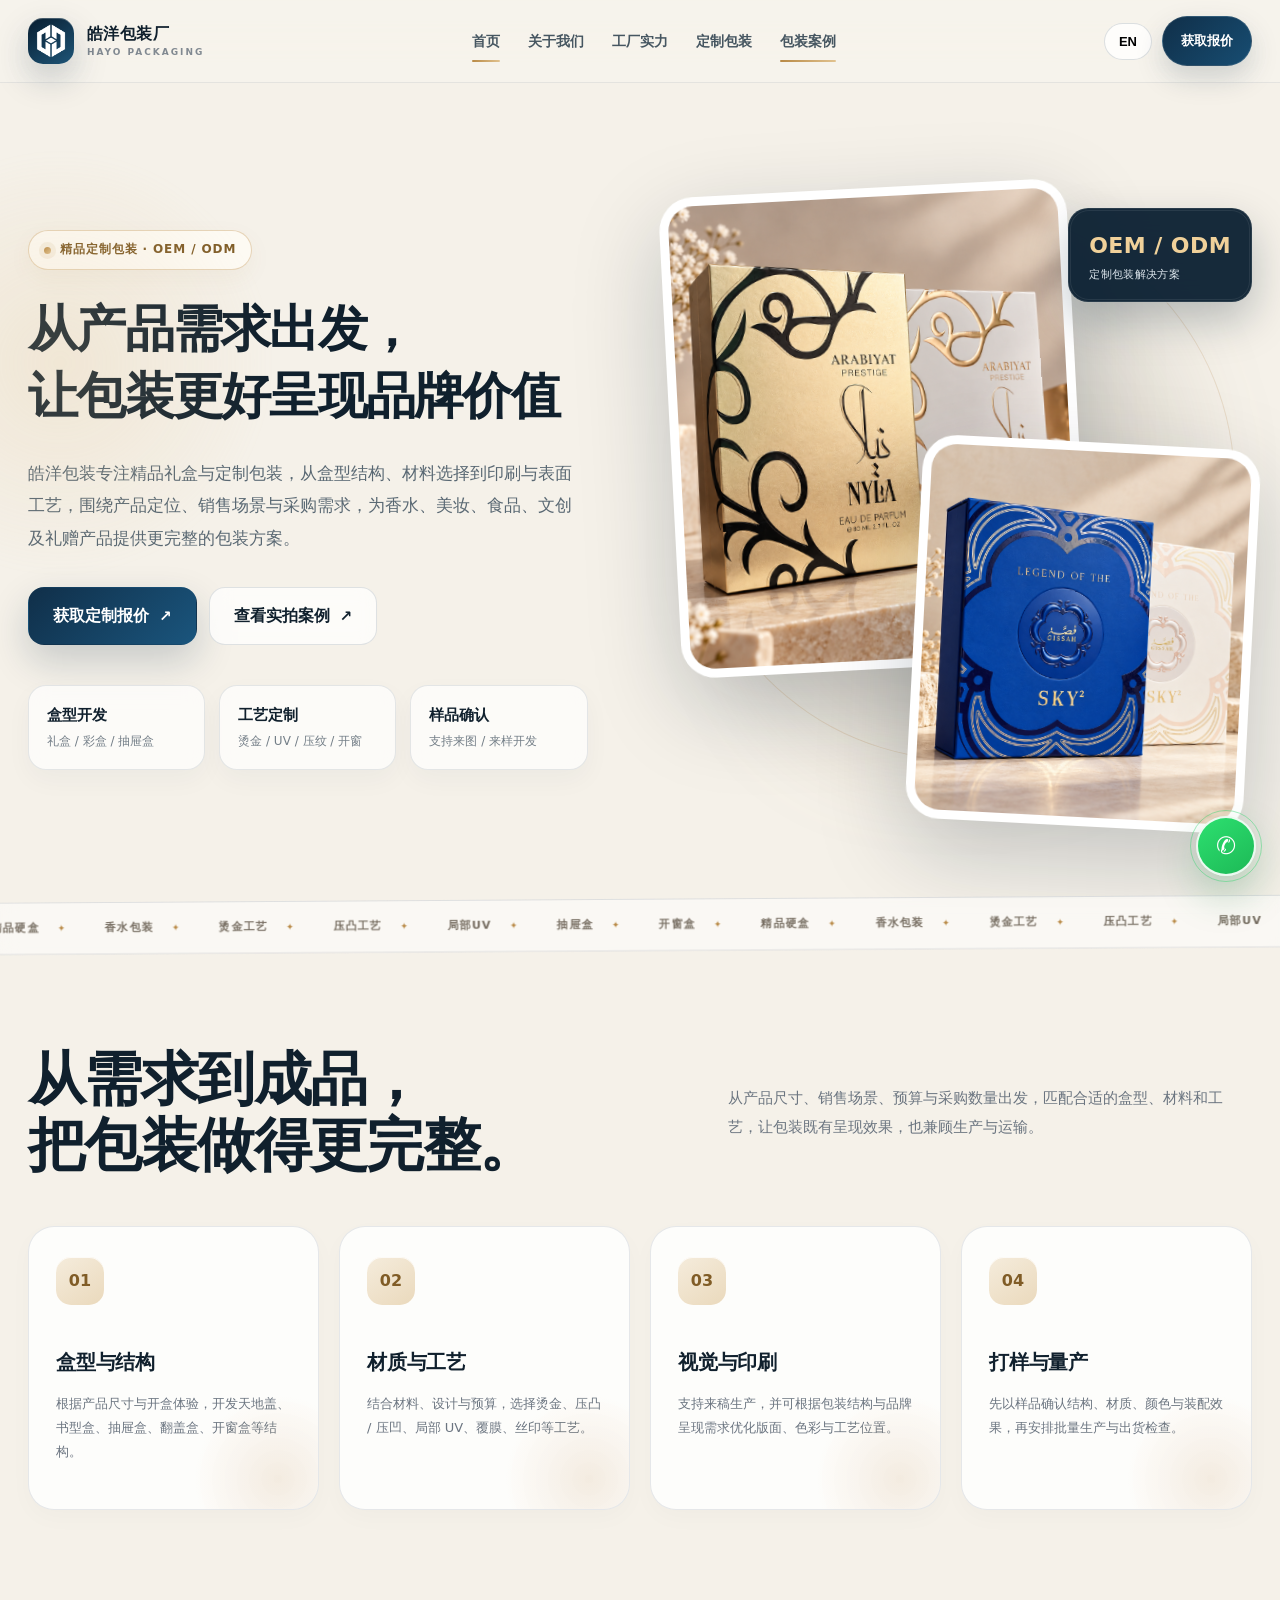
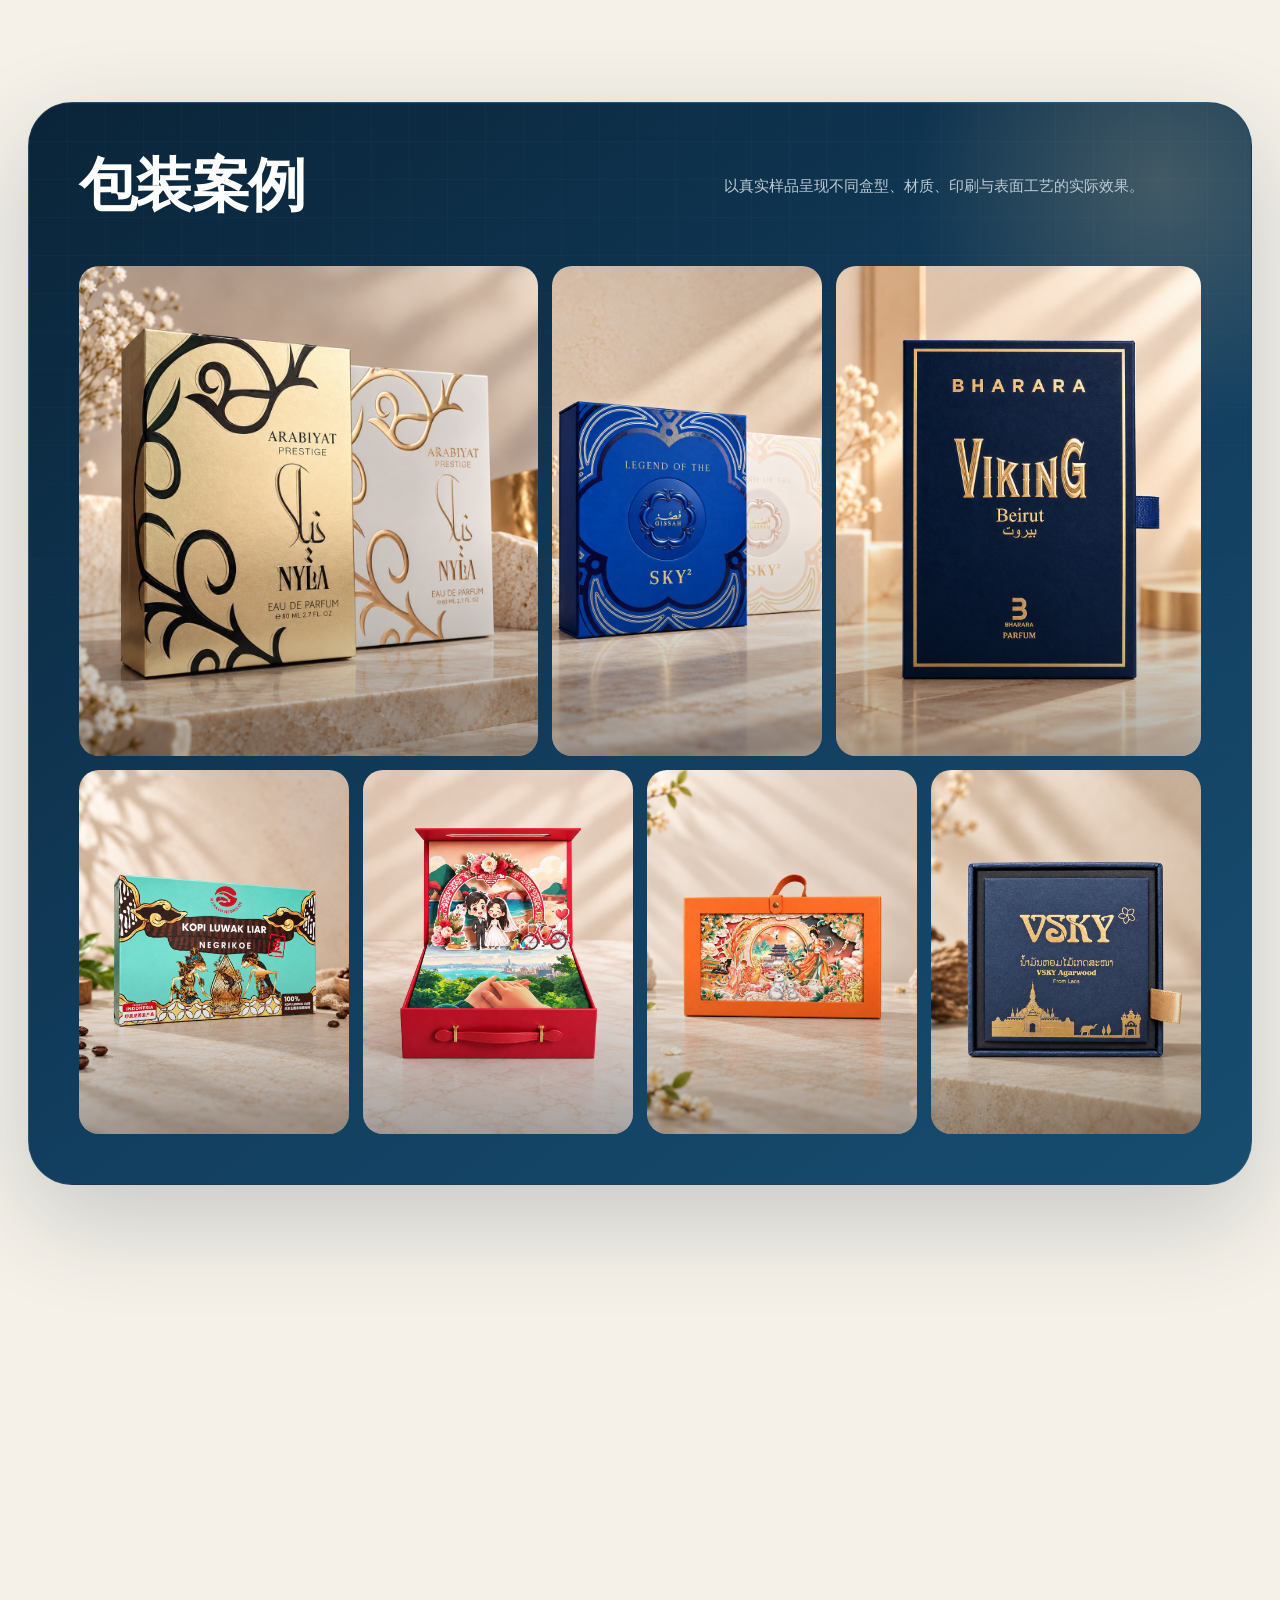
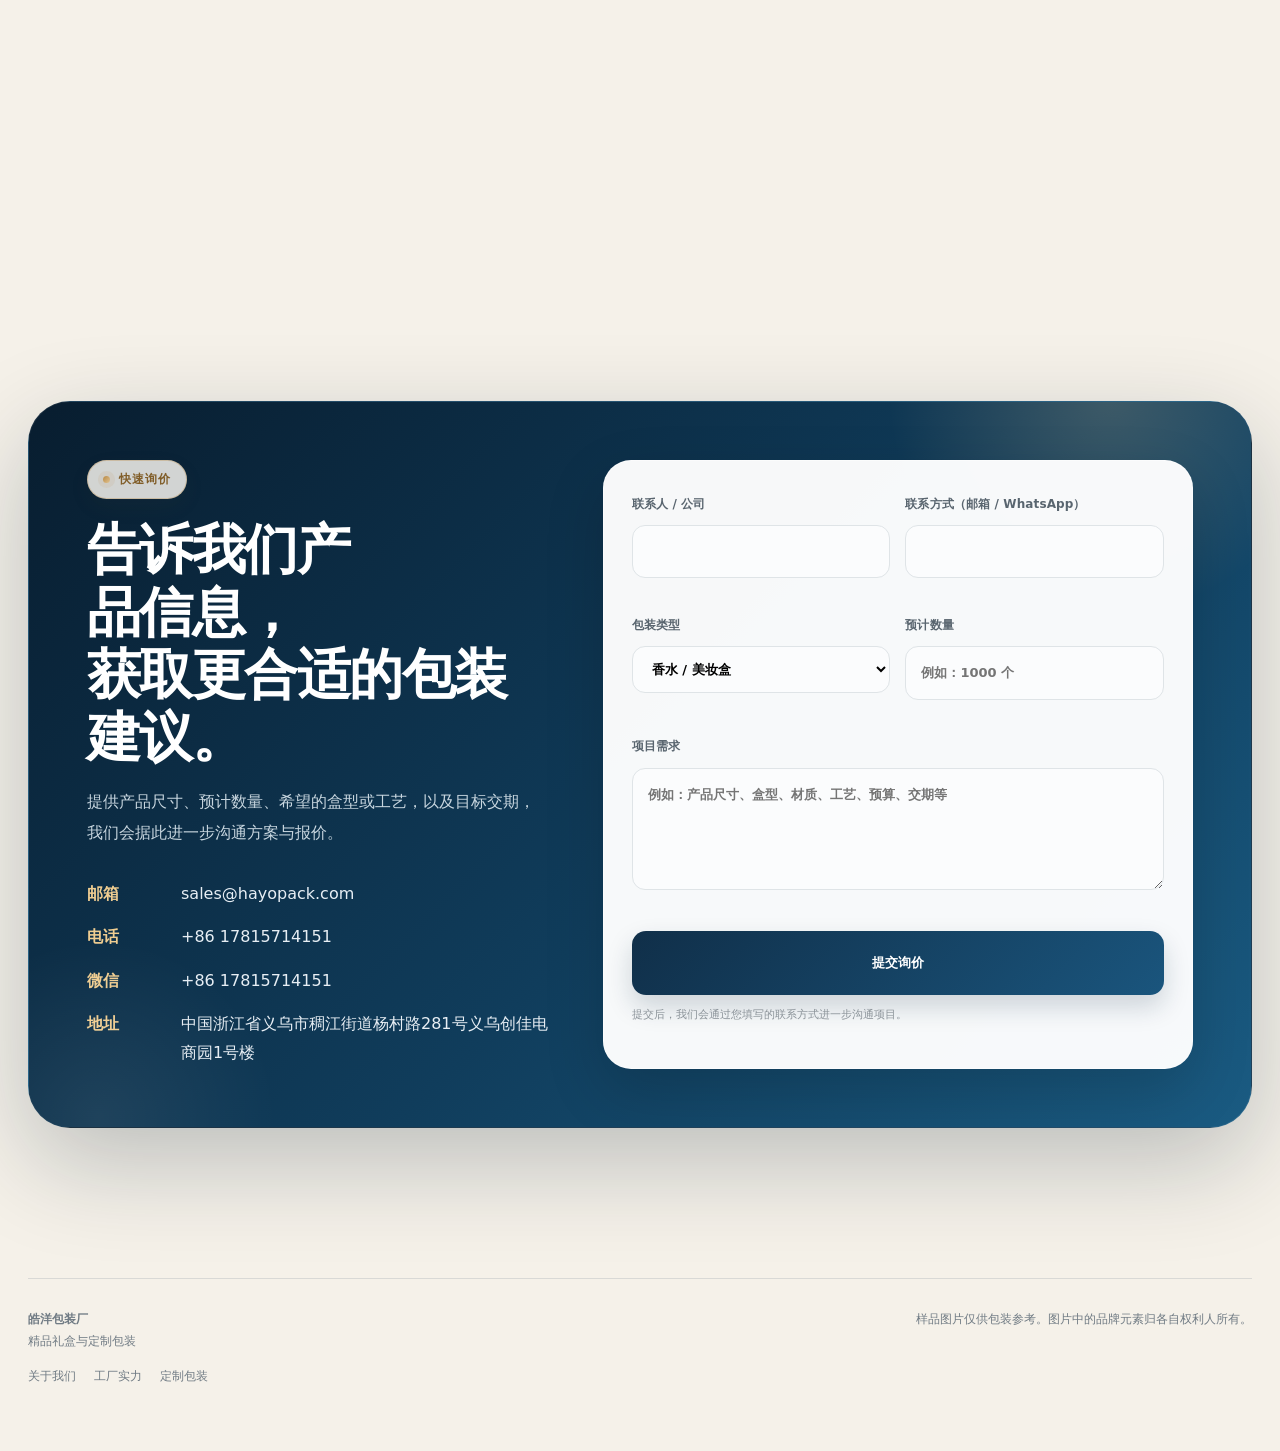
==== commit 55e55cdf: "Replace 'H' with logo image in index.html" ====
--- a/index.html
+++ b/index.html
@@ -172,7 +172,7 @@
       >
 
         <span class="mark">
-          H
+           <img src="assets/logo.png" alt="Hayo Packaging Logo">
         </span>
 
         <span>
